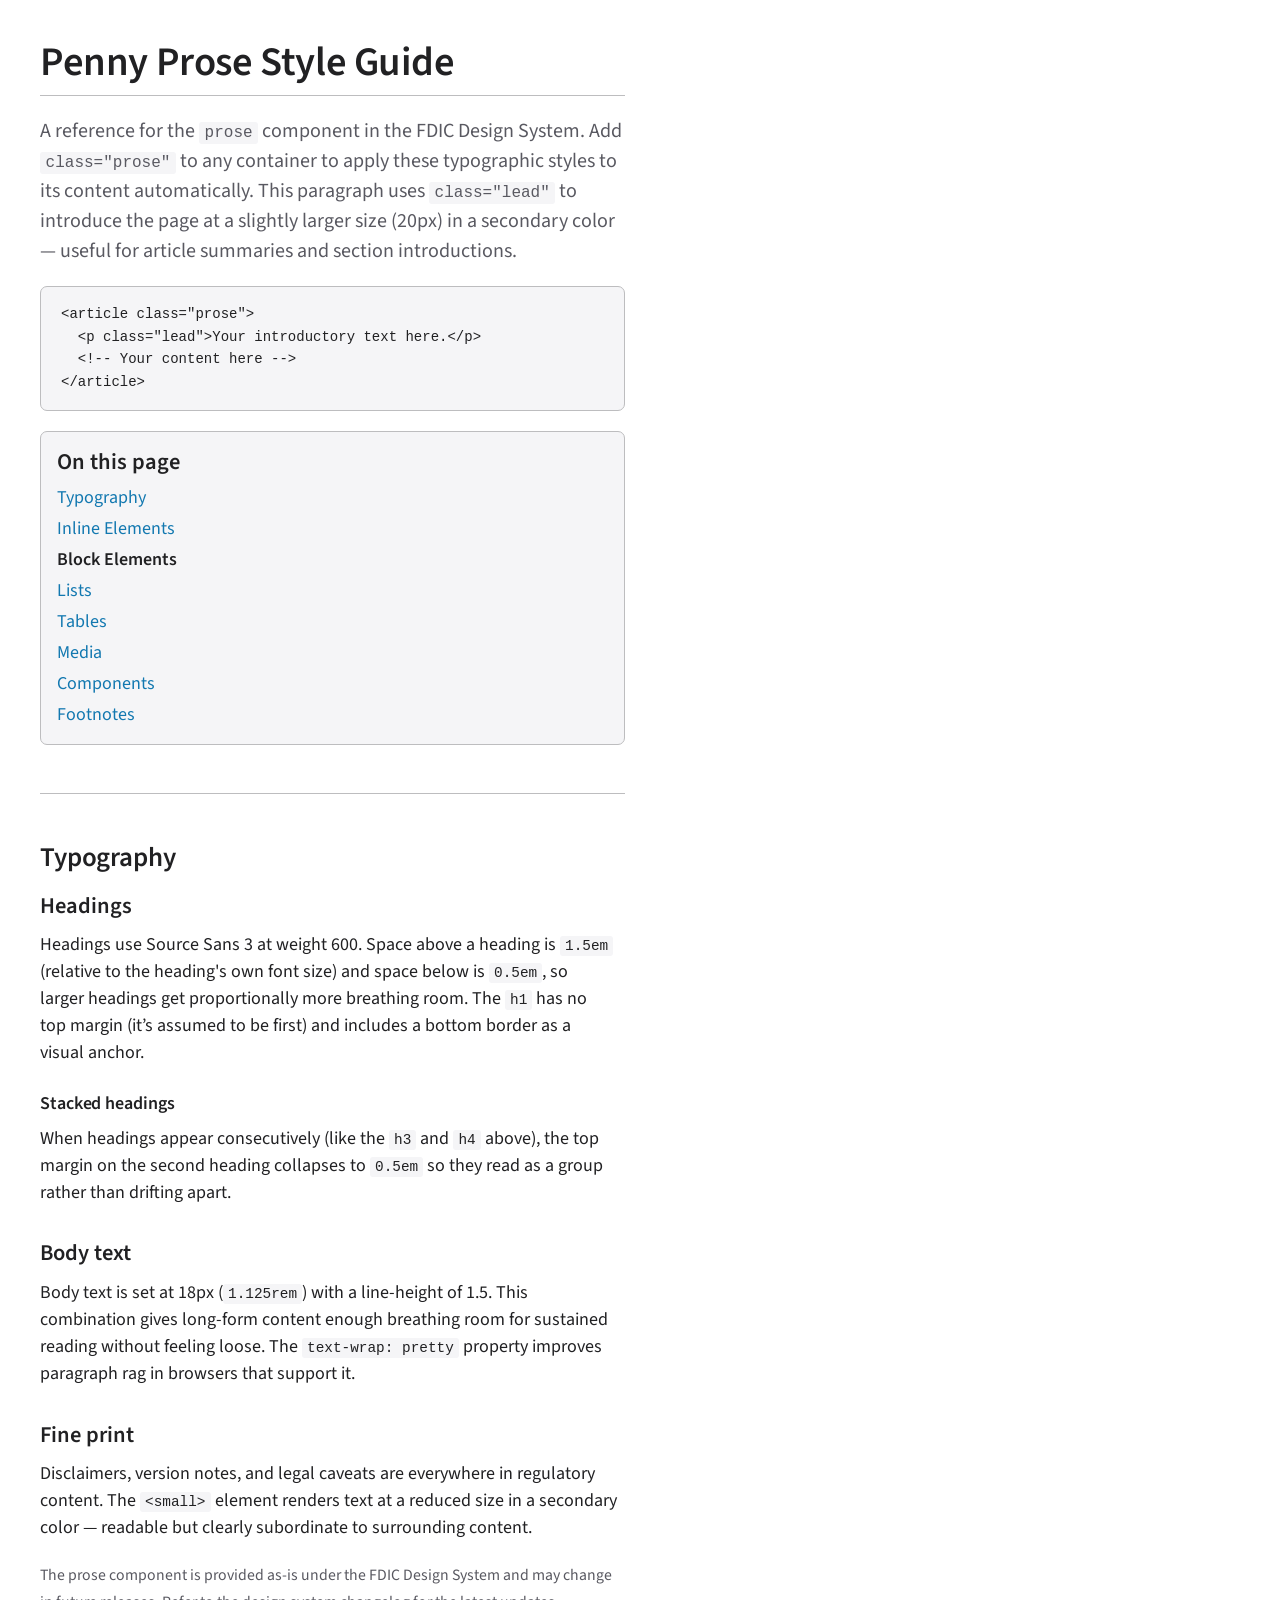
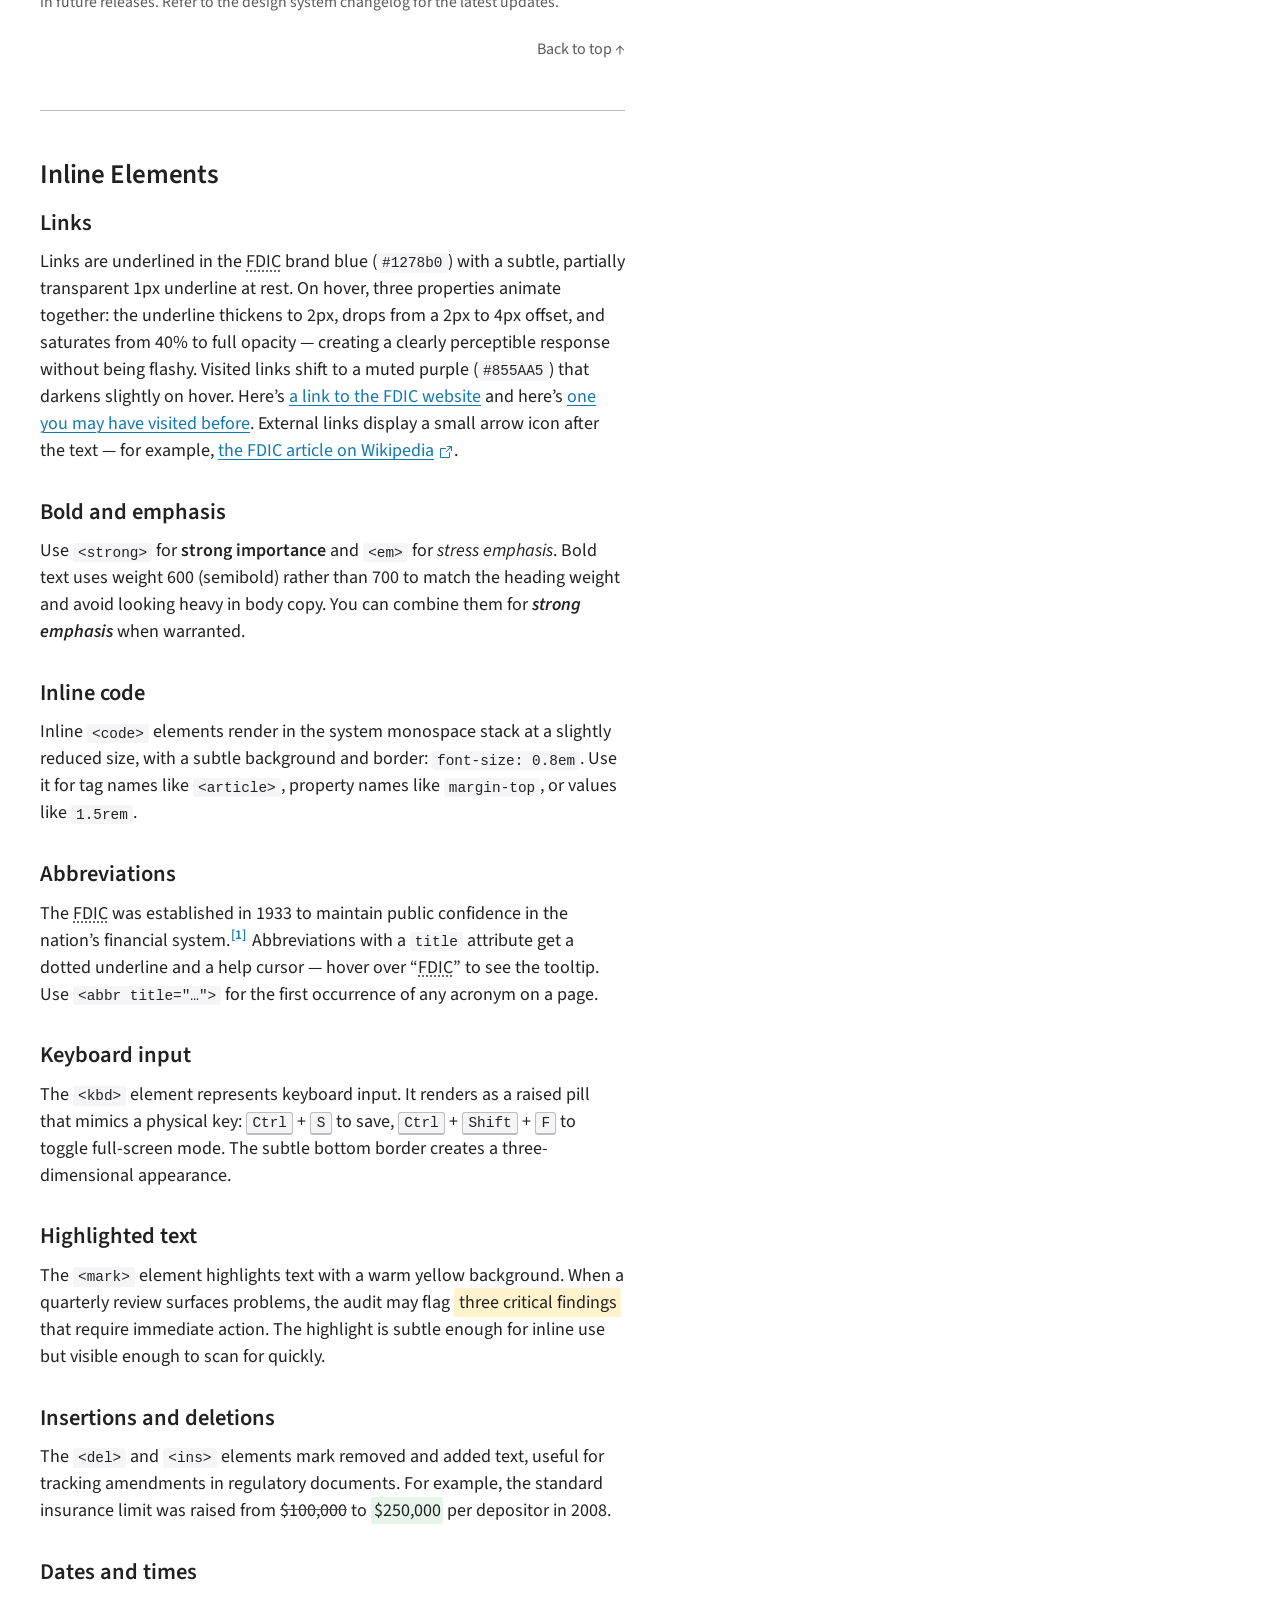
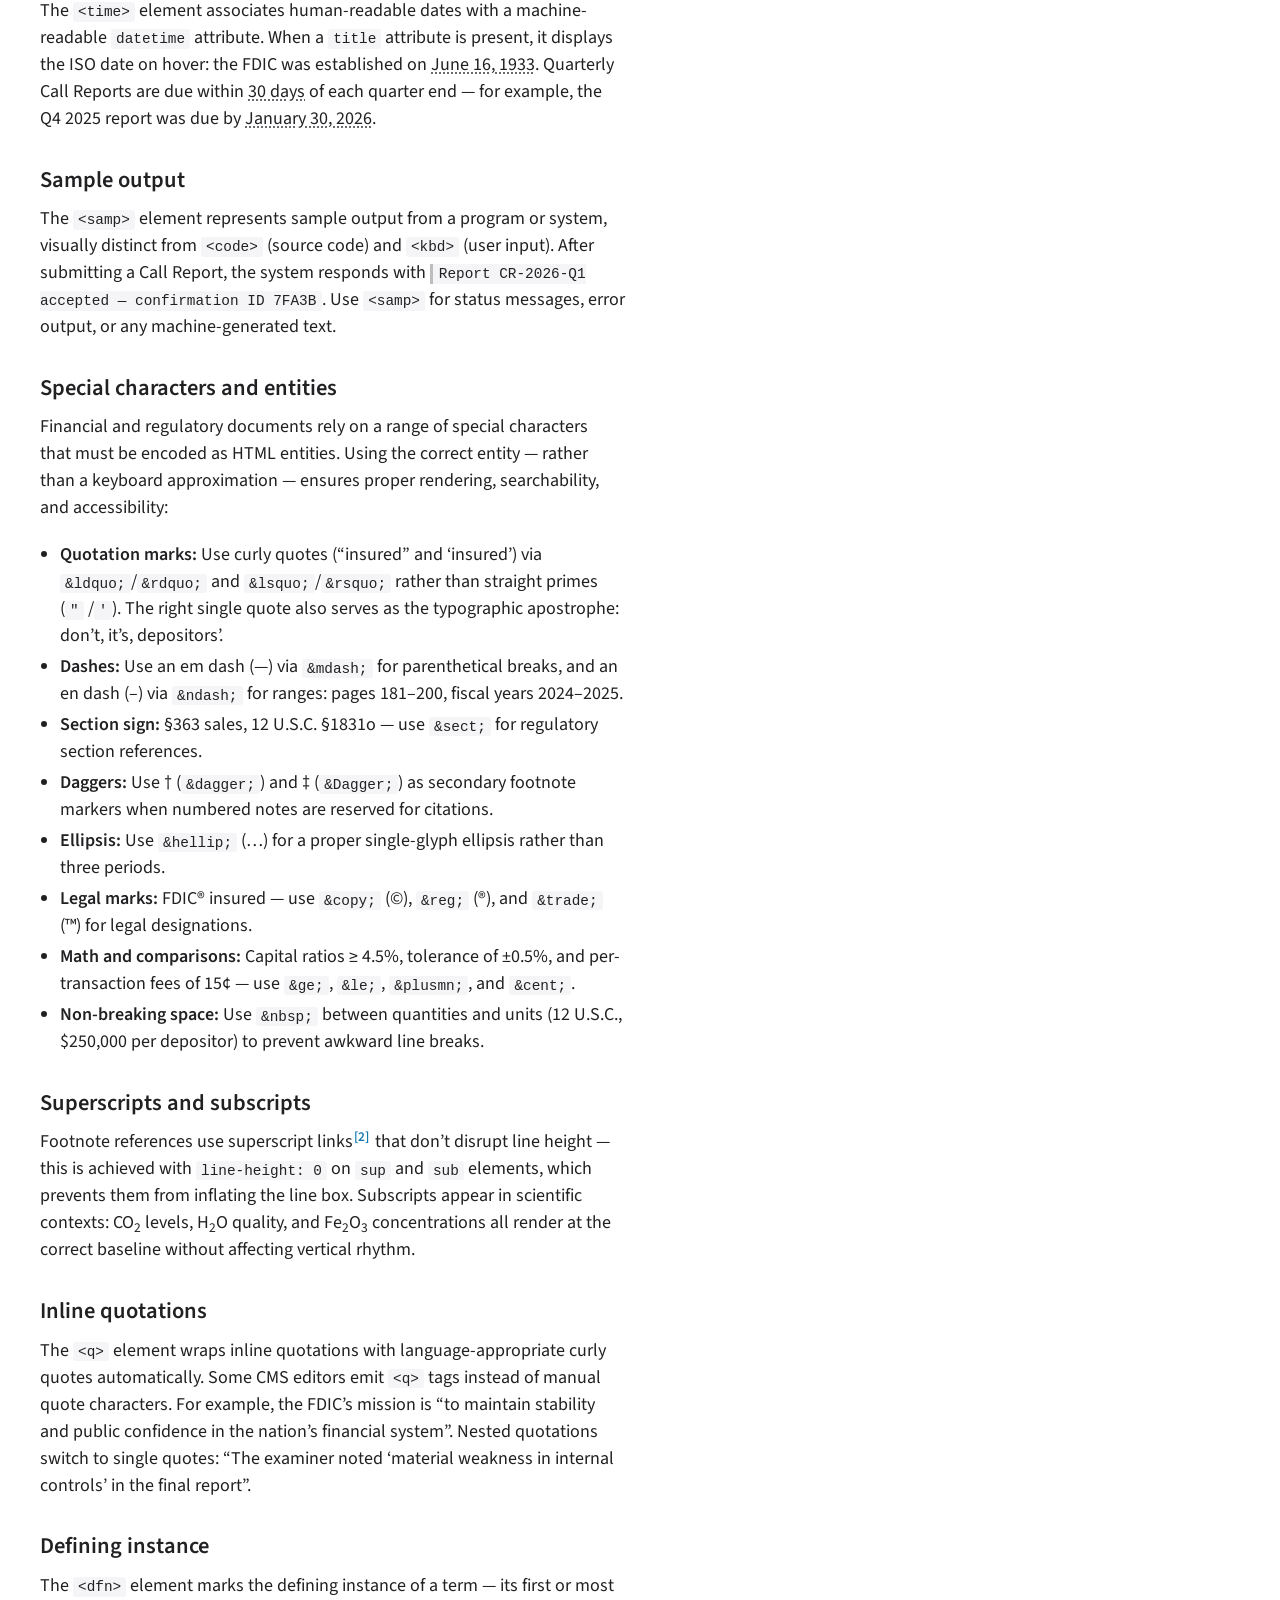
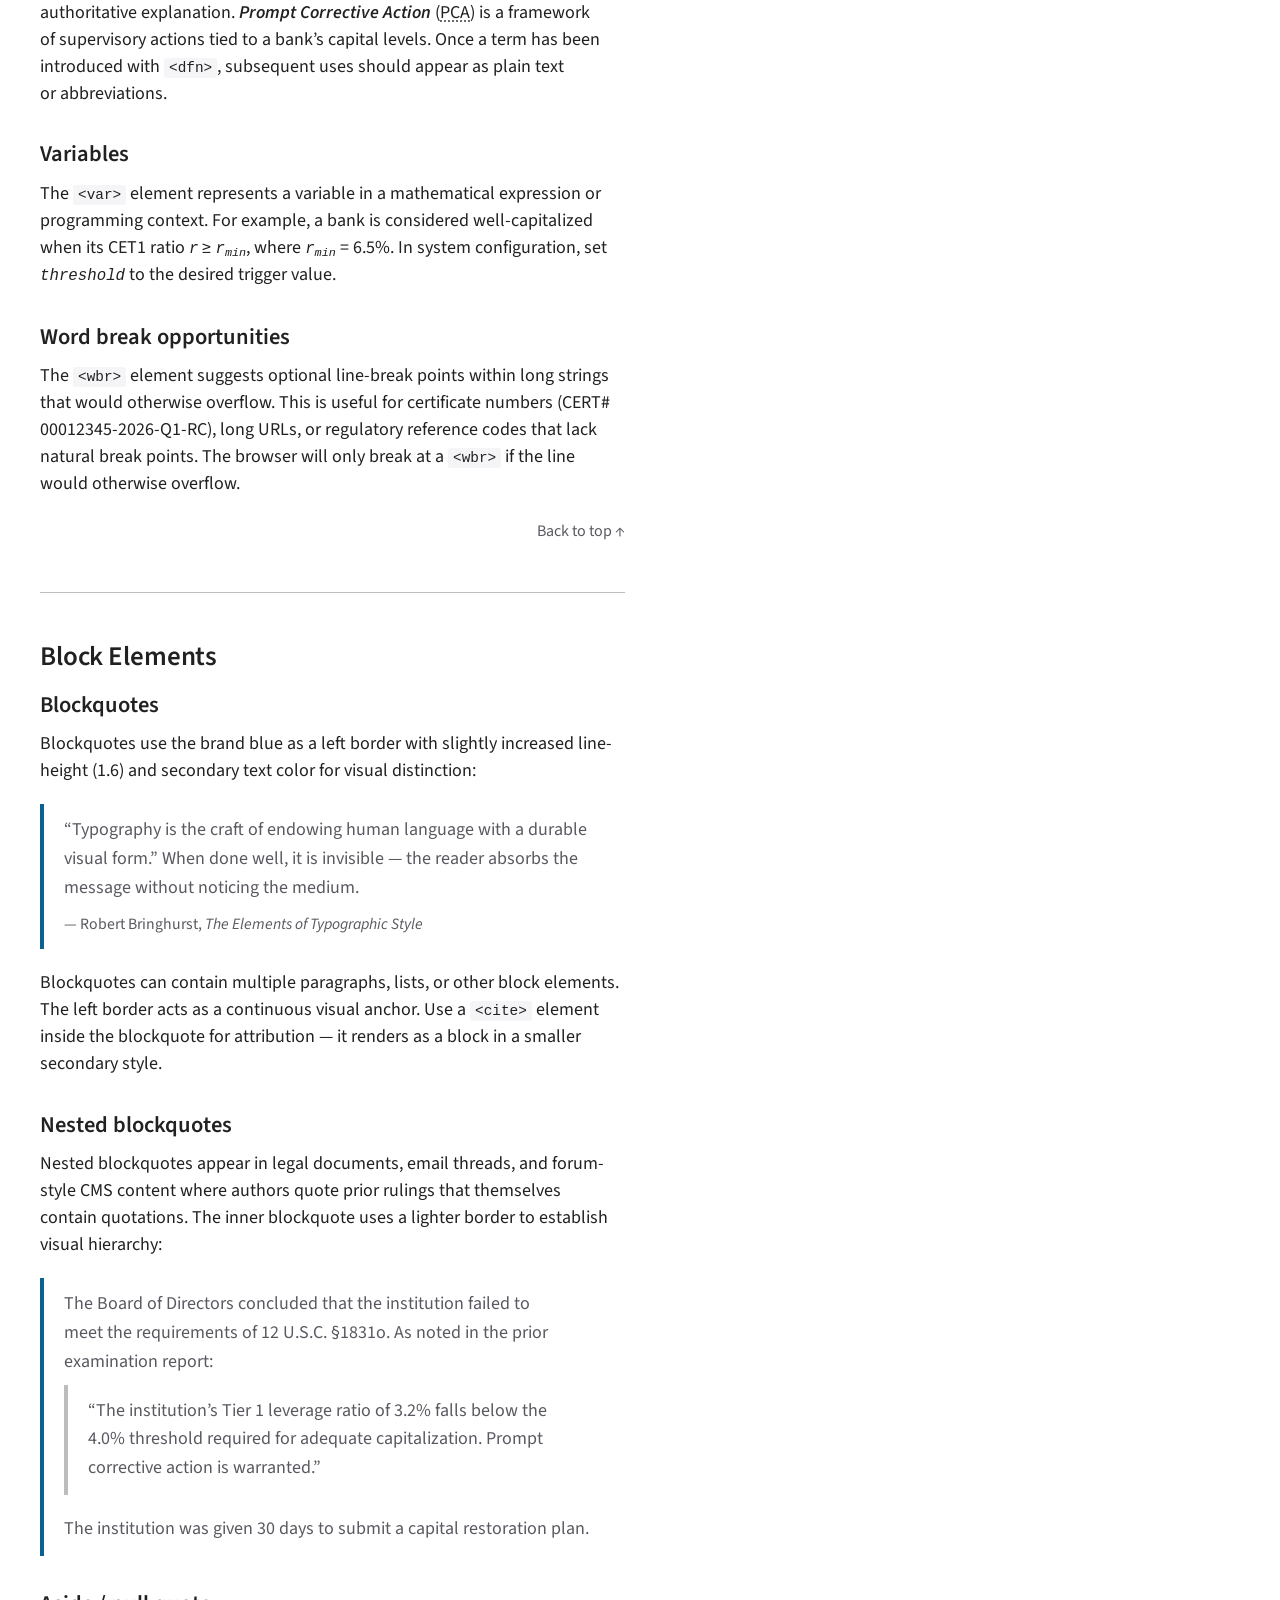
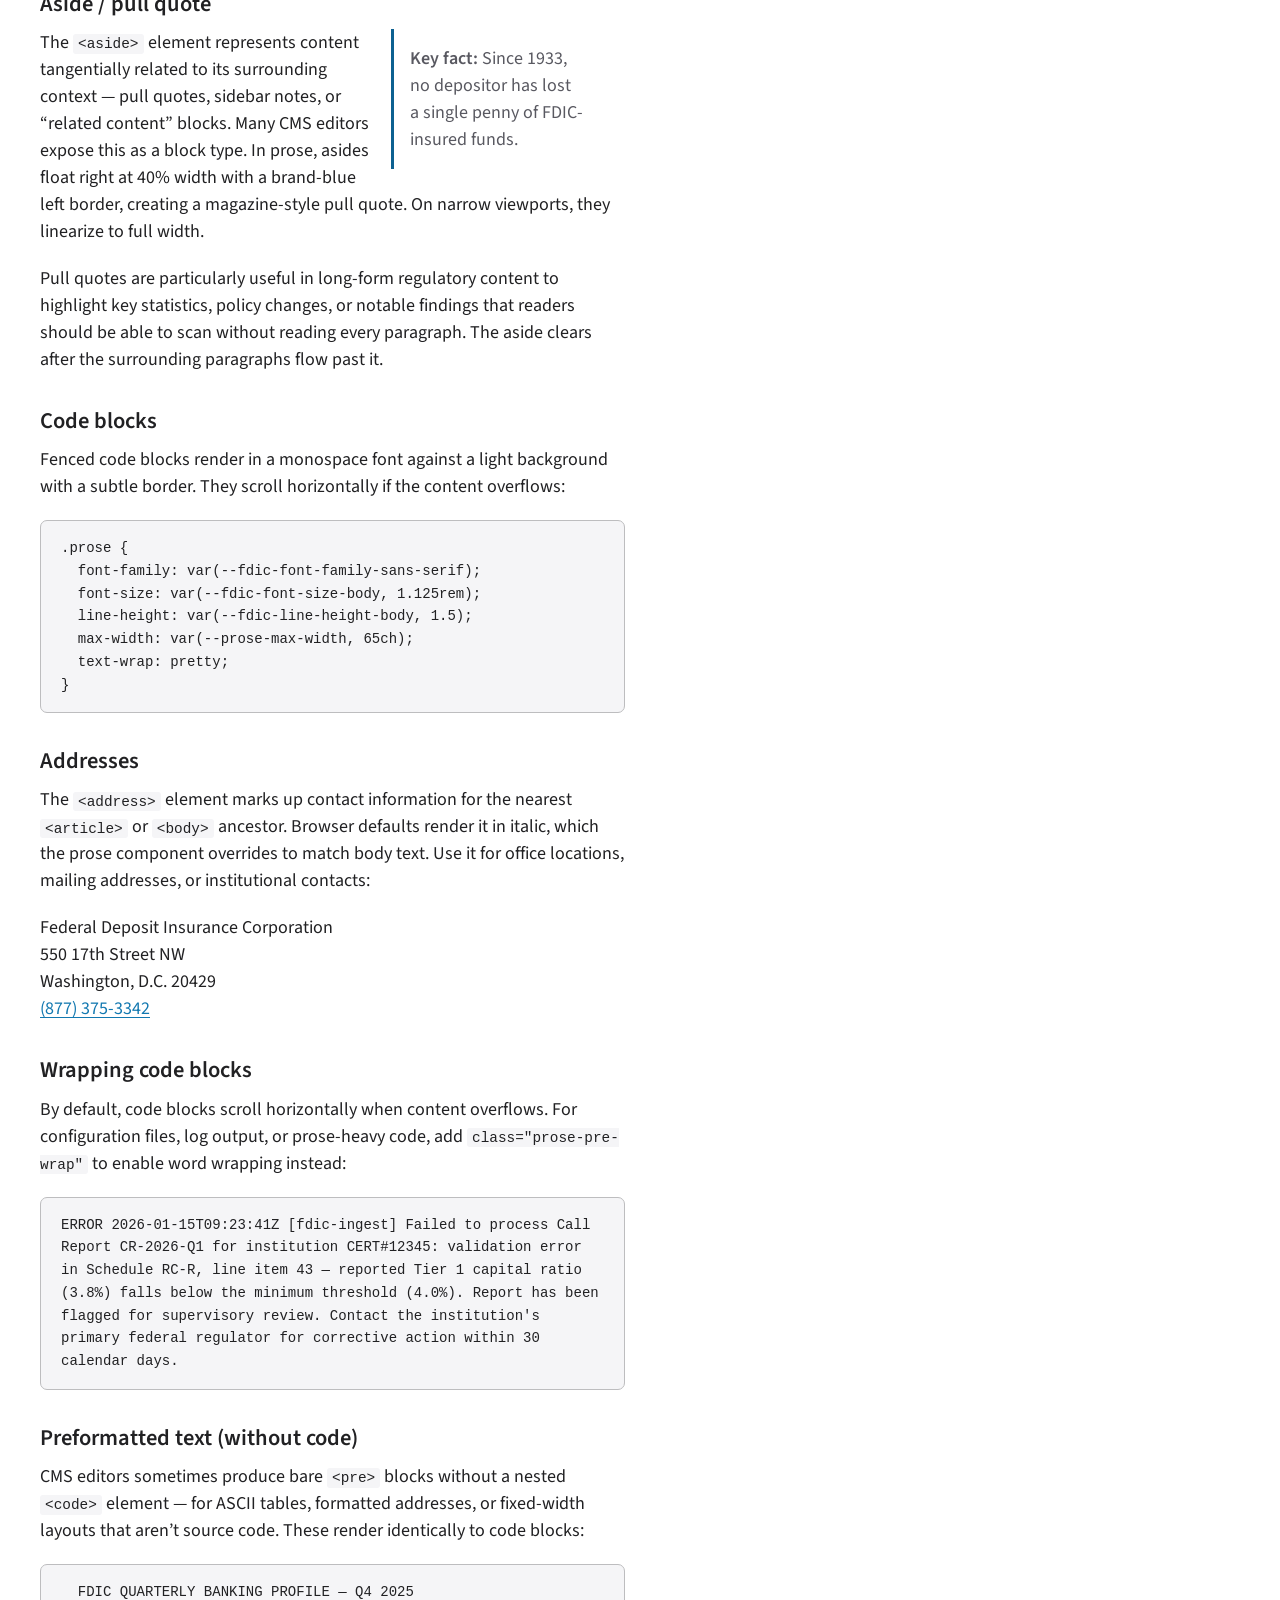
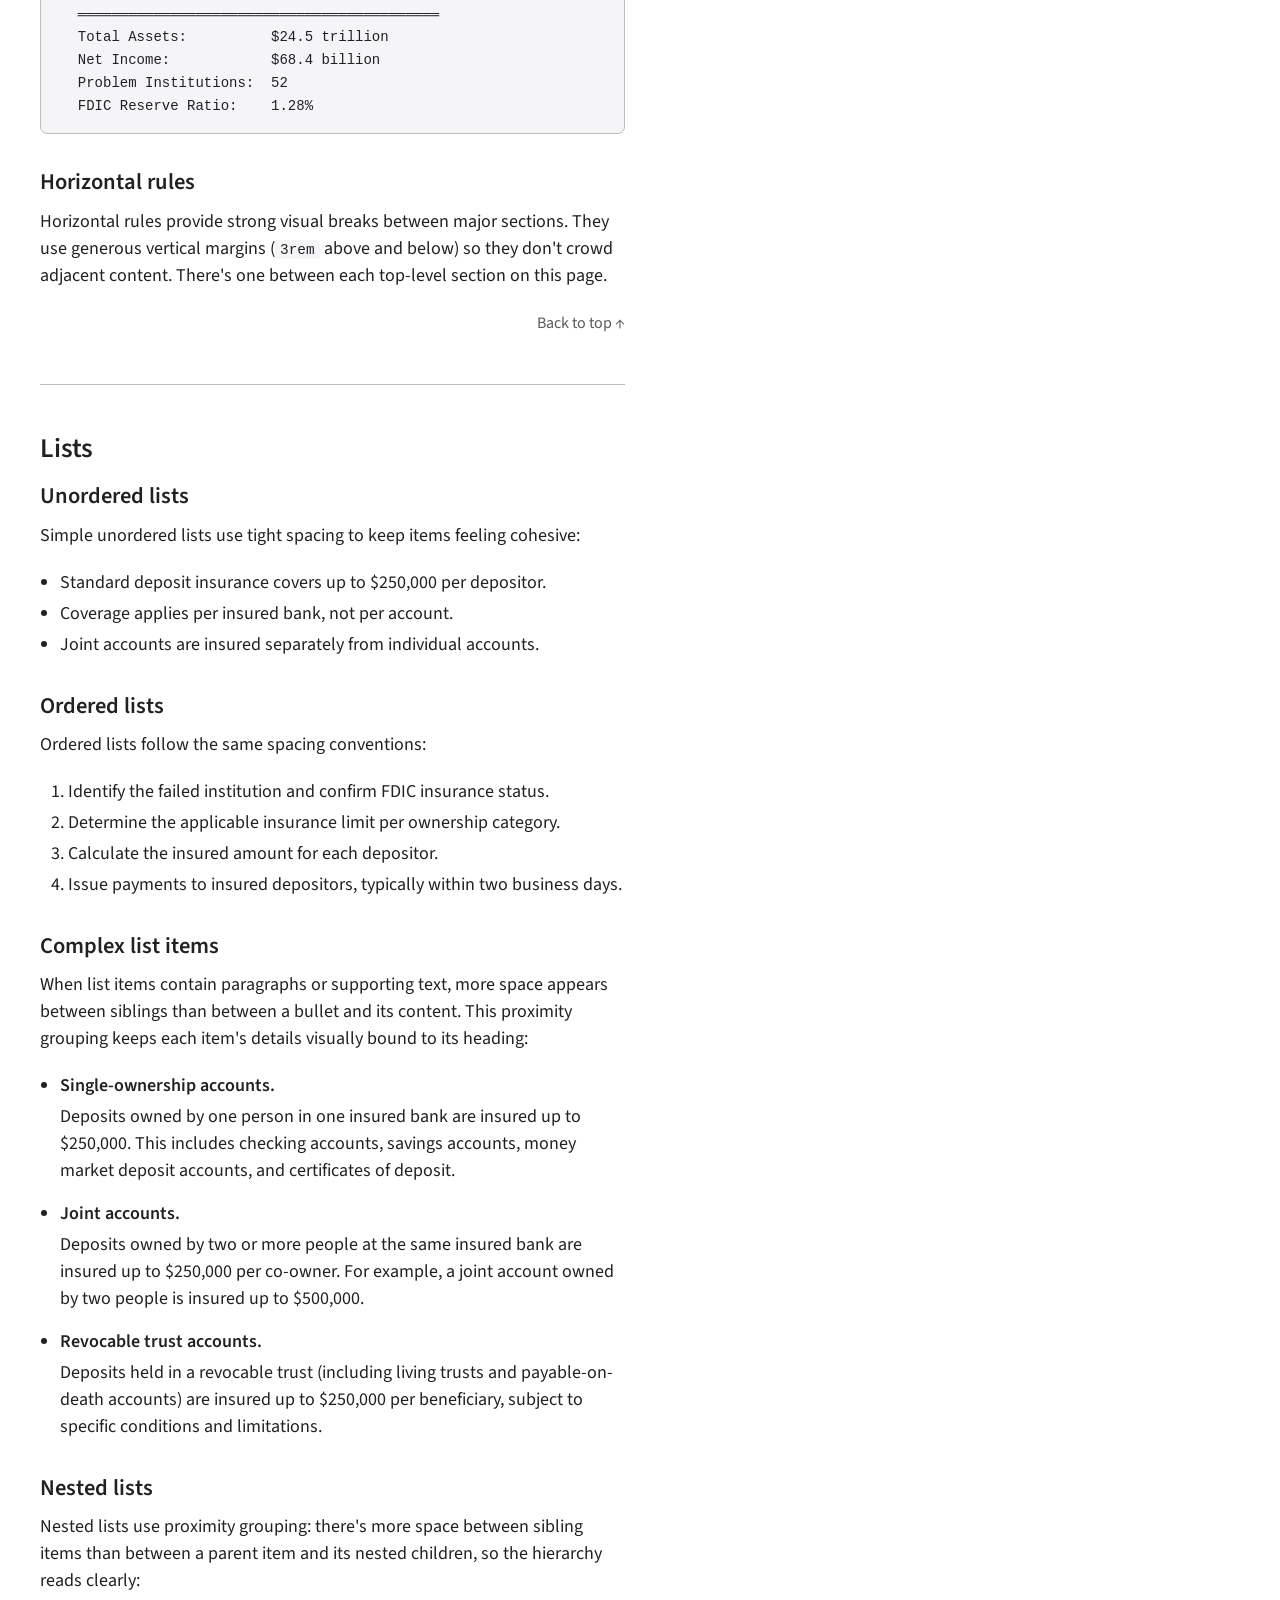
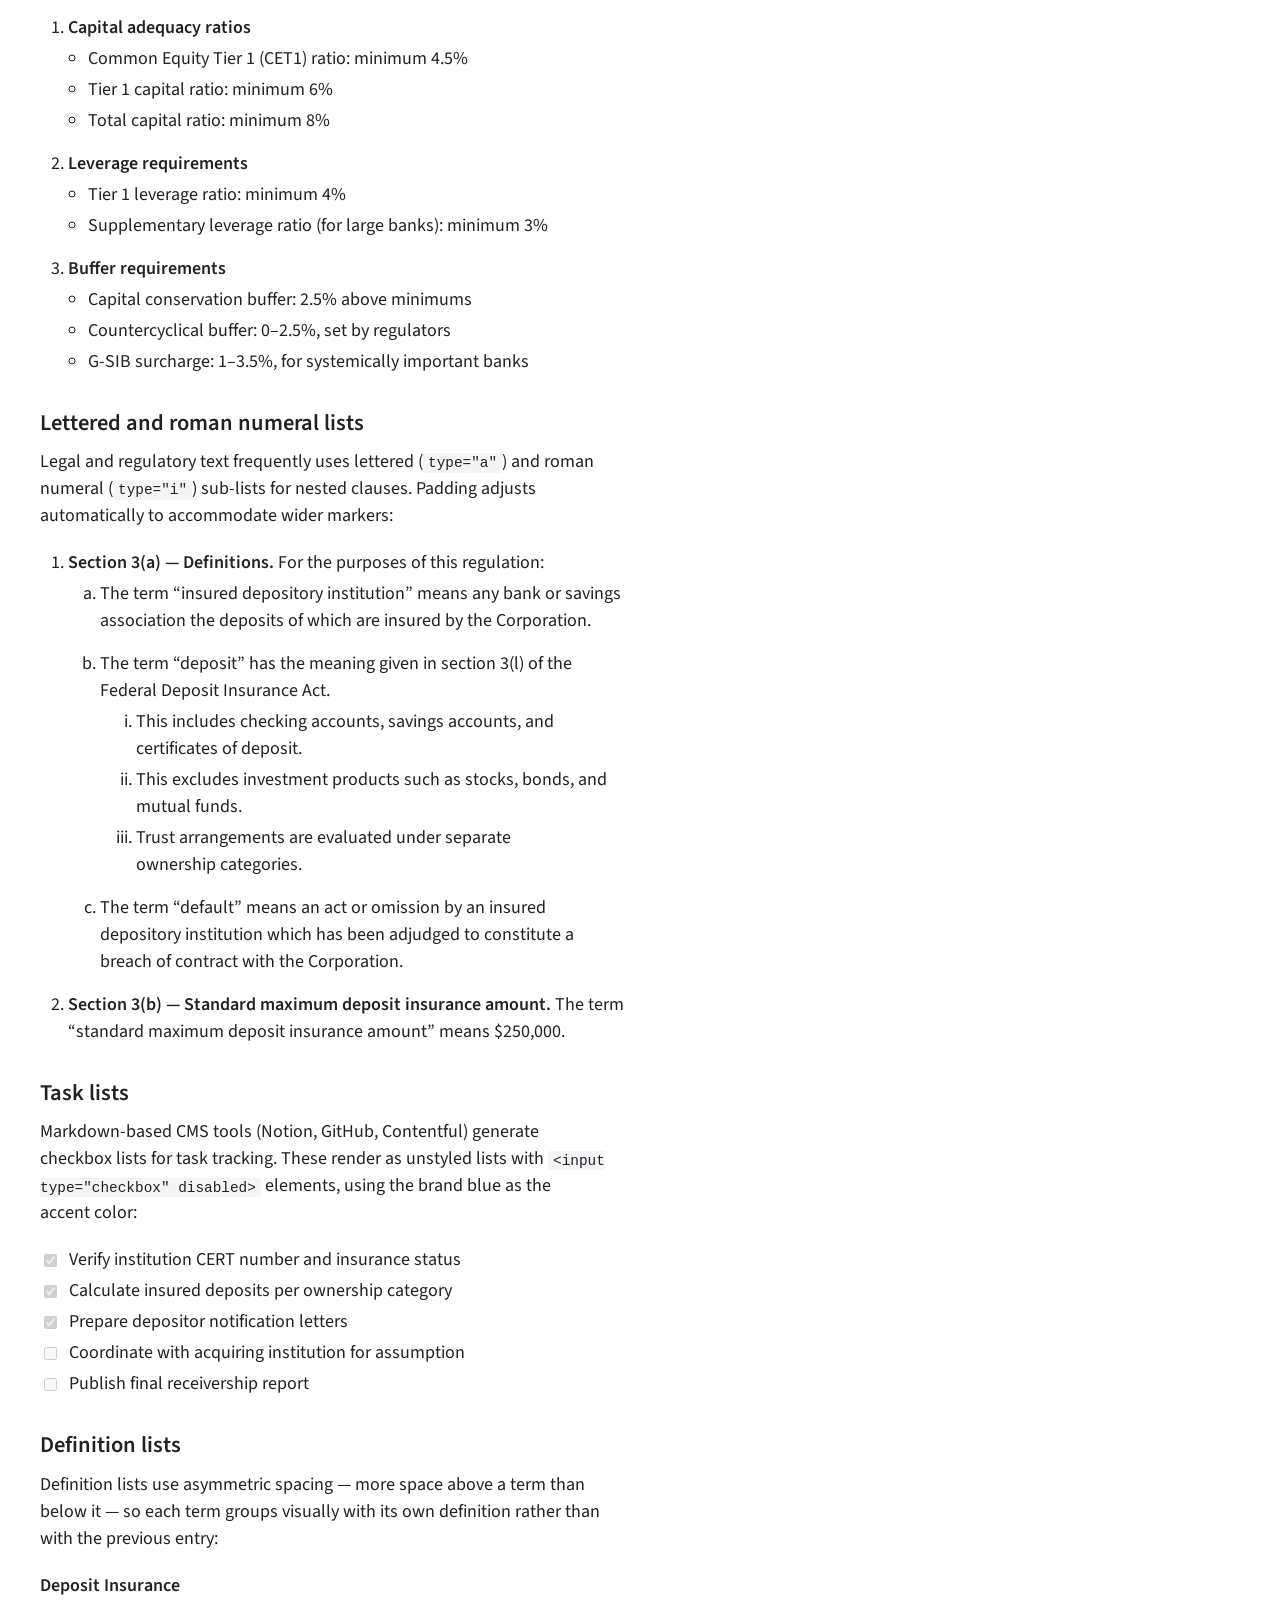
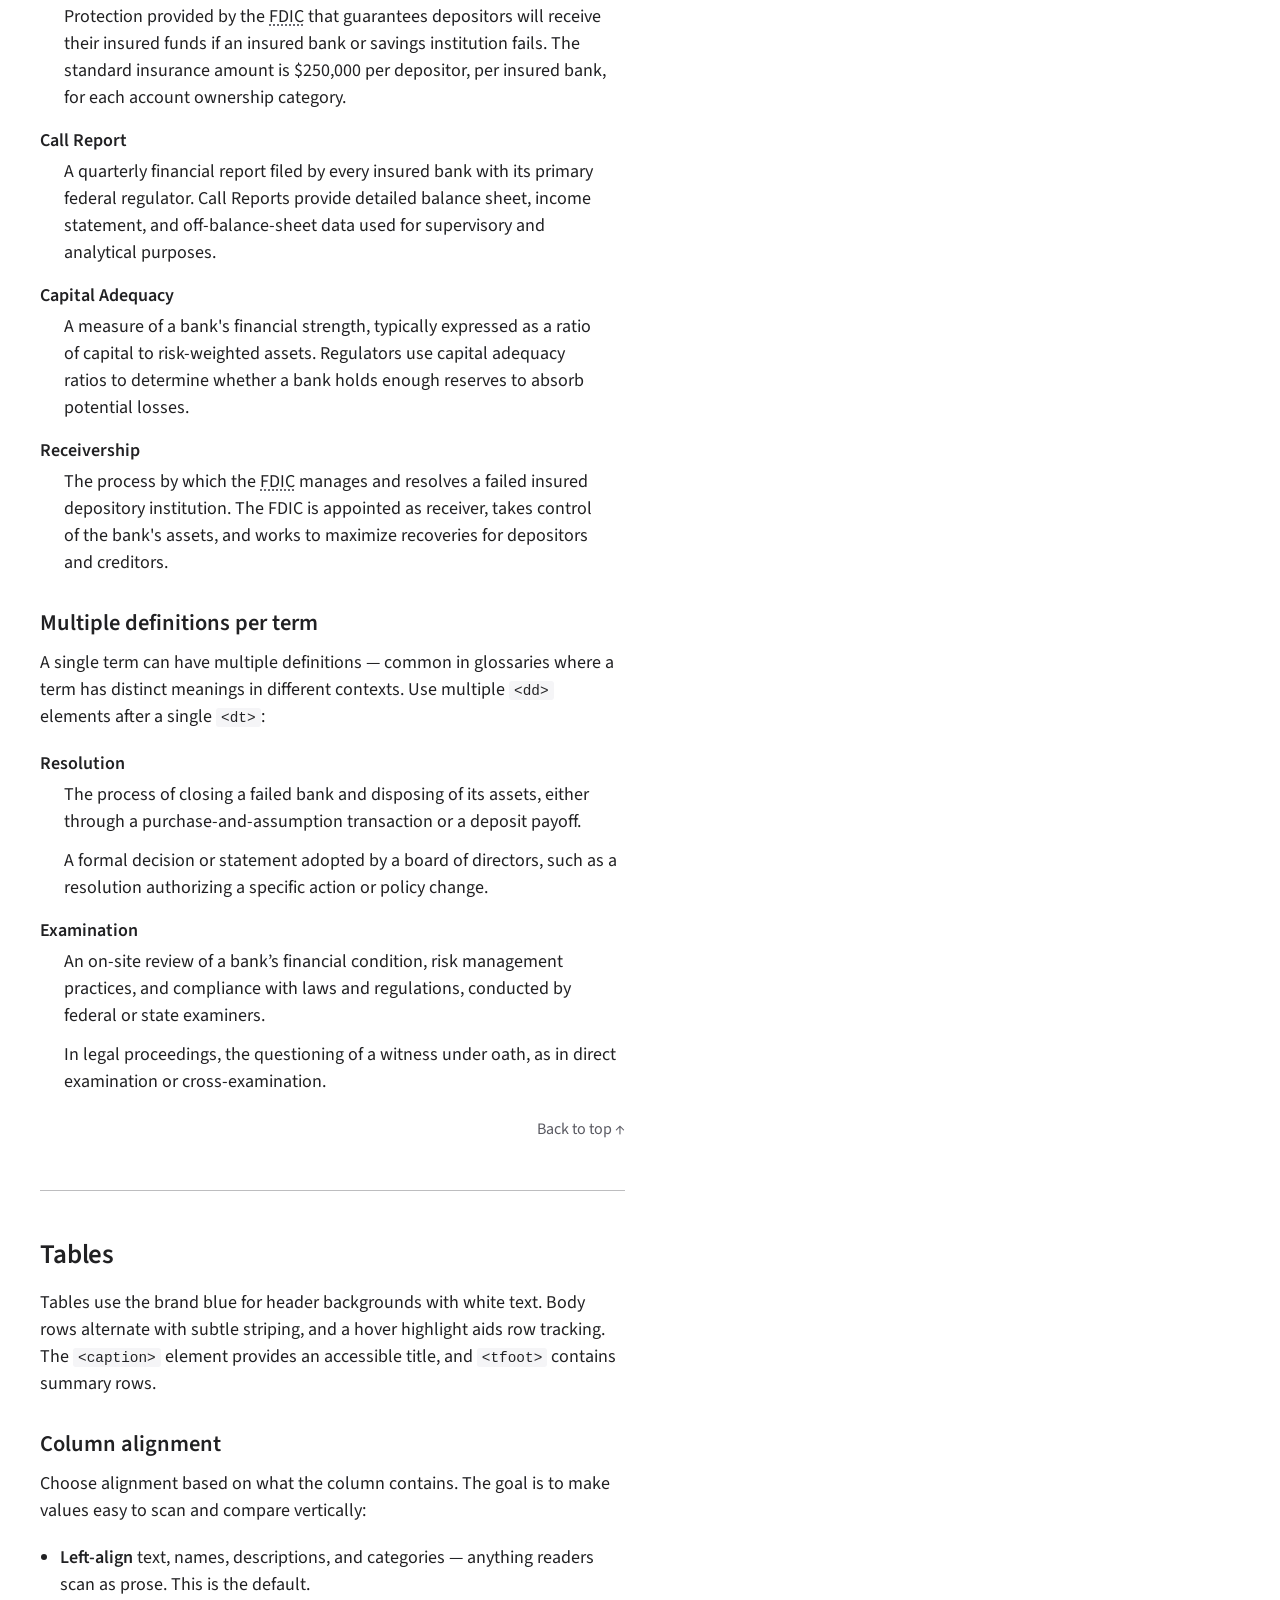
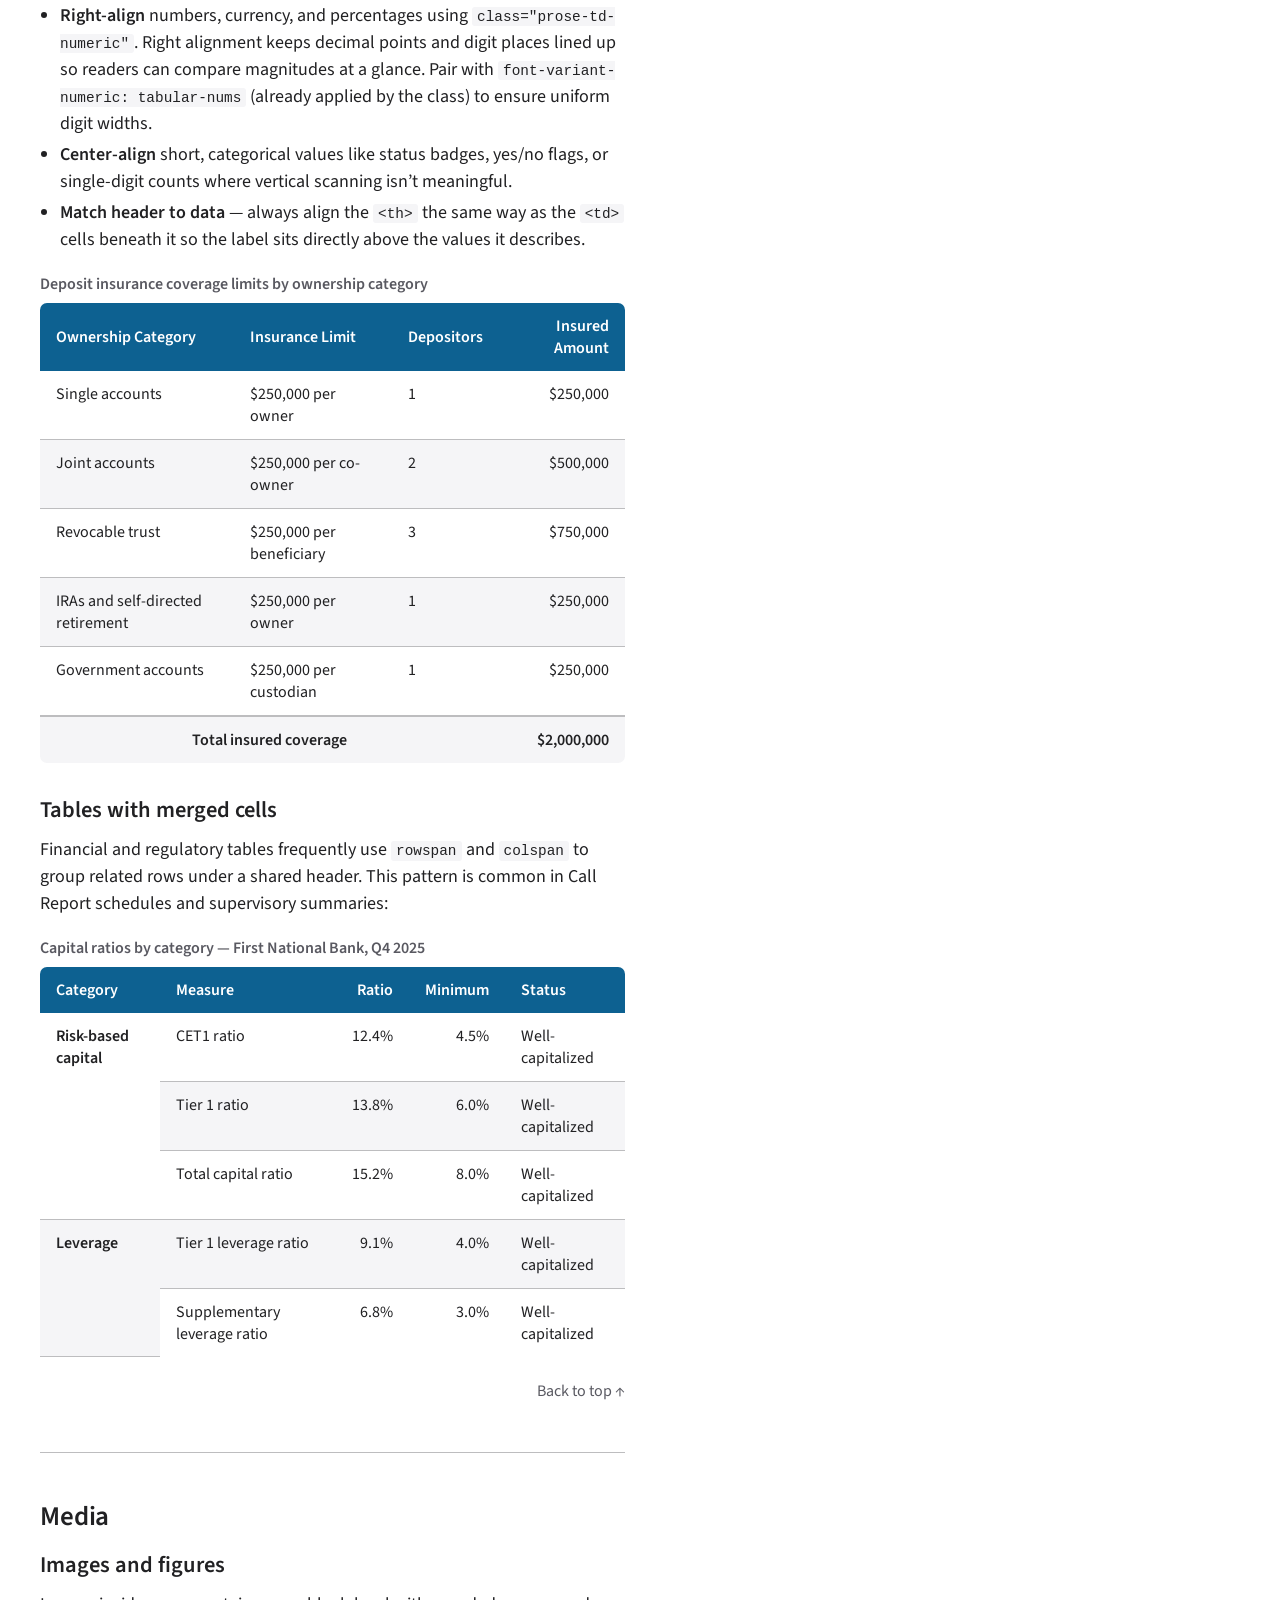
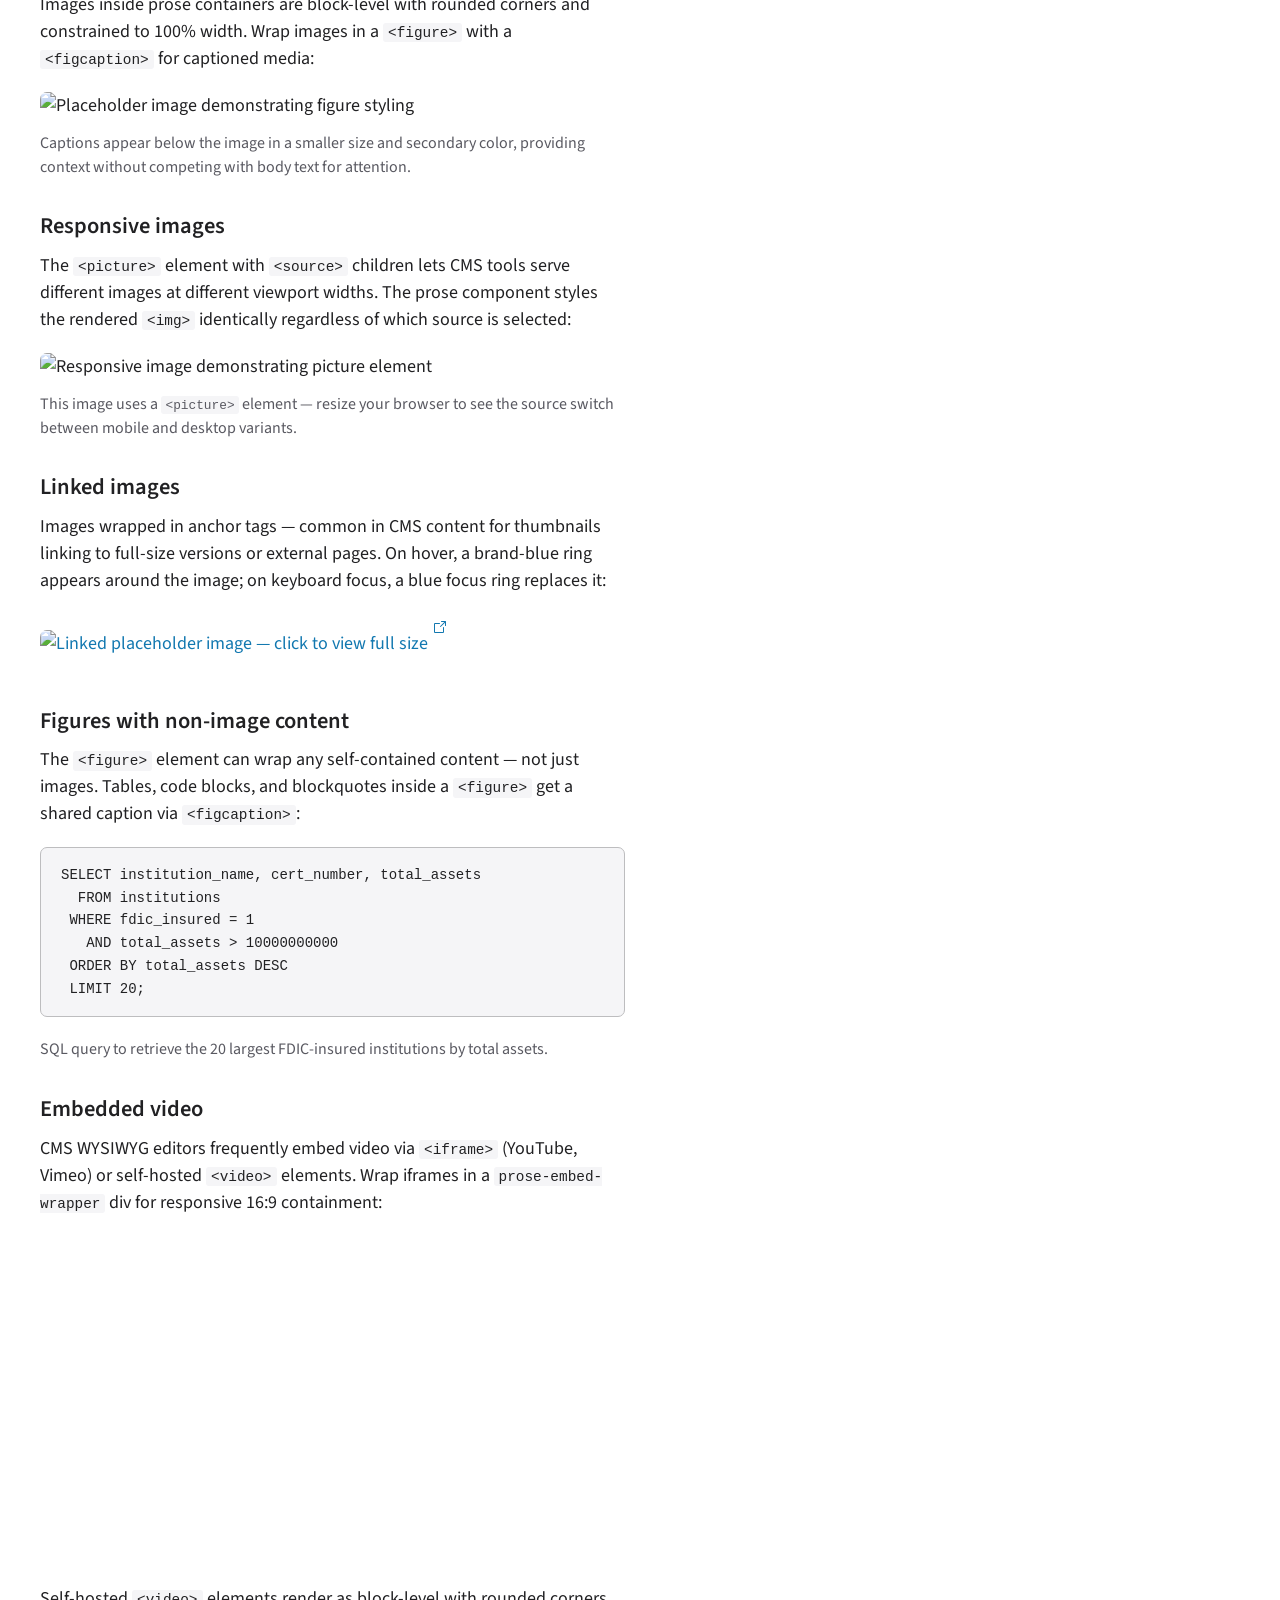
==== sites/fdic-typography/index.html @ 5bd9572e "feat(fdic-typography): add standalone typography site" ====
<!DOCTYPE html>
<html lang="en">
<head>
  <meta charset="UTF-8" />
  <meta name="viewport" content="width=device-width, initial-scale=1.0" />
  <title>FDIC Penny Prose — Style Guide</title>
  <link rel="stylesheet" href="styles.css" />
</head>
<body>
<a href="#typography" class="skip-link sr-only">Skip to content</a>
<article class="prose" id="main">

<h1 id="top">Penny Prose Style Guide</h1>
<p class="lead">A reference for the <code>prose</code> component in the FDIC Design System. Add <code>class="prose"</code> to any container to apply these typographic styles to its content automatically. This paragraph uses <code>class="lead"</code> to introduce the page at a slightly larger size (20px) in a secondary color &mdash; useful for article summaries and section introductions.</p>

<pre><code class="language-html">&lt;article class="prose"&gt;
  &lt;p class="lead"&gt;Your introductory text here.&lt;/p&gt;
  &lt;!-- Your content here --&gt;
&lt;/article&gt;</code></pre>

<nav class="prose-toc" aria-label="Table of contents">
  <p class="prose-toc-title" id="toc">On this page</p>
  <ul>
    <li><a href="#typography">Typography</a></li>
    <li><a href="#inline-elements">Inline Elements</a></li>
    <li><a href="#block-elements">Block Elements</a></li>
    <li><a href="#lists">Lists</a></li>
    <li><a href="#tables">Tables</a></li>
    <li><a href="#media">Media</a></li>
    <li><a href="#components">Components</a></li>
    <li><a href="#footnotes">Footnotes</a></li>
  </ul>
</nav>

<hr />

<!-- ================================================================== -->
<!--  TYPOGRAPHY                                                        -->
<!-- ================================================================== -->

<h2 id="typography">Typography</h2>

<h3>Headings</h3>
<p>Headings use Source Sans 3 at weight 600. Space above a heading is <code>1.5em</code> (relative to the heading's own font size) and space below is <code>0.5em</code>, so larger headings get proportionally more breathing room. The <code>h1</code> has no top margin (it&rsquo;s assumed to be first) and includes a bottom border as a visual anchor.</p>

<h4>Stacked headings</h4>
<p>When headings appear consecutively (like the <code>h3</code> and <code>h4</code> above), the top margin on the second heading collapses to <code>0.5em</code> so they read as a group rather than drifting apart.</p>


<h3>Body text</h3>
<p>Body text is set at 18px (<code>1.125rem</code>) with a line-height of 1.5. This combination gives long-form content enough breathing room for sustained reading without feeling loose. The <code>text-wrap: pretty</code> property improves paragraph rag in browsers that support it.</p>

<h3>Fine print</h3>
<p>Disclaimers, version notes, and legal caveats are everywhere in regulatory content. The <code>&lt;small&gt;</code> element renders text at a reduced size in a secondary color — readable but clearly subordinate to surrounding content.</p>
<p><small>The prose component is provided as-is under the FDIC Design System and may change in future releases. Refer to the design system changelog for the latest updates.</small></p>

<p class="prose-back-to-top"><a href="#top">Back to top &uarr;</a></p>
<hr />

<!-- ================================================================== -->
<!--  INLINE ELEMENTS                                                   -->
<!-- ================================================================== -->

<h2 id="inline-elements">Inline Elements</h2>

<h3>Links</h3>
<p>Links are underlined in the <abbr title="Federal Deposit Insurance Corporation">FDIC</abbr> brand blue (<code>#1278b0</code>) with a subtle, partially transparent 1px underline at rest. On hover, three properties animate together: the underline thickens to 2px, drops from a 2px to 4px offset, and saturates from 40% to full opacity &mdash; creating a clearly perceptible response without being flashy. Visited links shift to a muted purple (<code>#855AA5</code>) that darkens slightly on hover. Here&rsquo;s <a href="https://www.fdic.gov">a link to the FDIC website</a> and here&rsquo;s <a href="https://www.fdic.gov/about">one you may have visited before</a>. External links display a small arrow icon after the text &mdash; for example, <a href="https://en.wikipedia.org/wiki/Federal_Deposit_Insurance_Corporation">the FDIC article on Wikipedia</a>.</p>

<h3>Bold and emphasis</h3>
<p>Use <code>&lt;strong&gt;</code> for <strong>strong importance</strong> and <code>&lt;em&gt;</code> for <em>stress emphasis</em>. Bold text uses weight 600 (semibold) rather than 700 to match the heading weight and avoid looking heavy in body copy. You can combine them for <strong><em>strong emphasis</em></strong> when warranted.</p>

<h3>Inline code</h3>
<p>Inline <code>&lt;code&gt;</code> elements render in the system monospace stack at a slightly reduced size, with a subtle background and border: <code>font-size: 0.8em</code>. Use it for tag names like <code>&lt;article&gt;</code>, property names like <code>margin-top</code>, or values like <code>1.5rem</code>.</p>

<h3>Abbreviations</h3>
<p>The <abbr title="Federal Deposit Insurance Corporation">FDIC</abbr> was established in 1933 to maintain public confidence in the nation&rsquo;s financial system.<sup><a href="#fn1" id="ref1" role="doc-noteref">[1]</a></sup> Abbreviations with a <code>title</code> attribute get a dotted underline and a help cursor &mdash; hover over &ldquo;<abbr title="Federal Deposit Insurance Corporation">FDIC</abbr>&rdquo; to see the tooltip. Use <code>&lt;abbr title="&hellip;"&gt;</code> for the first occurrence of any acronym on a page.</p>

<h3>Keyboard input</h3>
<p>The <code>&lt;kbd&gt;</code> element represents keyboard input. It renders as a raised pill that mimics a physical key: <kbd>Ctrl</kbd> + <kbd>S</kbd> to save, <kbd>Ctrl</kbd> + <kbd>Shift</kbd> + <kbd>F</kbd> to toggle full-screen mode. The subtle bottom border creates a three-dimensional appearance.</p>

<h3>Highlighted text</h3>
<p>The <code>&lt;mark&gt;</code> element highlights text with a warm yellow background. When a quarterly review surfaces problems, the audit may flag <mark>three critical findings</mark> that require immediate action. The highlight is subtle enough for inline use but visible enough to scan for quickly.</p>

<h3>Insertions and deletions</h3>
<p>The <code>&lt;del&gt;</code> and <code>&lt;ins&gt;</code> elements mark removed and added text, useful for tracking amendments in regulatory documents. For example, the standard insurance limit was raised from <del><span class="sr-only">deleted: </span>$100,000</del> to <ins><span class="sr-only">inserted: </span>$250,000</ins> per depositor in 2008.</p>

<h3>Dates and times</h3>
<p>The <code>&lt;time&gt;</code> element associates human-readable dates with a machine-readable <code>datetime</code> attribute. When a <code>title</code> attribute is present, it displays the ISO date on hover: the FDIC was established on <time datetime="1933-06-16" title="1933-06-16">June 16, 1933</time>. Quarterly Call Reports are due within <time datetime="P30D" title="30 days">30 days</time> of each quarter end — for example, the Q4 2025 report was due by <time datetime="2026-01-30" title="2026-01-30">January 30, 2026</time>.</p>

<h3>Sample output</h3>
<p>The <code>&lt;samp&gt;</code> element represents sample output from a program or system, visually distinct from <code>&lt;code&gt;</code> (source code) and <code>&lt;kbd&gt;</code> (user input). After submitting a Call Report, the system responds with <samp>Report CR-2026-Q1 accepted — confirmation ID 7FA3B</samp>. Use <code>&lt;samp&gt;</code> for status messages, error output, or any machine-generated text.</p>

<h3>Special characters and entities</h3>
<p>Financial and regulatory documents rely on a range of special characters that must be encoded as HTML entities. Using the correct entity &mdash; rather than a keyboard approximation &mdash; ensures proper rendering, searchability, and accessibility:</p>
<ul>
<li><strong>Quotation marks:</strong> Use curly quotes (&ldquo;insured&rdquo; and &lsquo;insured&rsquo;) via <code>&amp;ldquo;</code>/<code>&amp;rdquo;</code> and <code>&amp;lsquo;</code>/<code>&amp;rsquo;</code> rather than straight primes (<code>"</code>&nbsp;/<code>'</code>). The right single quote also serves as the typographic apostrophe: don&rsquo;t, it&rsquo;s, depositors&rsquo;.</li>
<li><strong>Dashes:</strong> Use an em dash (&mdash;) via <code>&amp;mdash;</code> for parenthetical breaks, and an en dash (&ndash;) via <code>&amp;ndash;</code> for ranges: pages 181&ndash;200, fiscal years 2024&ndash;2025.</li>
<li><strong>Section sign:</strong> &sect;363 sales, 12&nbsp;U.S.C. &sect;1831o &mdash; use <code>&amp;sect;</code> for regulatory section references.</li>
<li><strong>Daggers:</strong> Use &dagger; (<code>&amp;dagger;</code>) and &Dagger; (<code>&amp;Dagger;</code>) as secondary footnote markers when numbered notes are reserved for citations.</li>
<li><strong>Ellipsis:</strong> Use <code>&amp;hellip;</code> (&hellip;) for a proper single-glyph ellipsis rather than three periods.</li>
<li><strong>Legal marks:</strong> FDIC&reg; insured &mdash; use <code>&amp;copy;</code> (&copy;), <code>&amp;reg;</code> (&reg;), and <code>&amp;trade;</code> (&trade;) for legal designations.</li>
<li><strong>Math and comparisons:</strong> Capital ratios &ge;&nbsp;4.5%, tolerance of &plusmn;0.5%, and per-transaction fees of 15&cent; &mdash; use <code>&amp;ge;</code>, <code>&amp;le;</code>, <code>&amp;plusmn;</code>, and <code>&amp;cent;</code>.</li>
<li><strong>Non-breaking space:</strong> Use <code>&amp;nbsp;</code> between quantities and units (12&nbsp;U.S.C., $250,000&nbsp;per depositor) to prevent awkward line breaks.</li>
</ul>

<h3>Superscripts and subscripts</h3>
<p>Footnote references use superscript links<sup><a href="#fn2" id="ref2" role="doc-noteref">[2]</a></sup> that don&rsquo;t disrupt line height — this is achieved with <code>line-height: 0</code> on <code>sup</code> and <code>sub</code> elements, which prevents them from inflating the line box. Subscripts appear in scientific contexts: CO<sub>2</sub> levels, H<sub>2</sub>O quality, and Fe<sub>2</sub>O<sub>3</sub> concentrations all render at the correct baseline without affecting vertical rhythm.</p>

<h3>Inline quotations</h3>
<p>The <code>&lt;q&gt;</code> element wraps inline quotations with language-appropriate curly quotes automatically. Some CMS editors emit <code>&lt;q&gt;</code> tags instead of manual quote characters. For example, the FDIC&rsquo;s mission is <q>to maintain stability and public confidence in the nation&rsquo;s financial system</q>. Nested quotations switch to single quotes: <q>The examiner noted <q>material weakness in internal controls</q> in the final report</q>.</p>

<h3>Defining instance</h3>
<p>The <code>&lt;dfn&gt;</code> element marks the defining instance of a term &mdash; its first or most authoritative explanation. <dfn>Prompt Corrective Action</dfn> (<abbr title="Prompt Corrective Action">PCA</abbr>) is a framework of supervisory actions tied to a bank&rsquo;s capital levels. Once a term has been introduced with <code>&lt;dfn&gt;</code>, subsequent uses should appear as plain text or abbreviations.</p>

<h3>Variables</h3>
<p>The <code>&lt;var&gt;</code> element represents a variable in a mathematical expression or programming context. For example, a bank is considered well-capitalized when its CET1 ratio <var>r</var>&nbsp;&ge;&nbsp;<var>r<sub>min</sub></var>, where <var>r<sub>min</sub></var>&nbsp;=&nbsp;6.5%. In system configuration, set <var>threshold</var> to the desired trigger value.</p>

<h3>Word break opportunities</h3>
<p>The <code>&lt;wbr&gt;</code> element suggests optional line-break points within long strings that would otherwise overflow. This is useful for certificate numbers (CERT<wbr>#<wbr>00012345<wbr>-<wbr>2026<wbr>-<wbr>Q1<wbr>-<wbr>RC), long URLs, or regulatory reference codes that lack natural break points. The browser will only break at a <code>&lt;wbr&gt;</code> if the line would otherwise overflow.</p>

<p class="prose-back-to-top"><a href="#top">Back to top &uarr;</a></p>
<hr />

<!-- ================================================================== -->
<!--  BLOCK ELEMENTS                                                    -->
<!-- ================================================================== -->

<h2 id="block-elements">Block Elements</h2>

<h3>Blockquotes</h3>
<p>Blockquotes use the brand blue as a left border with slightly increased line-height (1.6) and secondary text color for visual distinction:</p>
<blockquote>
<p>&ldquo;Typography is the craft of endowing human language with a durable visual form.&rdquo; When done well, it is invisible &mdash; the reader absorbs the message without noticing the medium.</p>
<footer><cite>— Robert Bringhurst, <em>The Elements of Typographic Style</em></cite></footer>
</blockquote>
<p>Blockquotes can contain multiple paragraphs, lists, or other block elements. The left border acts as a continuous visual anchor. Use a <code>&lt;cite&gt;</code> element inside the blockquote for attribution — it renders as a block in a smaller secondary style.</p>

<h3>Nested blockquotes</h3>
<p>Nested blockquotes appear in legal documents, email threads, and forum-style CMS content where authors quote prior rulings that themselves contain quotations. The inner blockquote uses a lighter border to establish visual hierarchy:</p>
<blockquote>
<p>The Board of Directors concluded that the institution failed to meet the requirements of 12 U.S.C. &sect;1831o. As noted in the prior examination report:</p>
<blockquote>
<p>&ldquo;The institution&rsquo;s Tier 1 leverage ratio of 3.2% falls below the 4.0% threshold required for adequate capitalization. Prompt corrective action is warranted.&rdquo;</p>
</blockquote>
<p>The institution was given 30 days to submit a capital restoration plan.</p>
</blockquote>

<h3>Aside / pull quote</h3>
<aside>
<p><strong>Key fact:</strong> Since 1933, no depositor has lost a single penny of FDIC-insured funds.</p>
</aside>
<p>The <code>&lt;aside&gt;</code> element represents content tangentially related to its surrounding context &mdash; pull quotes, sidebar notes, or &ldquo;related content&rdquo; blocks. Many CMS editors expose this as a block type. In prose, asides float right at 40% width with a brand-blue left border, creating a magazine-style pull quote. On narrow viewports, they linearize to full width.</p>
<p>Pull quotes are particularly useful in long-form regulatory content to highlight key statistics, policy changes, or notable findings that readers should be able to scan without reading every paragraph. The aside clears after the surrounding paragraphs flow past it.</p>

<h3>Code blocks</h3>
<p>Fenced code blocks render in a monospace font against a light background with a subtle border. They scroll horizontally if the content overflows:</p>
<pre><code class="language-css">.prose {
  font-family: var(--fdic-font-family-sans-serif);
  font-size: var(--fdic-font-size-body, 1.125rem);
  line-height: var(--fdic-line-height-body, 1.5);
  max-width: var(--prose-max-width, 65ch);
  text-wrap: pretty;
}</code></pre>

<h3>Addresses</h3>
<p>The <code>&lt;address&gt;</code> element marks up contact information for the nearest <code>&lt;article&gt;</code> or <code>&lt;body&gt;</code> ancestor. Browser defaults render it in italic, which the prose component overrides to match body text. Use it for office locations, mailing addresses, or institutional contacts:</p>
<address>
  Federal Deposit Insurance Corporation<br />
  550 17th Street NW<br />
  Washington, D.C. 20429<br />
  <a href="tel:+18773753342">(877) 375-3342</a>
</address>

<h3>Wrapping code blocks</h3>
<p>By default, code blocks scroll horizontally when content overflows. For configuration files, log output, or prose-heavy code, add <code>class="prose-pre-wrap"</code> to enable word wrapping instead:</p>
<pre class="prose-pre-wrap"><code>ERROR 2026-01-15T09:23:41Z [fdic-ingest] Failed to process Call Report CR-2026-Q1 for institution CERT#12345: validation error in Schedule RC-R, line item 43 — reported Tier 1 capital ratio (3.8%) falls below the minimum threshold (4.0%). Report has been flagged for supervisory review. Contact the institution's primary federal regulator for corrective action within 30 calendar days.</code></pre>

<h3>Preformatted text (without code)</h3>
<p>CMS editors sometimes produce bare <code>&lt;pre&gt;</code> blocks without a nested <code>&lt;code&gt;</code> element &mdash; for ASCII tables, formatted addresses, or fixed-width layouts that aren&rsquo;t source code. These render identically to code blocks:</p>
<pre>
  FDIC QUARTERLY BANKING PROFILE — Q4 2025
  ═══════════════════════════════════════════
  Total Assets:          $24.5 trillion
  Net Income:            $68.4 billion
  Problem Institutions:  52
  FDIC Reserve Ratio:    1.28%
</pre>

<h3>Horizontal rules</h3>
<p>Horizontal rules provide strong visual breaks between major sections. They use generous vertical margins (<code>3rem</code> above and below) so they don't crowd adjacent content. There's one between each top-level section on this page.</p>

<p class="prose-back-to-top"><a href="#top">Back to top &uarr;</a></p>
<hr />

<!-- ================================================================== -->
<!--  LISTS                                                             -->
<!-- ================================================================== -->

<h2 id="lists">Lists</h2>

<h3>Unordered lists</h3>
<p>Simple unordered lists use tight spacing to keep items feeling cohesive:</p>
<ul>
<li>Standard deposit insurance covers up to $250,000 per depositor.</li>
<li>Coverage applies per insured bank, not per account.</li>
<li>Joint accounts are insured separately from individual accounts.</li>
</ul>

<h3>Ordered lists</h3>
<p>Ordered lists follow the same spacing conventions:</p>
<ol>
<li>Identify the failed institution and confirm FDIC insurance status.</li>
<li>Determine the applicable insurance limit per ownership category.</li>
<li>Calculate the insured amount for each depositor.</li>
<li>Issue payments to insured depositors, typically within two business days.</li>
</ol>

<h3>Complex list items</h3>
<p>When list items contain paragraphs or supporting text, more space appears between siblings than between a bullet and its content. This proximity grouping keeps each item's details visually bound to its heading:</p>
<ul>
<li>
  <p><strong>Single-ownership accounts.</strong></p>
  <p>Deposits owned by one person in one insured bank are insured up to $250,000. This includes checking accounts, savings accounts, money market deposit accounts, and certificates of deposit.</p>
</li>
<li>
  <p><strong>Joint accounts.</strong></p>
  <p>Deposits owned by two or more people at the same insured bank are insured up to $250,000 per co-owner. For example, a joint account owned by two people is insured up to $500,000.</p>
</li>
<li>
  <p><strong>Revocable trust accounts.</strong></p>
  <p>Deposits held in a revocable trust (including living trusts and payable-on-death accounts) are insured up to $250,000 per beneficiary, subject to specific conditions and limitations.</p>
</li>
</ul>

<h3>Nested lists</h3>
<p>Nested lists use proximity grouping: there's more space between sibling items than between a parent item and its nested children, so the hierarchy reads clearly:</p>
<ol>
<li>
  <strong>Capital adequacy ratios</strong>
  <ul>
  <li>Common Equity Tier 1 (CET1) ratio: minimum 4.5%</li>
  <li>Tier 1 capital ratio: minimum 6%</li>
  <li>Total capital ratio: minimum 8%</li>
  </ul>
</li>
<li>
  <strong>Leverage requirements</strong>
  <ul>
  <li>Tier 1 leverage ratio: minimum 4%</li>
  <li>Supplementary leverage ratio (for large banks): minimum 3%</li>
  </ul>
</li>
<li>
  <strong>Buffer requirements</strong>
  <ul>
  <li>Capital conservation buffer: 2.5% above minimums</li>
  <li>Countercyclical buffer: 0–2.5%, set by regulators</li>
  <li>G-SIB surcharge: 1–3.5%, for systemically important banks</li>
  </ul>
</li>
</ol>

<h3>Lettered and roman numeral lists</h3>
<p>Legal and regulatory text frequently uses lettered (<code>type="a"</code>) and roman numeral (<code>type="i"</code>) sub-lists for nested clauses. Padding adjusts automatically to accommodate wider markers:</p>
<ol>
<li>
  <strong>Section 3(a) &mdash; Definitions.</strong> For the purposes of this regulation:
  <ol type="a">
    <li>The term &ldquo;insured depository institution&rdquo; means any bank or savings association the deposits of which are insured by the Corporation.</li>
    <li>The term &ldquo;deposit&rdquo; has the meaning given in section 3(l) of the Federal Deposit Insurance Act.
      <ol type="i">
        <li>This includes checking accounts, savings accounts, and certificates of deposit.</li>
        <li>This excludes investment products such as stocks, bonds, and mutual funds.</li>
        <li>Trust arrangements are evaluated under separate ownership categories.</li>
      </ol>
    </li>
    <li>The term &ldquo;default&rdquo; means an act or omission by an insured depository institution which has been adjudged to constitute a breach of contract with the Corporation.</li>
  </ol>
</li>
<li>
  <strong>Section 3(b) &mdash; Standard maximum deposit insurance amount.</strong> The term &ldquo;standard maximum deposit insurance amount&rdquo; means $250,000.
</li>
</ol>

<h3>Task lists</h3>
<p>Markdown-based CMS tools (Notion, GitHub, Contentful) generate checkbox lists for task tracking. These render as unstyled lists with <code>&lt;input type="checkbox" disabled&gt;</code> elements, using the brand blue as the accent color:</p>
<ul>
<li><input type="checkbox" disabled checked /> Verify institution CERT number and insurance status</li>
<li><input type="checkbox" disabled checked /> Calculate insured deposits per ownership category</li>
<li><input type="checkbox" disabled checked /> Prepare depositor notification letters</li>
<li><input type="checkbox" disabled /> Coordinate with acquiring institution for assumption</li>
<li><input type="checkbox" disabled /> Publish final receivership report</li>
</ul>

<h3>Definition lists</h3>
<p>Definition lists use asymmetric spacing — more space above a term than below it — so each term groups visually with its own definition rather than with the previous entry:</p>
<dl>
  <dt>Deposit Insurance</dt>
  <dd>Protection provided by the <abbr title="Federal Deposit Insurance Corporation">FDIC</abbr> that guarantees depositors will receive their insured funds if an insured bank or savings institution fails. The standard insurance amount is $250,000 per depositor, per insured bank, for each account ownership category.</dd>

  <dt>Call Report</dt>
  <dd>A quarterly financial report filed by every insured bank with its primary federal regulator. Call Reports provide detailed balance sheet, income statement, and off-balance-sheet data used for supervisory and analytical purposes.</dd>

  <dt>Capital Adequacy</dt>
  <dd>A measure of a bank's financial strength, typically expressed as a ratio of capital to risk-weighted assets. Regulators use capital adequacy ratios to determine whether a bank holds enough reserves to absorb potential losses.</dd>

  <dt>Receivership</dt>
  <dd>The process by which the <abbr title="Federal Deposit Insurance Corporation">FDIC</abbr> manages and resolves a failed insured depository institution. The FDIC is appointed as receiver, takes control of the bank's assets, and works to maximize recoveries for depositors and creditors.</dd>
</dl>

<h3>Multiple definitions per term</h3>
<p>A single term can have multiple definitions &mdash; common in glossaries where a term has distinct meanings in different contexts. Use multiple <code>&lt;dd&gt;</code> elements after a single <code>&lt;dt&gt;</code>:</p>
<dl>
  <dt>Resolution</dt>
  <dd>The process of closing a failed bank and disposing of its assets, either through a purchase-and-assumption transaction or a deposit payoff.</dd>
  <dd>A formal decision or statement adopted by a board of directors, such as a resolution authorizing a specific action or policy change.</dd>

  <dt>Examination</dt>
  <dd>An on-site review of a bank&rsquo;s financial condition, risk management practices, and compliance with laws and regulations, conducted by federal or state examiners.</dd>
  <dd>In legal proceedings, the questioning of a witness under oath, as in direct examination or cross-examination.</dd>
</dl>

<p class="prose-back-to-top"><a href="#top">Back to top &uarr;</a></p>
<hr />

<!-- ================================================================== -->
<!--  TABLES                                                            -->
<!-- ================================================================== -->

<h2 id="tables">Tables</h2>
<p>Tables use the brand blue for header backgrounds with white text. Body rows alternate with subtle striping, and a hover highlight aids row tracking. The <code>&lt;caption&gt;</code> element provides an accessible title, and <code>&lt;tfoot&gt;</code> contains summary rows.</p>

<h3>Column alignment</h3>
<p>Choose alignment based on what the column contains. The goal is to make values easy to scan and compare vertically:</p>
<ul>
<li><strong>Left-align</strong> text, names, descriptions, and categories &mdash; anything readers scan as prose. This is the default.</li>
<li><strong>Right-align</strong> numbers, currency, and percentages using <code>class="prose-td-numeric"</code>. Right alignment keeps decimal points and digit places lined up so readers can compare magnitudes at a glance. Pair with <code>font-variant-numeric: tabular-nums</code> (already applied by the class) to ensure uniform digit widths.</li>
<li><strong>Center-align</strong> short, categorical values like status badges, yes/no flags, or single-digit counts where vertical scanning isn&rsquo;t meaningful.</li>
<li><strong>Match header to data</strong> &mdash; always align the <code>&lt;th&gt;</code> the same way as the <code>&lt;td&gt;</code> cells beneath it so the label sits directly above the values it describes.</li>
</ul>
<div class="prose-table-wrapper" role="region" aria-label="Deposit insurance coverage by ownership category" tabindex="0">
<table>
<caption>Deposit insurance coverage limits by ownership category</caption>
<thead>
  <tr>
    <th scope="col">Ownership Category</th>
    <th scope="col">Insurance Limit</th>
    <th scope="col">Depositors</th>
    <th scope="col" class="prose-td-numeric">Insured Amount</th>
  </tr>
</thead>
<tbody>
  <tr>
    <td>Single accounts</td>
    <td>$250,000 per owner</td>
    <td>1</td>
    <td class="prose-td-numeric">$250,000</td>
  </tr>
  <tr>
    <td>Joint accounts</td>
    <td>$250,000 per co-owner</td>
    <td>2</td>
    <td class="prose-td-numeric">$500,000</td>
  </tr>
  <tr>
    <td>Revocable trust</td>
    <td>$250,000 per beneficiary</td>
    <td>3</td>
    <td class="prose-td-numeric">$750,000</td>
  </tr>
  <tr>
    <td>IRAs and self-directed retirement</td>
    <td>$250,000 per owner</td>
    <td>1</td>
    <td class="prose-td-numeric">$250,000</td>
  </tr>
  <tr>
    <td>Government accounts</td>
    <td>$250,000 per custodian</td>
    <td>1</td>
    <td class="prose-td-numeric">$250,000</td>
  </tr>
</tbody>
<tfoot>
  <tr>
    <th scope="row" colspan="3">Total insured coverage</th>
    <td class="prose-td-numeric">$2,000,000</td>
  </tr>
</tfoot>
</table>
</div>

<h3>Tables with merged cells</h3>
<p>Financial and regulatory tables frequently use <code>rowspan</code> and <code>colspan</code> to group related rows under a shared header. This pattern is common in Call Report schedules and supervisory summaries:</p>
<div class="prose-table-wrapper" role="region" aria-label="Capital ratios by category with merged row headers" tabindex="0">
<table>
<caption>Capital ratios by category &mdash; First National Bank, Q4 2025</caption>
<thead>
  <tr>
    <th scope="col">Category</th>
    <th scope="col">Measure</th>
    <th scope="col" class="prose-td-numeric">Ratio</th>
    <th scope="col" class="prose-td-numeric">Minimum</th>
    <th scope="col">Status</th>
  </tr>
</thead>
<tbody>
  <tr>
    <th scope="row" rowspan="3">Risk-based capital</th>
    <td>CET1 ratio</td>
    <td class="prose-td-numeric">12.4%</td>
    <td class="prose-td-numeric">4.5%</td>
    <td>Well-capitalized</td>
  </tr>
  <tr>
    <td>Tier 1 ratio</td>
    <td class="prose-td-numeric">13.8%</td>
    <td class="prose-td-numeric">6.0%</td>
    <td>Well-capitalized</td>
  </tr>
  <tr>
    <td>Total capital ratio</td>
    <td class="prose-td-numeric">15.2%</td>
    <td class="prose-td-numeric">8.0%</td>
    <td>Well-capitalized</td>
  </tr>
  <tr>
    <th scope="row" rowspan="2">Leverage</th>
    <td>Tier 1 leverage ratio</td>
    <td class="prose-td-numeric">9.1%</td>
    <td class="prose-td-numeric">4.0%</td>
    <td>Well-capitalized</td>
  </tr>
  <tr>
    <td>Supplementary leverage ratio</td>
    <td class="prose-td-numeric">6.8%</td>
    <td class="prose-td-numeric">3.0%</td>
    <td>Well-capitalized</td>
  </tr>
</tbody>
</table>
</div>

<p class="prose-back-to-top"><a href="#top">Back to top &uarr;</a></p>
<hr />

<!-- ================================================================== -->
<!--  MEDIA                                                             -->
<!-- ================================================================== -->

<h2 id="media">Media</h2>

<h3>Images and figures</h3>
<p>Images inside prose containers are block-level with rounded corners and constrained to 100% width. Wrap images in a <code>&lt;figure&gt;</code> with a <code>&lt;figcaption&gt;</code> for captioned media:</p>
<figure>
<img src="https://placehold.co/720x400?text=720+%C3%97+400" alt="Placeholder image demonstrating figure styling" />
<figcaption>Captions appear below the image in a smaller size and secondary color, providing context without competing with body text for attention.</figcaption>
</figure>

<h3>Responsive images</h3>
<p>The <code>&lt;picture&gt;</code> element with <code>&lt;source&gt;</code> children lets CMS tools serve different images at different viewport widths. The prose component styles the rendered <code>&lt;img&gt;</code> identically regardless of which source is selected:</p>
<figure>
<picture>
  <source srcset="https://placehold.co/720x300?text=Desktop+720+%C3%97+300" media="(min-width: 640px)" />
  <img src="https://placehold.co/360x200?text=Mobile+360+%C3%97+200" alt="Responsive image demonstrating picture element" />
</picture>
<figcaption>This image uses a <code>&lt;picture&gt;</code> element &mdash; resize your browser to see the source switch between mobile and desktop variants.</figcaption>
</figure>

<h3>Linked images</h3>
<p>Images wrapped in anchor tags &mdash; common in CMS content for thumbnails linking to full-size versions or external pages. On hover, a brand-blue ring appears around the image; on keyboard focus, a blue focus ring replaces it:</p>
<a href="https://placehold.co/1440x800?text=Full+size+1440+%C3%97+800">
  <img src="https://placehold.co/720x400?text=Click+to+view+full+size" alt="Linked placeholder image — click to view full size" />
</a>

<h3>Figures with non-image content</h3>
<p>The <code>&lt;figure&gt;</code> element can wrap any self-contained content &mdash; not just images. Tables, code blocks, and blockquotes inside a <code>&lt;figure&gt;</code> get a shared caption via <code>&lt;figcaption&gt;</code>:</p>
<figure>
<pre><code class="language-sql">SELECT institution_name, cert_number, total_assets
  FROM institutions
 WHERE fdic_insured = 1
   AND total_assets &gt; 10000000000
 ORDER BY total_assets DESC
 LIMIT 20;</code></pre>
<figcaption>SQL query to retrieve the 20 largest FDIC-insured institutions by total assets.</figcaption>
</figure>

<h3>Embedded video</h3>
<p>CMS WYSIWYG editors frequently embed video via <code>&lt;iframe&gt;</code> (YouTube, Vimeo) or self-hosted <code>&lt;video&gt;</code> elements. Wrap iframes in a <code>prose-embed-wrapper</code> div for responsive 16:9 containment:</p>
<div class="prose-embed-wrapper">
  <iframe src="https://www.youtube-nocookie.com/embed/dQw4w9WgXcQ" title="Sample embedded video" allow="accelerometer; autoplay; clipboard-write; encrypted-media; gyroscope; picture-in-picture" allowfullscreen></iframe>
</div>

<p>Self-hosted <code>&lt;video&gt;</code> elements render as block-level with rounded corners, matching image styling:</p>
<figure>
<video controls preload="metadata" poster="https://placehold.co/720x400?text=Video+poster+frame">
  <source src="#" type="video/mp4" />
  Your browser does not support the video element.
</video>
<figcaption>Self-hosted video using the <code>&lt;video&gt;</code> element with a poster frame. The <code>controls</code> attribute provides native playback controls.</figcaption>
</figure>

<h3>Embedded audio</h3>
<p>The <code>&lt;audio&gt;</code> element renders as a full-width native player &mdash; ideal for podcast episodes, recorded public meetings, or oral history interviews. Always include a text fallback and descriptive context:</p>
<figure>
<audio controls preload="metadata">
  <source src="https://d3ctxlq1ktw2nl.cloudfront.net/staging/2025-0-6/a4316d80-8125-8a18-f2e4-2d4aa48568f0.mp3" type="audio/mpeg" />
  Your browser does not support the audio element.
</audio>
<figcaption>&ldquo;Small Business Lending&rdquo; &mdash; FDIC Podcast, <time datetime="2025-01-06">January 6, 2025</time>. Duration: 13 minutes.</figcaption>
</figure>

<pre><code class="language-html">&lt;figure&gt;
  &lt;audio controls preload="metadata"&gt;
    &lt;source src="episode-12.mp3" type="audio/mpeg" /&gt;
    Your browser does not support the audio element.
  &lt;/audio&gt;
  &lt;figcaption&gt;Episode description and metadata.&lt;/figcaption&gt;
&lt;/figure&gt;</code></pre>

<p class="prose-back-to-top"><a href="#top">Back to top &uarr;</a></p>
<hr />

<!-- ================================================================== -->
<!--  COMPONENTS                                                        -->
<!-- ================================================================== -->

<h2 id="components">Components</h2>

<h3>Callouts</h3>
<p>Callouts draw attention to important information without interrupting the reading flow. They use Phosphor icons and color variants derived from the design system's token palette:</p>

<div class="prose-callout" role="note" aria-label="Tip">
  <span class="prose-callout-icon" aria-hidden="true"></span>
  <div class="prose-callout-content">
    <p><strong>Tip:</strong> You can verify your deposit insurance coverage using the FDIC&rsquo;s Electronic Deposit Insurance Estimator (<abbr title="Electronic Deposit Insurance Estimator">EDIE</abbr>) tool at <a href="https://www.fdic.gov">fdic.gov</a>. It calculates coverage across all ownership categories for any FDIC-insured institution.</p>
  </div>
</div>
<div class="prose-callout prose-callout-info" role="note" aria-label="Information">
  <span class="prose-callout-icon" aria-hidden="true"></span>
  <div class="prose-callout-content">
    <p><strong>Coverage categories:</strong> Insured deposits include checking accounts, savings accounts, money market deposit accounts, and certificates of deposit (<abbr title="Certificates of Deposit">CDs</abbr>) at FDIC-insured banks. Each ownership category &mdash; single accounts, joint accounts, revocable trusts, and retirement accounts &mdash; is insured separately up to $250,000.</p>
  </div>
</div>
<div class="prose-callout prose-callout-warning" role="note" aria-label="Warning">
  <span class="prose-callout-icon" aria-hidden="true"></span>
  <div class="prose-callout-content">
    <p><strong>Not insured:</strong> Deposit insurance does <strong>not</strong> cover investments such as stocks, bonds, mutual funds, annuities, or life insurance policies &mdash; even if they were purchased at an FDIC-insured bank or through an affiliated broker.</p>
  </div>
</div>
<div class="prose-callout prose-callout-success" role="note" aria-label="Success">
  <span class="prose-callout-icon" aria-hidden="true"></span>
  <div class="prose-callout-content">
    <p><strong>Your deposits are safe.</strong> Since the FDIC was established in 1933, no depositor has lost a single penny of insured funds. The Deposit Insurance Fund is backed by the full faith and credit of the United States government.</p>
  </div>
</div>
<div class="prose-callout prose-callout-danger" role="alert" aria-label="Danger">
  <span class="prose-callout-icon" aria-hidden="true"></span>
  <div class="prose-callout-content">
    <p><strong>Bank closure notice:</strong> If your bank has been closed by regulators, contact the FDIC at <strong>(877)&nbsp;275-3342</strong> immediately. Insured depositors typically receive access to their funds within two business days of closure. Do not send deposits to a closed institution.</p>
  </div>
</div>

<p>Callout markup uses a simple flex layout with an icon span and a content div:</p>
<pre><code class="language-html">&lt;div class="prose-callout prose-callout-info"&gt;
  &lt;span class="prose-callout-icon"&gt;&lt;/span&gt;
  &lt;div class="prose-callout-content"&gt;
    &lt;p&gt;Your callout text here.&lt;/p&gt;
  &lt;/div&gt;
&lt;/div&gt;</code></pre>

<h3>Progress bars</h3>
<p>The <code>&lt;progress&gt;</code> element represents the completion of a task. Always pair it with a visible label and use <code>aria-label</code> or a <code>&lt;label&gt;</code> element for screen readers. When a <code>value</code> attribute is present, the bar fills to that proportion. Omitting <code>value</code> creates an <strong>indeterminate</strong> progress bar &mdash; a striped animation indicating work in progress without a known completion percentage:</p>
<div class="prose-progress-group">
  <label for="progress-review">Examination review progress</label>
  <progress id="progress-review" value="72" max="100" aria-label="Examination review progress: 72%">72%</progress>
  <span class="prose-progress-value">72%</span>
</div>
<div class="prose-progress-group">
  <label for="progress-upload">Call Report upload</label>
  <progress id="progress-upload" max="100" aria-label="Call Report upload: indeterminate">Uploading…</progress>
</div>

<h3>Meters</h3>
<p>The <code>&lt;meter&gt;</code> element represents a scalar measurement within a known range — ideal for capital ratios, compliance scores, or any bounded value. The <code>low</code>, <code>high</code>, and <code>optimum</code> attributes let the browser color the bar to indicate whether the value is acceptable:</p>
<div class="prose-meter-group">
  <label for="meter-cet1">CET1 capital ratio</label>
  <meter id="meter-cet1" value="12.4" min="0" max="20" low="4.5" high="8" optimum="12" aria-label="CET1 capital ratio: 12.4%">12.4%</meter>
  <span class="prose-meter-value">12.4% <small>(well-capitalized)</small></span>
</div>
<div class="prose-meter-group">
  <label for="meter-leverage">Tier 1 leverage ratio</label>
  <meter id="meter-leverage" value="3.2" min="0" max="20" low="4" high="8" optimum="10" aria-label="Tier 1 leverage ratio: 3.2%">3.2%</meter>
  <span class="prose-meter-value">3.2% <small>(undercapitalized)</small></span>
</div>
<div class="prose-meter-group">
  <label for="meter-liquidity">Liquidity coverage ratio</label>
  <meter id="meter-liquidity" value="105" min="0" max="200" low="100" high="130" optimum="150" aria-label="Liquidity coverage ratio: 105%">105%</meter>
  <span class="prose-meter-value">105% <small>(adequate)</small></span>
</div>

<h3>Output element</h3>
<p>The <code>&lt;output&gt;</code> element represents the result of a calculation or user action. It renders in a monospace font with a subtle background, similar to inline code but semantically distinct. For example, based on three beneficiaries at $250,000 each, the maximum insured amount is <output>$750,000</output>. Use <code>&lt;output&gt;</code> for computed values, conversion results, or system-generated responses within flowing text.</p>

<h3>Collapsible sections</h3>
<p>The <code>&lt;details&gt;</code> and <code>&lt;summary&gt;</code> elements create accordion-style collapsible sections. The summary uses a Phosphor chevron icon on the right side that rotates on open, with hover, active, and focus-visible states:</p>
<details>
  <summary>What is deposit insurance?</summary>
  <p>Deposit insurance is a guarantee provided by the <abbr title="Federal Deposit Insurance Corporation">FDIC</abbr> that protects depositors against the loss of their insured deposits if an FDIC-insured bank or savings association fails. Since the FDIC was established in 1933, no depositor has lost a single penny of insured funds.</p>
</details>
<details>
  <summary>How are bank examinations conducted?</summary>
  <p>Bank examinations are conducted on-site by teams of trained examiners who review a bank's financial condition, management practices, compliance with laws and regulations, and risk management processes. The examination results in a confidential report and a composite rating under the <abbr title="Capital adequacy, Asset quality, Management, Earnings, Liquidity, and Sensitivity to market risk">CAMELS</abbr> system.</p>
</details>
<details>
  <summary>What happens when a bank fails?</summary>
  <p>When a bank fails, the FDIC is typically appointed as receiver. It assumes responsibility for selling or collecting the assets of the failed bank and settling its debts, including claims for deposits in excess of the insured limit. Insured depositors typically have access to their funds within two business days of the closure.</p>
</details>

<p class="prose-back-to-top"><a href="#top">Back to top &uarr;</a></p>
<hr />

<!-- ================================================================== -->
<!--  FOOTNOTES                                                         -->
<!-- ================================================================== -->

<h2 id="footnotes">Footnotes</h2>
<p>Footnotes use the standard scholarly pattern with bidirectional linking: a superscript reference<sup><a href="#fn3" id="ref3" role="doc-noteref">[3]</a></sup> in the body links down to the footnote, and a back-link (<code>↩</code>) in the footnote returns to the reference. Clicking a footnote highlights it briefly with the <code>:target</code> pseudo-class. The footnote section uses a partial-width horizontal rule as a visual separator<sup><a href="#fn4" id="ref4" role="doc-noteref">[4]</a></sup>:</p>

<pre><code class="language-html">&lt;!-- Inline reference --&gt;
&lt;sup&gt;&lt;a href="#fn1" id="ref1"&gt;[1]&lt;/a&gt;&lt;/sup&gt;

&lt;!-- Footnote section --&gt;
&lt;section class="prose-footnotes"&gt;
  &lt;hr /&gt;
  &lt;ol&gt;
    &lt;li id="fn1"&gt;Footnote text. &lt;a href="#ref1"&gt;&amp;#8617;&lt;/a&gt;&lt;/li&gt;
  &lt;/ol&gt;
&lt;/section&gt;</code></pre>

<section class="prose-footnotes" role="doc-endnotes" aria-label="Footnotes">
  <hr />
  <ol>
    <li id="fn1" role="doc-footnote">Golembe, Carter H. &ldquo;The Deposit Insurance Legislation of 1933: An Examination of Its Antecedents and Its Purposes.&rdquo; <em>Political Science Quarterly</em> 75, no.&nbsp;2 (1960): 181&ndash;200. <a href="#ref1" role="doc-backlink" title="Back to reference">↩</a></li>
    <li id="fn2" role="doc-footnote">
      <p>The Banking Act of 1933, also known as the Glass-Steagall Act, established the FDIC and introduced banking reforms in response to the Great Depression. It separated commercial banking from investment banking and created a framework for federal deposit insurance.</p>
      <p>The Act was passed in response to the failure of nearly 5,000 banks during 1929–1933. Its core provisions remained in effect for over six decades, until the Gramm-Leach-Bliley Act of 1999 repealed the separation between commercial and investment banking. <a href="#ref2" role="doc-backlink" title="Back to reference">↩</a></p>
    </li>
    <li id="fn3" role="doc-footnote">The FDIC Design System (internally known as &ldquo;Penny&rdquo;) provides a shared set of UI components, design tokens, and typography presets used across FDIC digital properties. The <code>prose</code> component handles long-form content styling so that teams don&rsquo;t have to reinvent typographic defaults for every project. <a href="#ref3" role="doc-backlink" title="Back to reference">↩</a></li>
    <li id="fn4" role="doc-footnote">The footnote section uses <code>font-size: 0.875em</code> and a 33%-width <code>hr</code> aligned to the left. The <code>:target</code> highlight on clicked footnotes uses the same warm yellow as the <code>mark</code> element, with a 1.5-second fade-out transition. <a href="#ref4" role="doc-backlink" title="Back to reference">↩</a></li>
  </ol>
</section>

</article>

<script src="script.js"></script>
</body>
</html>
---- sites/fdic-typography/styles.css ----
/**
 * FDIC Penny Prose — Standalone
 *
 * Self-contained stylesheet for rendering prose content using the
 * FDIC design system's typographic conventions. Includes only the
 * base styles from FDICnet.css that prose depends on, plus the full
 * .prose component styles.
 *
 * NOTE: This version uses individual font properties (font-family,
 * font-size, font-weight, line-height) instead of the `font` shorthand
 * to avoid parse failures in PostCSS and cross-browser edge cases.
 */

/* ===========================================================================
   0. FONT LOADING
   Source Sans 3 — weights 400, 600, 700, plus italics.
   In CodePen, you can also add this via Settings > Stuff for <head>.
   =========================================================================== */

@import url("https://fonts.googleapis.com/css2?family=Source+Sans+3:ital,wght@0,400;0,600;1,400;1,600&display=swap");

/* ===========================================================================
   1. DESIGN TOKENS
   Subset of --fdic-* custom properties used by prose styles.
   =========================================================================== */

:root {
  /* Font families */
  --fdic-font-family-sans-serif: "Source Sans 3", "Source Sans Pro", -apple-system,
    BlinkMacSystemFont, "Segoe UI", Roboto, "Helvetica Neue", Arial, sans-serif;
  --fdic-font-family-mono: ui-monospace, "SFMono-Regular", "SF Mono", Menlo,
    Consolas, "Liberation Mono", monospace;

  /* Font size base */
  --font-size-base: 16px;

  /* Heading sizes */
  --fdic-font-size-h1: 2.5313rem;
  --fdic-font-size-h2: 1.6875rem;
  --fdic-font-size-h3: 1.4063rem;
  --fdic-font-size-h4: 1.125rem;

  /* Heading line-heights */
  --fdic-line-height-h1: 1.15;
  --fdic-line-height-h2: 1.2;
  --fdic-line-height-h3: 1.25;
  --fdic-line-height-h4: 1.25;

  /* Body sizes */
  --fdic-font-size-body: 1.125rem;
  --fdic-font-size-body-big: 1.25rem;
  --fdic-font-size-body-small: 1rem;
  --fdic-line-height-body: 1.5;

  /* Letter spacing */
  --fdic-letter-spacing-0: 0;
  --fdic-letter-spacing-1: -0.01em;
  --fdic-letter-spacing-2: -0.005em;

  /* Spacing scale */
  --fdic-spacing-2xs: 0.25rem;
  --fdic-spacing-xs: 0.5rem;
  --fdic-spacing-sm: 0.75rem;
  --fdic-spacing-md: 1rem;
  --fdic-spacing-xl: 1.25rem;
  --fdic-spacing-3xl: 3rem;

  /* Colors — text */
  --fdic-text-primary: #212123;
  --fdic-text-secondary: #595961;
  --fdic-text-inverted: #ffffff;
  --fdic-text-link: #1278b0;
  --fdic-text-link-visited: #855aa5;
  --fdic-text-link-visited-hover: #79579f;

  /* Colors — brand */
  --fdic-brand-core-default: #0d6191;
  --fdic-color-brand-primary-500: #0d6191;

  /* Colors — backgrounds */
  --fdic-background-base: #ffffff;
  --fdic-background-container: #f5f5f7;

  /* Colors — borders */
  --fdic-border-divider: #bdbdbf;

  /* Corner radii */
  --fdic-corner-radius-sm: 3px;
  --fdic-corner-radius-lg: 7px;

  /* Interactive states */
  --fdic-overlay-emphasize-100: rgba(0, 0, 0, 0.04);
  --fdic-overlay-emphasize-200: rgba(0, 0, 0, 0.08);
  --fdic-border-input-active: #424244;
  --fdic-border-input-focus: #38b6ff;

  /* Link state colors */
  --fdic-body-text: #1b1b1b;
  --link-unvisited: #1278B0;
  --link-unvisited-hover: #0D6191;
  --link-visited: #855AA5;
  --link-visited-hover: #79579F;
  /* Callout colors — derived from brand palette with transparency */
  --fdic-callout-bg: var(--fdic-background-container, #f5f5f7);
  --fdic-callout-border: var(--fdic-border-divider, #bdbdbf);
  --fdic-callout-info-bg: rgba(18, 120, 176, 0.08);
  --fdic-callout-info-border: rgba(18, 120, 176, 0.25);
  --fdic-callout-warning-bg: rgba(180, 140, 20, 0.08);
  --fdic-callout-warning-border: rgba(180, 140, 20, 0.25);
  --fdic-callout-success-bg: rgba(30, 130, 50, 0.08);
  --fdic-callout-success-border: rgba(30, 130, 50, 0.3);
  --fdic-callout-danger-bg: rgba(190, 40, 40, 0.08);
  --fdic-callout-danger-border: rgba(190, 40, 40, 0.25);

  /* Prose layout */
  --prose-max-width: 65ch;
}

/* ===========================================================================
   2. BASE RESET & ELEMENT STYLES
   Minimal subset from FDICnet.css that prose content depends on.
   =========================================================================== */

*,
*::before,
*::after {
  box-sizing: border-box;
}

html {
  font-size: var(--font-size-base, 16px);
}

body {
  font-family: var(--fdic-font-family-sans-serif);
  font-size: var(--fdic-font-size-body, 1.125rem);
  font-weight: 400;
  line-height: var(--fdic-line-height-body, 1.5);
  color: var(--fdic-text-primary, #212123);
  background-color: var(--fdic-background-base, #fff);
  -webkit-font-smoothing: antialiased;
  -moz-osx-font-smoothing: grayscale;
  text-rendering: optimizeLegibility;
  margin: 2.5rem; /* demo only — remove when embedding in a real layout */
}

/* --- Headings ------------------------------------------------------------ */

h1, h2, h3, h4, h5, h6 {
  font-family: var(--fdic-font-family-sans-serif);
  font-weight: 600;
  color: var(--fdic-text-primary, #212123);
  margin: 0;
  padding: 0;
}

h1 {
  font-size: var(--fdic-font-size-h1, 2.5313rem);
  line-height: var(--fdic-line-height-h1, 1.15);
  letter-spacing: var(--fdic-letter-spacing-1, -0.01em);
}

h2 {
  font-size: var(--fdic-font-size-h2, 1.6875rem);
  line-height: var(--fdic-line-height-h2, 1.2);
  letter-spacing: var(--fdic-letter-spacing-2, -0.005em);
}

h3 {
  font-size: var(--fdic-font-size-h3, 1.4063rem);
  line-height: var(--fdic-line-height-h3, 1.25);
  letter-spacing: var(--fdic-letter-spacing-0, 0);
}

h4 {
  font-size: var(--fdic-font-size-h4, 1.125rem);
  line-height: var(--fdic-line-height-h4, 1.25);
  letter-spacing: var(--fdic-letter-spacing-2, -0.005em);
}

/* --- Links --------------------------------------------------------------- */

a {
  color: var(--link-unvisited);
  text-decoration-line: underline;
  text-decoration-style: solid;
  text-decoration-skip-ink: auto;
  text-decoration-thickness: 6.25%;
  text-underline-offset: 12.5%;
  text-underline-position: from-font;
}

a:hover {
  color: var(--link-unvisited-hover);
  text-decoration-thickness: 2px;
}

a:visited {
  color: var(--link-visited);
}

a:visited:hover {
  color: var(--link-visited-hover);
  text-decoration-thickness: 2px;
}

a:focus-visible {
  outline: 2px solid var(--fdic-border-input-focus, #38b6ff);
  outline-offset: 2px;
  border-radius: 2px;
}

/* --- External link icon -------------------------------------------------- */
/* Phosphor ArrowSquareOut (regular) — appended to links pointing outside fdic.gov */
/* Icon placed as right-padding background on the link itself. */
.prose a[href^="http"]:not([href*="fdic.gov"]) {
  --_ext-icon: url("data:image/svg+xml,%3Csvg xmlns='http://www.w3.org/2000/svg' viewBox='0 0 256 256'%3E%3Cpath fill='%231278b0' d='M224,104a8,8,0,0,1-16,0V59.32l-66.33,66.34a8,8,0,0,1-11.32-11.32L196.68,48H152a8,8,0,0,1,0-16h64a8,8,0,0,1,8,8Zm-40,24a8,8,0,0,0-8,8v72H48V80h72a8,8,0,0,0,0-16H48A16,16,0,0,0,32,80V208a16,16,0,0,0,16,16H176a16,16,0,0,0,16-16V136A8,8,0,0,0,184,128Z'/%3E%3C/svg%3E");
  --_ext-icon-visited: url("data:image/svg+xml,%3Csvg xmlns='http://www.w3.org/2000/svg' viewBox='0 0 256 256'%3E%3Cpath fill='%23855AA5' d='M224,104a8,8,0,0,1-16,0V59.32l-66.33,66.34a8,8,0,0,1-11.32-11.32L196.68,48H152a8,8,0,0,1,0-16h64a8,8,0,0,1,8,8Zm-40,24a8,8,0,0,0-8,8v72H48V80h72a8,8,0,0,0,0-16H48A16,16,0,0,0,32,80V208a16,16,0,0,0,16,16H176a16,16,0,0,0,16-16V136A8,8,0,0,0,184,128Z'/%3E%3C/svg%3E");
  --_ext-size: 0.9em;
  --_ext-top: 0.3em;
  padding-right: calc(var(--_ext-size) + 0.2em);
  background-image: var(--_ext-icon);
  background-position: right 0 top var(--_ext-top);
  background-size: var(--_ext-size) var(--_ext-size);
  background-repeat: no-repeat;
}

.prose a[href^="http"]:not([href*="fdic.gov"]):visited {
  background-image: var(--_ext-icon-visited);
}

.prose a[href^="http"]:not([href*="fdic.gov"]):visited:hover {
  background-image: var(--_ext-icon-visited);
}

/* --- Media --------------------------------------------------------------- */

img, svg {
  vertical-align: middle;
}

img, video {
  display: block;
  max-width: 100%;
  height: auto;
}

/* --- Paragraphs ---------------------------------------------------------- */

p {
  padding: 0;
  margin: 0 0 1rem 0;
}

/* ===========================================================================
   3. PROSE COMPONENT
   Scoped typographic styles for long-form content.
   =========================================================================== */

/* Visually hidden — available to screen readers only */
.sr-only {
  position: absolute;
  width: 1px;
  height: 1px;
  padding: 0;
  margin: -1px;
  overflow: hidden;
  clip: rect(0, 0, 0, 0);
  white-space: nowrap;
  border: 0;
}

/* --- Container ----------------------------------------------------------- */

.prose {
  font-family: var(--fdic-font-family-sans-serif);
  font-size: var(--fdic-font-size-body, 1.125rem);
  font-weight: 400;
  line-height: var(--fdic-line-height-body, 1.5);
  color: var(--fdic-text-primary, #212123);
  max-width: var(--prose-max-width, 65ch);
  text-wrap: pretty;
  hanging-punctuation: first allow-end last;
}

/* --- Vertical rhythm ----------------------------------------------------- */

.prose p,
.prose ul,
.prose ol,
.prose dl,
.prose blockquote,
.prose pre,
.prose figure,
.prose table,
.prose hr {
  margin-top: 0;
  margin-bottom: var(--fdic-spacing-xl, 1.25rem);
}

/* --- Lead paragraph ------------------------------------------------------ */

.prose .lead,
.prose .prose-lead {
  font-size: var(--fdic-font-size-body-big, 1.25rem);
  line-height: var(--fdic-line-height-body, 1.5);
  color: var(--fdic-text-secondary, #595961);
}

/* --- Headings ------------------------------------------------------------ */

.prose h1,
.prose h2,
.prose h3,
.prose h4,
.prose h5,
.prose h6 {
  margin-top: 1.5em;
  margin-bottom: 0.5em;
}

.prose h1 {
  margin-top: 0;
  padding-bottom: var(--fdic-spacing-xs, 8px);
  border-bottom: 1px solid var(--fdic-border-divider, #bdbdbf);
}

.prose h2 {
  padding-bottom: var(--fdic-spacing-2xs, 4px);
}

.prose h2 + h3,
.prose h3 + h4,
.prose h4 + h5,
.prose h5 + h6 {
  margin-top: 0.5em;
}

/* --- Bold & emphasis ----------------------------------------------------- */

.prose strong,
.prose b {
  font-weight: 600;
}

/* --- Abbreviations ------------------------------------------------------- */

.prose abbr[title] {
  text-decoration: underline dotted;
  text-decoration-color: var(--fdic-text-secondary, #595961);
  text-underline-offset: 0.15em;
  cursor: help;
}

/* --- Keyboard input ------------------------------------------------------ */

.prose kbd {
  font-family: var(--fdic-font-family-mono);
  font-size: 0.8em;
  background: var(--fdic-background-container, #f5f5f7);
  border: 1px solid var(--fdic-border-divider, #bdbdbf);
  border-bottom-width: 2px;
  border-radius: var(--fdic-corner-radius-sm, 3px);
  padding: 0.125em 0.375em;
  white-space: nowrap;
}

/* --- Highlighted text ---------------------------------------------------- */

.prose mark {
  background-color: #fff3cd;
  color: inherit;
  padding: 0.125em 0.25em;
  border-radius: 2px;
}

/* --- Dates & times ------------------------------------------------------- */

.prose time[datetime][title] {
  text-decoration: underline dotted;
  text-decoration-color: var(--fdic-text-secondary, #595961);
  text-underline-offset: 0.15em;
  cursor: help;
}

/* --- Sample output ------------------------------------------------------- */

.prose samp {
  font-family: var(--fdic-font-family-mono);
  font-size: 0.8em;
  background: var(--fdic-background-container, #f5f5f7);
  border-left: 3px solid var(--fdic-border-divider, #bdbdbf);
  border-radius: 0 var(--fdic-corner-radius-sm, 3px) var(--fdic-corner-radius-sm, 3px) 0;
  padding: 0.15em 0.4em;
}

/* --- Inline quotations --------------------------------------------------- */

.prose q {
  quotes: "\201c" "\201d" "\2018" "\2019";
}

/* --- Defining instance --------------------------------------------------- */

.prose dfn {
  font-style: italic;
  font-weight: 600;
}

/* --- Variables ----------------------------------------------------------- */

.prose var {
  font-family: var(--fdic-font-family-mono);
  font-style: italic;
  font-size: 0.875em;
}

/* --- Output -------------------------------------------------------------- */

.prose output {
  font-family: var(--fdic-font-family-mono);
  font-size: 0.8em;
  background: var(--fdic-background-container, #f5f5f7);
  border: 1px solid var(--fdic-border-divider, #bdbdbf);
  border-radius: var(--fdic-corner-radius-sm, 3px);
  padding: 0.125em 0.375em;
}

/* --- Insertions & deletions ---------------------------------------------- */

.prose del {
  text-decoration: line-through;
  text-decoration-color: var(--fdic-text-secondary, #595961);
}

.prose ins {
  text-decoration: none;
  background-color: #e6f4ea;
  padding: 0.05em 0.15em;
  border-radius: 2px;
}

/* --- Small / fine print -------------------------------------------------- */

.prose small {
  font-size: 0.875em;
  color: var(--fdic-text-secondary, #595961);
}

/* --- Superscript & subscript --------------------------------------------- */

.prose sup,
.prose sub {
  font-size: 0.75em;
  line-height: 0;
  position: relative;
  vertical-align: baseline;
}

.prose sup {
  top: -0.5em;
}

.prose sub {
  bottom: -0.25em;
}

/* --- Blockquotes --------------------------------------------------------- */

.prose blockquote {
  font-size: var(--fdic-font-size-body, 1.125rem);
  line-height: 1.6;
  color: var(--fdic-text-secondary, #595961);
  border-left: 4px solid var(--fdic-brand-core-default, #0d6191);
  padding: var(--fdic-spacing-sm, 12px) var(--fdic-spacing-xl, 1.25rem);
  margin-left: 0;
  margin-right: 0;
}

.prose blockquote p {
  margin-bottom: var(--fdic-spacing-xs, 8px);
}

.prose blockquote p:last-child {
  margin-bottom: 0;
}

.prose blockquote footer {
  margin-top: 0.5em;
}

.prose blockquote cite {
  display: block;
  font-style: normal;
  font-size: 0.875em;
  color: var(--fdic-text-secondary, #595961);
}

/* Nested blockquotes — lighter border to show hierarchy */
.prose blockquote blockquote {
  margin-top: var(--fdic-spacing-xs, 0.5rem);
  border-left-color: var(--fdic-border-divider, #bdbdbf);
}

/* --- Aside / pull quote -------------------------------------------------- */

.prose aside {
  float: right;
  width: 40%;
  margin: 0 0 var(--fdic-spacing-md, 1rem) var(--fdic-spacing-xl, 1.25rem);
  padding: var(--fdic-spacing-md, 1rem);
  border-left: 3px solid var(--fdic-brand-core-default, #0d6191);
  color: var(--fdic-text-secondary, #595961);
}

.prose aside > *:last-child {
  margin-bottom: 0;
}

/* --- Inline code --------------------------------------------------------- */

.prose code {
  font-family: var(--fdic-font-family-mono);
  font-size: 0.8em;
  background: var(--fdic-background-container, #f5f5f7);
  border-radius: var(--fdic-corner-radius-sm, 3px);
  padding: 0.125em 0.35em;
  word-break: break-word;
}

/* Don't double-style code inside pre blocks */
.prose pre code {
  background: none;
  border: none;
  border-radius: 0;
  padding: 0;
  font-size: inherit;
  word-break: normal;
}

/* --- Code blocks --------------------------------------------------------- */

.prose pre {
  font-family: var(--fdic-font-family-mono);
  font-size: 0.875rem;
  line-height: 1.625;
  background: var(--fdic-background-container, #f5f5f7);
  border: 1px solid var(--fdic-border-divider, #bdbdbf);
  border-radius: var(--fdic-corner-radius-lg, 7px);
  padding: var(--fdic-spacing-md, 16px) var(--fdic-spacing-xl, 1.25rem);
  overflow-x: auto;
  white-space: pre;
}

/* --- Addresses ----------------------------------------------------------- */

.prose address {
  font-style: normal;
  margin-bottom: var(--fdic-spacing-xl, 1.25rem);
}

/* --- Wrapping code blocks ------------------------------------------------ */

.prose pre.prose-pre-wrap {
  white-space: pre-wrap;
  word-break: break-word;
}

/* --- Lists --------------------------------------------------------------- */

.prose ul,
.prose ol {
  padding-left: var(--fdic-spacing-xl, 1.25rem);
  margin-left: 0;
}

/* Give ordered lists slightly more padding to account for wider number markers,
   so the gap between marker and text visually matches unordered lists. */
.prose ol {
  padding-left: 1.75rem;
}

/* Simple list items — tight spacing keeps the list cohesive */
.prose li {
  margin-bottom: var(--fdic-spacing-2xs, 0.25rem);
}

.prose li:last-child {
  margin-bottom: 0;
}

/* Complex list items (contain paragraphs) —
   more space ABOVE each item to separate from previous sibling,
   tight space below internal content to group with its own bullet. */
.prose li p {
  margin-bottom: var(--fdic-spacing-2xs, 0.25rem);
}

.prose li p:last-child {
  margin-bottom: 0;
}

.prose li:has(> p) + li {
  margin-top: var(--fdic-spacing-md, 1rem);
}

.prose li:has(> p):first-child {
  margin-top: 0;
}

/* Nested lists — tight above (grouped with parent item) */
.prose ul ul,
.prose ol ol,
.prose ul ol,
.prose ol ul {
  margin-top: var(--fdic-spacing-2xs, 0.25rem);
  margin-bottom: 0;
}

/* Sibling list items that contain nested lists or bold+list combos:
   more space BETWEEN siblings than between parent and its nested child.
   This creates proximity grouping — each item's children stay close
   to their parent, with a clear gap before the next sibling. */
.prose li + li:has(> ul),
.prose li + li:has(> ol) {
  margin-top: var(--fdic-spacing-md, 1rem);
}

/* Also handle the case where the li has direct text/strong + nested list
   but is not the first item */
.prose li:has(> ul) + li,
.prose li:has(> ol) + li {
  margin-top: var(--fdic-spacing-md, 1rem);
}

/* Lettered and roman numeral lists — wider markers need more padding */
.prose ol[type="a"],
.prose ol[type="A"] {
  padding-left: 2rem;
}

.prose ol[type="i"],
.prose ol[type="I"] {
  padding-left: 2.25rem;
}

/* --- Task lists (checkbox lists) ----------------------------------------- */

.prose ul:has(> li > input[type="checkbox"]) {
  list-style: none;
  padding-left: 0;
}

.prose li > input[type="checkbox"] {
  margin-right: var(--fdic-spacing-xs, 0.5rem);
  accent-color: var(--fdic-brand-core-default, #0d6191);
  vertical-align: -0.1em;
}

/* --- Definition lists ---------------------------------------------------- */

.prose dl {
  /* margin-top/bottom handled by the vertical rhythm group above */
}

.prose dt {
  font-weight: 600;
  color: var(--fdic-text-primary, #212123);
  margin-top: var(--fdic-spacing-md, 1rem);
  margin-bottom: var(--fdic-spacing-2xs, 0.25rem);
}

.prose dt:first-child {
  margin-top: 0;
}

.prose dd {
  margin-left: 1.5rem;
  margin-bottom: var(--fdic-spacing-sm, 0.75rem);
}

.prose dd:last-child {
  margin-bottom: 0;
}

/* --- Collapsible sections (accordion) ------------------------------------ */

.prose details {
  margin-top: 0;
  margin-bottom: var(--fdic-spacing-xl, 1.25rem);
}

/* Hide native disclosure triangle */
.prose summary {
  display: flex;
  align-items: flex-start;
  gap: var(--fdic-spacing-md, 1rem);
  background: var(--fdic-background-container, #f5f5f7);
  border-radius: var(--fdic-corner-radius-lg, 7px);
  padding: var(--fdic-spacing-md, 1rem);
  font-weight: 600;
  cursor: pointer;
  list-style: none;
  position: relative;
}

.prose summary::-webkit-details-marker {
  display: none;
}

.prose summary::marker {
  content: "";
}

/* Phosphor CaretDown icon — rotates on open */
.prose summary::after {
  content: "";
  flex-shrink: 0;
  margin-left: auto;
  width: 18px;
  height: 18px;
  padding: 4px;
  box-sizing: content-box;
  background: no-repeat center / 18px 18px;
  /* Phosphor CaretDown (regular) */
  background-image: url("data:image/svg+xml,%3Csvg xmlns='http://www.w3.org/2000/svg' width='18' height='18' viewBox='0 0 256 256'%3E%3Cpath fill='%23212123' d='M213.66 101.66l-80 80a8 8 0 0 1-11.32 0l-80-80a8 8 0 0 1 11.32-11.32L128 164.69l74.34-74.35a8 8 0 0 1 11.32 11.32Z'/%3E%3C/svg%3E");
  transition: transform 0.2s ease;
}

.prose details[open] > summary {
  margin-bottom: var(--fdic-spacing-xs, 0.5rem);
}

.prose details[open] > summary::after {
  transform: rotate(180deg);
}

/* Hover overlay */
.prose summary:hover {
  box-shadow: inset 0 0 0 999px var(--fdic-overlay-emphasize-100, rgba(0, 0, 0, 0.04));
}

/* Pressed / active overlay */
.prose summary:active {
  box-shadow: inset 0 0 0 999px var(--fdic-overlay-emphasize-200, rgba(0, 0, 0, 0.08));
}

/* Focus state — border + blue glow */
.prose summary:focus-visible {
  outline: none;
  border: 2px solid var(--fdic-border-input-active, #424244);
  box-shadow: 0 0 2.5px 2px var(--fdic-border-input-focus, #38b6ff);
  padding: calc(var(--fdic-spacing-md, 1rem) - 2px);
}

/* Content area when expanded — indent to align with summary text,
   no background so the summary pill stays visually self-contained. */
.prose details[open] > *:not(summary) {
  padding-left: var(--fdic-spacing-md, 1rem);
  padding-right: var(--fdic-spacing-md, 1rem);
}

/* Smooth content reveal — interpolate-size enables animating to
   auto height; opacity provides a fade-in. Older browsers that
   don't support interpolate-size get an instant reveal (graceful). */
.prose details {
  interpolate-size: allow-keywords;
}

.prose details > *:not(summary) {
  overflow: hidden;
  opacity: 0;
  max-height: 0;
  transition: max-height 0.25s ease, opacity 0.2s ease;
}

.prose details[open] > *:not(summary) {
  opacity: 1;
  max-height: none;
}

/* Remove bottom margin from last child in content */
.prose details > *:last-child {
  margin-bottom: 0;
}

/* --- Horizontal rules ---------------------------------------------------- */

.prose hr {
  border: none;
  border-top: 1px solid var(--fdic-border-divider, #bdbdbf);
  margin-top: var(--fdic-spacing-3xl, 48px);
  margin-bottom: var(--fdic-spacing-3xl, 48px);
}

/* --- Images -------------------------------------------------------------- */

.prose img {
  border-radius: var(--fdic-corner-radius-lg, 7px);
  margin-top: var(--fdic-spacing-md, 16px);
  margin-bottom: var(--fdic-spacing-md, 16px);
}

/* --- Figures & captions -------------------------------------------------- */

.prose figure {
  display: block;
  margin: var(--fdic-spacing-xl, 1.25rem) 0;
}

.prose figure img {
  margin-top: 0;
  margin-bottom: 0;
}

.prose figcaption {
  font-size: var(--fdic-font-size-body-small, 1rem);
  line-height: var(--fdic-line-height-body, 1.5);
  color: var(--fdic-text-secondary, #595961);
  margin-top: var(--fdic-spacing-sm, 12px);
}

/* --- Embedded media (responsive iframe/video/audio) ---------------------- */

.prose-embed-wrapper {
  position: relative;
  padding-bottom: 56.25%; /* 16:9 aspect ratio */
  height: 0;
  overflow: hidden;
  margin-bottom: var(--fdic-spacing-xl, 1.25rem);
  border-radius: var(--fdic-corner-radius-lg, 7px);
}

.prose-embed-wrapper iframe,
.prose-embed-wrapper video {
  position: absolute;
  top: 0;
  left: 0;
  width: 100%;
  height: 100%;
  border: 0;
  border-radius: var(--fdic-corner-radius-lg, 7px);
}

.prose video {
  display: block;
  max-width: 100%;
  height: auto;
  border-radius: var(--fdic-corner-radius-lg, 7px);
  margin-bottom: var(--fdic-spacing-xl, 1.25rem);
}

.prose audio {
  display: block;
  width: 100%;
  margin-bottom: var(--fdic-spacing-xl, 1.25rem);
}

/* --- Linked images ------------------------------------------------------- */

.prose a:has(> img) {
  display: inline-block;
  text-decoration: none;
}

.prose a:has(> img):hover img {
  box-shadow: 0 0 0 3px var(--fdic-text-link, #1278b0);
}

.prose a:has(> img):focus-visible {
  outline: none;
}

.prose a:has(> img):focus-visible img {
  box-shadow: 0 0 0 3px var(--fdic-border-input-focus, #38b6ff);
}

/* --- Tables -------------------------------------------------------------- */

.prose .prose-table-wrapper {
  display: block;
  overflow-x: auto;
  -webkit-overflow-scrolling: touch;
  margin-bottom: var(--fdic-spacing-xl, 1.25rem);
}

.prose .prose-table-wrapper table {
  margin-bottom: 0;
}

.prose .prose-table-wrapper:focus-visible {
  outline: 2px solid var(--fdic-border-input-focus, #38b6ff);
  outline-offset: 2px;
  border-radius: var(--fdic-corner-radius-lg, 7px);
}

.prose caption {
  caption-side: top;
  font-size: var(--fdic-font-size-body-small, 1rem);
  font-weight: 600;
  color: var(--fdic-text-secondary, #595961);
  text-align: left;
  padding-bottom: var(--fdic-spacing-xs, 0.5rem);
}

.prose table {
  width: 100%;
  min-width: 480px;
  border-collapse: collapse;
  table-layout: auto;
  font-size: var(--fdic-font-size-body-small, 1rem);
  line-height: normal;
}

.prose thead th {
  font-size: var(--fdic-font-size-body-small, 1rem);
  font-weight: 600;
  line-height: normal;
  background: var(--fdic-color-brand-primary-500, #0d6191);
  color: var(--fdic-text-inverted, #ffffff);
  text-align: left;
  padding: var(--fdic-spacing-sm, 12px) var(--fdic-spacing-md, 16px);
}

.prose thead th:first-child {
  border-top-left-radius: var(--fdic-corner-radius-lg, 7px);
}

.prose thead th:last-child {
  border-top-right-radius: var(--fdic-corner-radius-lg, 7px);
}

.prose tbody td,
.prose tbody th {
  padding: var(--fdic-spacing-sm, 12px) var(--fdic-spacing-md, 16px);
  border-bottom: 1px solid var(--fdic-border-divider, #bdbdbf);
  vertical-align: top;
}

/* Row headers in tbody — use body styling, not thead styling */
.prose tbody th {
  background: transparent;
  color: var(--fdic-text-primary, #212123);
  text-align: left;
  font-weight: 600;
}

.prose tbody tr {
  transition: background-color 0.15s ease;
}

.prose tbody tr:nth-child(even) {
  background-color: var(--fdic-background-container, #f5f5f7);
}

.prose tbody tr:hover {
  background-color: var(--fdic-overlay-emphasize-100, rgba(0, 0, 0, 0.04));
}

.prose tbody tr:last-child td {
  border-bottom: none;
}

/* Table footer — summary/totals row */
.prose tfoot th,
.prose tfoot td {
  font-weight: 600;
  padding: var(--fdic-spacing-sm, 12px) var(--fdic-spacing-md, 16px);
  border-top: 2px solid var(--fdic-border-divider, #bdbdbf);
  background: var(--fdic-background-container, #f5f5f7);
}

.prose tfoot tr:last-child th:first-child {
  border-bottom-left-radius: var(--fdic-corner-radius-lg, 7px);
}

.prose tfoot tr:last-child td:last-child {
  border-bottom-right-radius: var(--fdic-corner-radius-lg, 7px);
}

/* Right-align numeric data columns */
.prose .prose-td-numeric {
  text-align: right;
  font-variant-numeric: tabular-nums;
}

/* --- Footnotes ----------------------------------------------------------- */

/* Inline footnote reference */
.prose sup a[href^="#fn"] {
  text-decoration: none;
  font-weight: 600;
  color: var(--fdic-text-link, #1278b0);
  padding: 0.5em 0.35em;
  margin: -0.5em -0.25em;
}

.prose sup a[href^="#fn"]:hover {
  text-decoration: underline;
}

.prose sup a[href^="#fn"]:focus-visible {
  outline: 2px solid var(--fdic-border-input-focus, #38b6ff);
  outline-offset: 2px;
  border-radius: 2px;
}

/* Footnote section */
.prose .prose-footnotes {
  font-size: 0.875em;
  color: var(--fdic-text-secondary, #595961);
}

.prose .prose-footnotes hr {
  width: 33%;
  margin-left: 0;
  margin-top: var(--fdic-spacing-3xl, 3rem);
  margin-bottom: var(--fdic-spacing-xl, 1.25rem);
}

.prose .prose-footnotes ol {
  padding-left: var(--fdic-spacing-xl, 1.25rem);
}

.prose .prose-footnotes li {
  margin-bottom: var(--fdic-spacing-xs, 0.5rem);
}

/* Multi-paragraph footnotes */
.prose .prose-footnotes li p {
  margin-bottom: var(--fdic-spacing-2xs, 0.25rem);
}

.prose .prose-footnotes li p:last-child {
  margin-bottom: 0;
}

/* Back-link */
.prose .prose-footnotes a[href^="#ref"] {
  text-decoration: none;
  margin-left: 0.25em;
}

.prose .prose-footnotes a[href^="#ref"]:hover {
  text-decoration: underline;
}

.prose .prose-footnotes a[href^="#ref"]:focus-visible {
  outline: 2px solid var(--fdic-border-input-focus, #38b6ff);
  outline-offset: 2px;
  border-radius: 2px;
}

/* Target highlight when clicking a footnote reference */
.prose .prose-footnotes li:target {
  border-radius: 2px;
  padding: 0.125em 0.375em;
  margin-left: -0.375em;
  animation: footnote-flash 1.5s ease;
}

@keyframes footnote-flash {
  0%   { background-color: #fff3cd; }
  100% { background-color: transparent; }
}

@media (prefers-reduced-motion: reduce) {
  .prose .prose-footnotes li:target {
    animation: none;
    background-color: #fff3cd;
  }
}

/* --- Spacing fine-tuning ------------------------------------------------- */

.prose h1 + p,
.prose h2 + p,
.prose h3 + p,
.prose h4 + p,
.prose h5 + p,
.prose h6 + p {
  margin-top: 0;
}

/* --- Selection ----------------------------------------------------------- */

.prose ::selection {
  background-color: rgba(18, 120, 176, 0.2);
}

.prose-callout-info ::selection {
  background-color: rgba(18, 120, 176, 0.25);
}

.prose-callout-warning ::selection {
  background-color: rgba(180, 140, 20, 0.25);
}

.prose-callout-success ::selection {
  background-color: rgba(30, 130, 50, 0.2);
}

.prose-callout-danger ::selection {
  background-color: rgba(190, 40, 40, 0.2);
}

/* --- Callouts ------------------------------------------------------------ */

.prose-callout {
  display: flex;
  align-items: flex-start;
  gap: var(--fdic-spacing-sm, 0.75rem);
  padding: var(--fdic-spacing-md, 1rem);
  margin-bottom: var(--fdic-spacing-xl, 1.25rem);
  border-radius: var(--fdic-corner-radius-lg, 7px);
  border: 1px solid var(--fdic-callout-border);
  background-color: var(--fdic-callout-bg);
}

.prose-callout-icon {
  flex-shrink: 0;
  width: 20px;
  height: 20px;
  margin-top: 2px;
  background: no-repeat center / 20px 20px;
  /* Default: Phosphor Lightbulb (regular) */
  background-image: url("data:image/svg+xml,%3Csvg xmlns='http://www.w3.org/2000/svg' width='20' height='20' viewBox='0 0 256 256'%3E%3Cpath fill='%23595961' d='M176,232a8,8,0,0,1-8,8H88a8,8,0,0,1,0-16h80A8,8,0,0,1,176,232Zm40-128a87.55,87.55,0,0,1-33.64,69.21A16.24,16.24,0,0,0,176,186v6a16,16,0,0,1-16,16H96a16,16,0,0,1-16-16v-6a16,16,0,0,0-6.23-12.66A87.59,87.59,0,0,1,40,104.49C39.74,56.83,78.26,17.14,125.88,16A88,88,0,0,1,216,104Zm-16,0a72,72,0,0,0-73.74-72c-39,.92-70.47,33.39-70.26,72.39a71.65,71.65,0,0,0,27.64,56.3A32,32,0,0,1,96,186v6h64v-6a32.15,32.15,0,0,1,12.47-25.35A71.65,71.65,0,0,0,200,104Zm-16.11-9.34a57.6,57.6,0,0,0-46.56-46.55,8,8,0,0,0-2.66,15.78c16.57,2.79,30.63,16.85,33.44,33.45A8,8,0,0,0,176,104a9,9,0,0,0,1.35-.11A8,8,0,0,0,183.89,94.66Z'/%3E%3C/svg%3E");
}

.prose-callout-content {
  flex: 1;
  min-width: 0;
}

.prose-callout-content > *:last-child {
  margin-bottom: 0;
}

/* Color variants — use token-derived colors with transparency */
.prose-callout-info {
  background-color: var(--fdic-callout-info-bg);
  border-color: var(--fdic-callout-info-border);
}

.prose-callout-warning {
  background-color: var(--fdic-callout-warning-bg);
  border-color: var(--fdic-callout-warning-border);
}

.prose-callout-success {
  background-color: var(--fdic-callout-success-bg);
  border-color: var(--fdic-callout-success-border);
}

.prose-callout-danger {
  background-color: var(--fdic-callout-danger-bg);
  border-color: var(--fdic-callout-danger-border);
}

/* Phosphor icons per callout variant */
.prose-callout-info .prose-callout-icon {
  /* Phosphor Info (regular) */
  background-image: url("data:image/svg+xml,%3Csvg xmlns='http://www.w3.org/2000/svg' width='20' height='20' viewBox='0 0 256 256'%3E%3Cpath fill='%231278b0' d='M128,24A104,104,0,1,0,232,128,104.11,104.11,0,0,0,128,24Zm0,192a88,88,0,1,1,88-88A88.1,88.1,0,0,1,128,216Zm16-40a8,8,0,0,1-8,8,16,16,0,0,1-16-16V128a8,8,0,0,1,0-16,16,16,0,0,1,16,16v40A8,8,0,0,1,144,176ZM112,84a12,12,0,1,1,12,12A12,12,0,0,1,112,84Z'/%3E%3C/svg%3E");
}

.prose-callout-warning .prose-callout-icon {
  /* Phosphor Warning (regular) */
  background-image: url("data:image/svg+xml,%3Csvg xmlns='http://www.w3.org/2000/svg' width='20' height='20' viewBox='0 0 256 256'%3E%3Cpath fill='%23b48c14' d='M236.8,188.09,149.35,36.22h0a24.76,24.76,0,0,0-42.7,0L19.2,188.09a23.51,23.51,0,0,0,0,23.72A24.35,24.35,0,0,0,40.55,224h174.9a24.35,24.35,0,0,0,21.33-12.19A23.51,23.51,0,0,0,236.8,188.09ZM222.93,203.8a8.5,8.5,0,0,1-7.48,4.2H40.55a8.5,8.5,0,0,1-7.48-4.2,7.59,7.59,0,0,1,0-7.72L120.52,44.21a8.75,8.75,0,0,1,15,0l87.45,151.87A7.59,7.59,0,0,1,222.93,203.8ZM120,144V104a8,8,0,0,1,16,0v40a8,8,0,0,1-16,0Zm20,36a12,12,0,1,1-12-12A12,12,0,0,1,140,180Z'/%3E%3C/svg%3E");
}

.prose-callout-success .prose-callout-icon {
  /* Phosphor CheckCircle (regular) */
  background-image: url("data:image/svg+xml,%3Csvg xmlns='http://www.w3.org/2000/svg' width='20' height='20' viewBox='0 0 256 256'%3E%3Cpath fill='%231e8232' d='M173.66,98.34a8,8,0,0,1,0,11.32l-56,56a8,8,0,0,1-11.32,0l-24-24a8,8,0,0,1,11.32-11.32L112,148.69l50.34-50.35A8,8,0,0,1,173.66,98.34ZM232,128A104,104,0,1,1,128,24,104.11,104.11,0,0,1,232,128Zm-16,0a88,88,0,1,0-88,88A88.1,88.1,0,0,0,216,128Z'/%3E%3C/svg%3E");
}

.prose-callout-danger .prose-callout-icon {
  /* Phosphor WarningOctagon (regular) */
  background-image: url("data:image/svg+xml,%3Csvg xmlns='http://www.w3.org/2000/svg' width='20' height='20' viewBox='0 0 256 256'%3E%3Cpath fill='%23be2828' d='M120,136V80a8,8,0,0,1,16,0v56a8,8,0,0,1-16,0ZM232,91.55v72.9a15.86,15.86,0,0,1-4.69,11.31l-51.55,51.55A15.86,15.86,0,0,1,164.45,232H91.55a15.86,15.86,0,0,1-11.31-4.69L28.69,175.76A15.86,15.86,0,0,1,24,164.45V91.55a15.86,15.86,0,0,1,4.69-11.31L80.24,28.69A15.86,15.86,0,0,1,91.55,24h72.9a15.86,15.86,0,0,1,11.31,4.69l51.55,51.55A15.86,15.86,0,0,1,232,91.55Zm-16,0L164.45,40H91.55L40,91.55v72.9L91.55,216h72.9L216,164.45ZM128,160a12,12,0,1,0,12,12A12,12,0,0,0,128,160Z'/%3E%3C/svg%3E");
}

/* --- Progress & meter ---------------------------------------------------- */

.prose-progress-group,
.prose-meter-group {
  display: grid;
  grid-template-columns: 1fr auto;
  gap: var(--fdic-spacing-2xs, 0.25rem) var(--fdic-spacing-sm, 0.75rem);
  align-items: center;
  margin-bottom: var(--fdic-spacing-md, 1rem);
}

.prose-progress-group label,
.prose-meter-group label {
  font-weight: 600;
  grid-column: 1 / -1;
}

.prose progress,
.prose meter {
  width: 100%;
  height: 0.75rem;
  border: none;
  border-radius: 999px;
  background: var(--fdic-background-container, #f5f5f7);
  overflow: hidden;
}

/* Progress — WebKit */
.prose progress::-webkit-progress-bar {
  background: var(--fdic-background-container, #f5f5f7);
  border-radius: 999px;
}

.prose progress::-webkit-progress-value {
  background: var(--fdic-brand-core-default, #0d6191);
  border-radius: 999px;
  transition: width 0.3s ease;
}

/* Progress — Firefox */
.prose progress::-moz-progress-bar {
  background: var(--fdic-brand-core-default, #0d6191);
  border-radius: 999px;
}

/* Indeterminate progress — animated stripes */
@keyframes prose-progress-stripes {
  0%   { background-position: 0 0; }
  100% { background-position: 32px 0; }
}

.prose progress:indeterminate::-webkit-progress-bar {
  background: repeating-linear-gradient(
    -45deg,
    var(--fdic-background-container) 0 8px,
    var(--fdic-border-divider) 8px 16px
  );
  background-size: 32px 32px;
  animation: prose-progress-stripes 0.8s linear infinite;
}

.prose progress:indeterminate::-moz-progress-bar {
  background: repeating-linear-gradient(
    -45deg,
    var(--fdic-background-container) 0 8px,
    var(--fdic-border-divider) 8px 16px
  );
  background-size: 32px 32px;
  animation: prose-progress-stripes 0.8s linear infinite;
}

/* Meter — WebKit */
.prose meter::-webkit-meter-bar {
  background: var(--fdic-background-container, #f5f5f7);
  border: none;
  border-radius: 999px;
}

.prose meter::-webkit-meter-optimum-value {
  background: #1e8232;
  border-radius: 999px;
}

.prose meter::-webkit-meter-suboptimum-value {
  background: #b48c14;
  border-radius: 999px;
}

.prose meter::-webkit-meter-even-less-good-value {
  background: #be2828;
  border-radius: 999px;
}

/* Meter — Firefox */
.prose meter:-moz-meter-optimum::-moz-meter-bar {
  background: #1e8232;
  border-radius: 999px;
}

.prose meter:-moz-meter-sub-optimum::-moz-meter-bar {
  background: #b48c14;
  border-radius: 999px;
}

.prose meter:-moz-meter-sub-sub-optimum::-moz-meter-bar {
  background: #be2828;
  border-radius: 999px;
}

.prose-progress-value,
.prose-meter-value {
  font-size: var(--fdic-font-size-body-small, 1rem);
  font-variant-numeric: tabular-nums;
  text-align: right;
  white-space: nowrap;
  min-width: 19ch;
}

/* --- Table of contents --------------------------------------------------- */

.prose-toc {
  background: var(--fdic-background-container, #f5f5f7);
  border: 1px solid var(--fdic-border-divider, #bdbdbf);
  border-radius: var(--fdic-corner-radius-lg, 7px);
  padding: var(--fdic-spacing-md, 1rem);
  margin-bottom: var(--fdic-spacing-xl, 1.25rem);
}

.prose .prose-toc-title {
  font-size: var(--fdic-font-size-h3, 1.4063rem);
  line-height: var(--fdic-line-height-h3, 1.25);
  font-weight: 600;
  color: var(--fdic-text-primary, #212123);
  margin-top: 0;
  margin-bottom: var(--fdic-spacing-xs, 0.5rem);
}

.prose-toc ul {
  list-style: none;
  padding-left: 0;
  margin: 0;
}

.prose-toc li {
  margin-bottom: var(--fdic-spacing-2xs, 0.25rem);
}

.prose-toc li:last-child {
  margin-bottom: 0;
}

.prose-toc a {
  text-decoration: none;
}

.prose-toc a:hover,
.prose-toc a:focus {
  text-decoration: underline;
  text-decoration-thickness: 2px;
}

/* Smooth scroll for anchor links */
html {
  scroll-behavior: smooth;
}

@media (prefers-reduced-motion: reduce) {
  html {
    scroll-behavior: auto;
  }

  a,
  .prose tbody tr,
  .prose summary::after,
  .prose details > *:not(summary),
  .prose-toc a,
  .prose-copy-btn {
    transition: none;
  }

  .prose progress:indeterminate::-webkit-progress-bar,
  .prose progress:indeterminate::-moz-progress-bar {
    animation: none;
  }
}

/* --- Prose boundary resets ----------------------------------------------- */

.prose > *:first-child {
  margin-top: 0;
}

.prose > *:last-child {
  margin-bottom: 0;
}

/* --- Skip link ----------------------------------------------------------- */

.skip-link:focus {
  position: fixed;
  top: var(--fdic-spacing-md, 1rem);
  left: var(--fdic-spacing-md, 1rem);
  z-index: 1000;
  width: auto;
  height: auto;
  padding: var(--fdic-spacing-xs, 0.5rem) var(--fdic-spacing-md, 1rem);
  clip: auto;
  overflow: visible;
  white-space: normal;
  background: var(--fdic-background-base, #ffffff);
  color: var(--fdic-text-link, #1278b0);
  border: 2px solid var(--fdic-border-input-focus, #38b6ff);
  border-radius: var(--fdic-corner-radius-sm, 3px);
  font-weight: 600;
  text-decoration: none;
}

/* --- Back to top --------------------------------------------------------- */

.prose .prose-back-to-top {
  text-align: right;
  margin-bottom: 0;
}

.prose .prose-back-to-top a {
  font-size: var(--fdic-font-size-body-small, 1rem);
  color: var(--fdic-text-secondary, #595961);
  text-decoration: none;
}

.prose .prose-back-to-top a:hover,
.prose .prose-back-to-top a:focus {
  color: var(--fdic-text-link, #1278b0);
  text-decoration: underline;
}

/* --- TOC active state ---------------------------------------------------- */

.prose-toc a {
  transition: color 0.2s ease;
}

.prose-toc a.prose-toc-active {
  color: var(--fdic-text-primary, #212123);
  font-weight: 600;
}

/* --- Copy button --------------------------------------------------------- */

.prose-copy-btn {
  position: absolute;
  top: var(--fdic-spacing-xs, 0.5rem);
  right: var(--fdic-spacing-xs, 0.5rem);
  padding: 0.25em 0.625em;
  font-family: var(--fdic-font-family-sans-serif);
  font-size: var(--fdic-font-size-body-small, 1rem);
  font-weight: 600;
  color: var(--fdic-text-secondary, #595961);
  background: var(--fdic-background-base, #ffffff);
  border: 1px solid var(--fdic-border-divider, #bdbdbf);
  border-radius: var(--fdic-corner-radius-sm, 3px);
  cursor: pointer;
  opacity: 0;
  transition: opacity 0.15s ease;
}

.prose pre:hover .prose-copy-btn,
.prose pre:focus-within .prose-copy-btn,
.prose-copy-btn:focus {
  opacity: 1;
}

.prose-copy-btn:hover {
  color: var(--fdic-text-primary, #212123);
  border-color: var(--fdic-border-input-active, #424244);
}

.prose-copy-btn:focus-visible {
  outline: 2px solid var(--fdic-border-input-focus, #38b6ff);
  outline-offset: 2px;
  opacity: 1;
}

.prose-copy-btn-success {
  color: #1e8232;
  border-color: rgba(30, 130, 50, 0.3);
}

/* ===========================================================================
   4. RESPONSIVE TYPE SCALING
   Reduce heading sizes on narrow viewports to prevent overflow.
   =========================================================================== */

@media (max-width: 640px) {
  :root {
    --fdic-font-size-h1: 2rem;
    --fdic-font-size-h2: 1.5rem;
    --fdic-font-size-h3: 1.25rem;
    --fdic-font-size-h4: 1.0625rem;
  }

  .prose .lead,
  .prose .prose-lead {
    font-size: 1.125rem;
  }

  .prose aside {
    float: none;
    width: 100%;
    margin-left: 0;
  }
}

/* ===========================================================================
   5. PRINT STYLES
   Optimise prose content for paper: force black text, remove decorative
   backgrounds, show link URLs, and hide interactive-only elements.
   =========================================================================== */

@media print {
  .prose {
    max-width: none;
    color: #000;
    font-size: 12pt;
  }

  .prose h1,
  .prose h2,
  .prose h3,
  .prose h4,
  .prose h5,
  .prose h6 {
    color: #000;
    break-after: avoid;
  }

  .prose h1 {
    border-bottom-color: #000;
  }

  .prose a {
    color: #000;
    text-decoration: underline;
  }

  /* Append URLs to links so they're visible on paper */
  .prose a[href^="http"]::after {
    content: " (" attr(href) ")";
    font-size: 0.85em;
    font-weight: 400;
    word-break: break-all;
  }

  /* Don't append URL to footnote back-links */
  .prose .prose-footnotes a[href^="#ref"]::after {
    content: none;
  }

  .prose blockquote {
    border-left-color: #000;
    color: #000;
  }

  .prose pre,
  .prose kbd {
    background: none;
    border-color: #999;
  }

  .prose code {
    background: none;
  }

  .prose thead th {
    background: #000;
    color: #fff;
    -webkit-print-color-adjust: exact;
    print-color-adjust: exact;
  }

  .prose img,
  .prose figure {
    break-inside: avoid;
  }

  /* Hide TOC — anchor links aren't useful on paper */
  .prose-toc {
    display: none;
  }

  /* Callouts: remove backgrounds, keep borders for structure */
  .prose-callout {
    background: none !important;
    border-color: #999;
  }

  .prose-callout-icon {
    display: none;
  }

  /* Table: suppress decorative row backgrounds */
  .prose tbody tr:nth-child(even) {
    background: none;
  }

  .prose tbody tr:hover {
    background: none;
  }

  /* Hide back-to-top links — not useful on paper */
  .prose .prose-back-to-top {
    display: none;
  }

  /* Hide copy buttons */
  .prose-copy-btn {
    display: none;
  }

  /* Table footer */
  .prose tfoot th,
  .prose tfoot td {
    background: none;
    border-top: 2px solid #000;
  }

  /* Progress & meter — show text fallback, hide bar */
  .prose progress,
  .prose meter {
    appearance: none;
    -webkit-appearance: none;
    border: 1px solid #999;
  }

  /* Aside: linearize for print */
  .prose aside {
    float: none;
    width: 100%;
    margin-left: 0;
    border-left-color: #000;
  }

  /* Embedded media */
  .prose-embed-wrapper {
    break-inside: avoid;
  }

  .prose video,
  .prose audio {
    break-inside: avoid;
  }

  /* Output element */
  .prose output {
    background: none;
    border-color: #999;
  }

  /* Hide interactive toggle icons; force-expand all details */
  .prose summary::after {
    display: none;
  }

  .prose details {
    display: block;
  }

  .prose details > *:not(summary) {
    display: block;
    opacity: 1;
    max-height: none;
  }

  .prose details > summary {
    background: none;
  }
}

/* ===========================================================================
   6. FORCED-COLORS / HIGH-CONTRAST MODE
   Ensure callout structure and icons remain visible when the OS overrides
   colors (e.g. Windows High Contrast).
   =========================================================================== */

@media (forced-colors: active) {
  .prose-callout {
    border: 2px solid LinkText;
  }

  .prose-callout-icon {
    forced-color-adjust: none;
  }

  .prose mark {
    forced-color-adjust: none;
  }

  .prose ins {
    border-bottom: 2px solid LinkText;
    background: none;
  }

  .prose summary::after {
    forced-color-adjust: none;
  }

  .prose kbd {
    border: 1px solid ButtonText;
  }

  .prose samp {
    border-left: 3px solid LinkText;
  }

  .prose progress,
  .prose meter {
    forced-color-adjust: none;
  }

  .prose tfoot th,
  .prose tfoot td {
    border-top: 2px solid ButtonText;
  }

  .prose aside {
    border-left: 3px solid LinkText;
  }

  .prose output {
    border: 1px solid ButtonText;
  }

  .prose a:has(> img):hover img,
  .prose a:has(> img):focus-visible img {
    outline: 3px solid LinkText;
    box-shadow: none;
  }
}
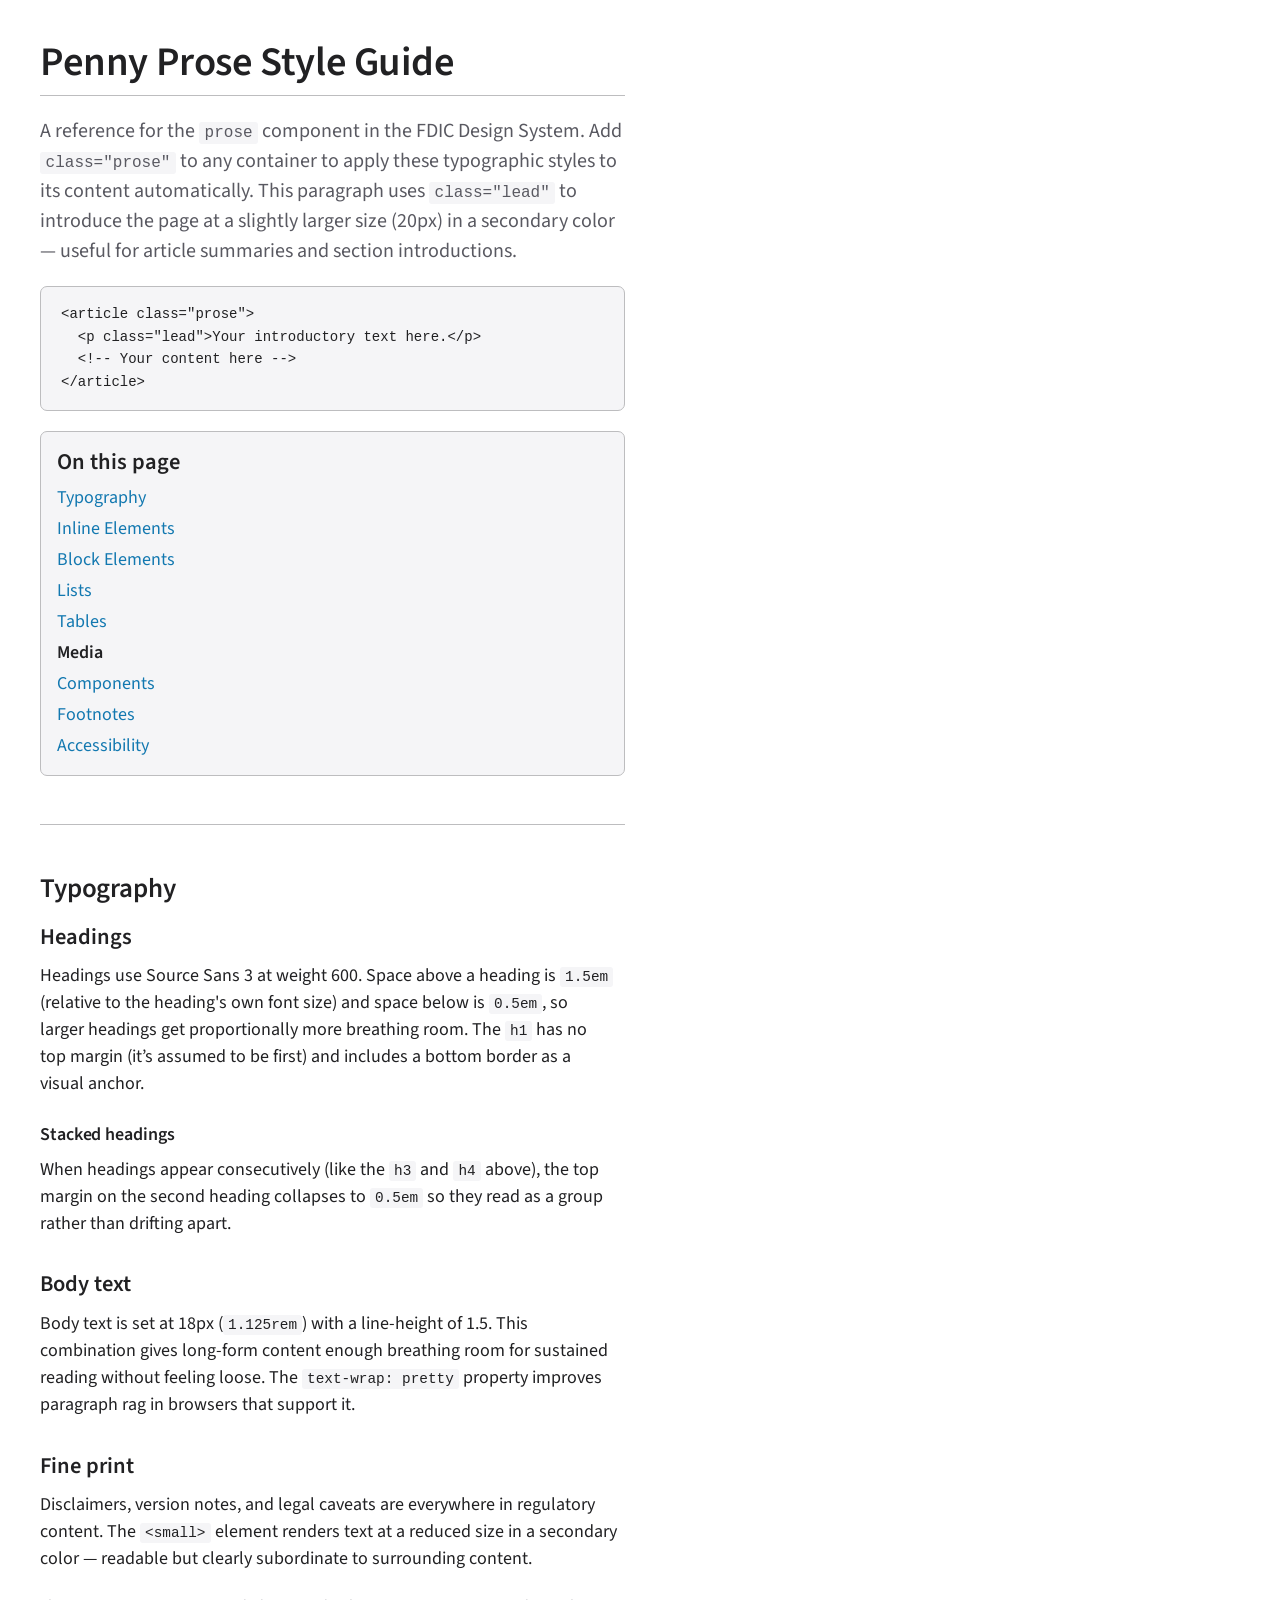
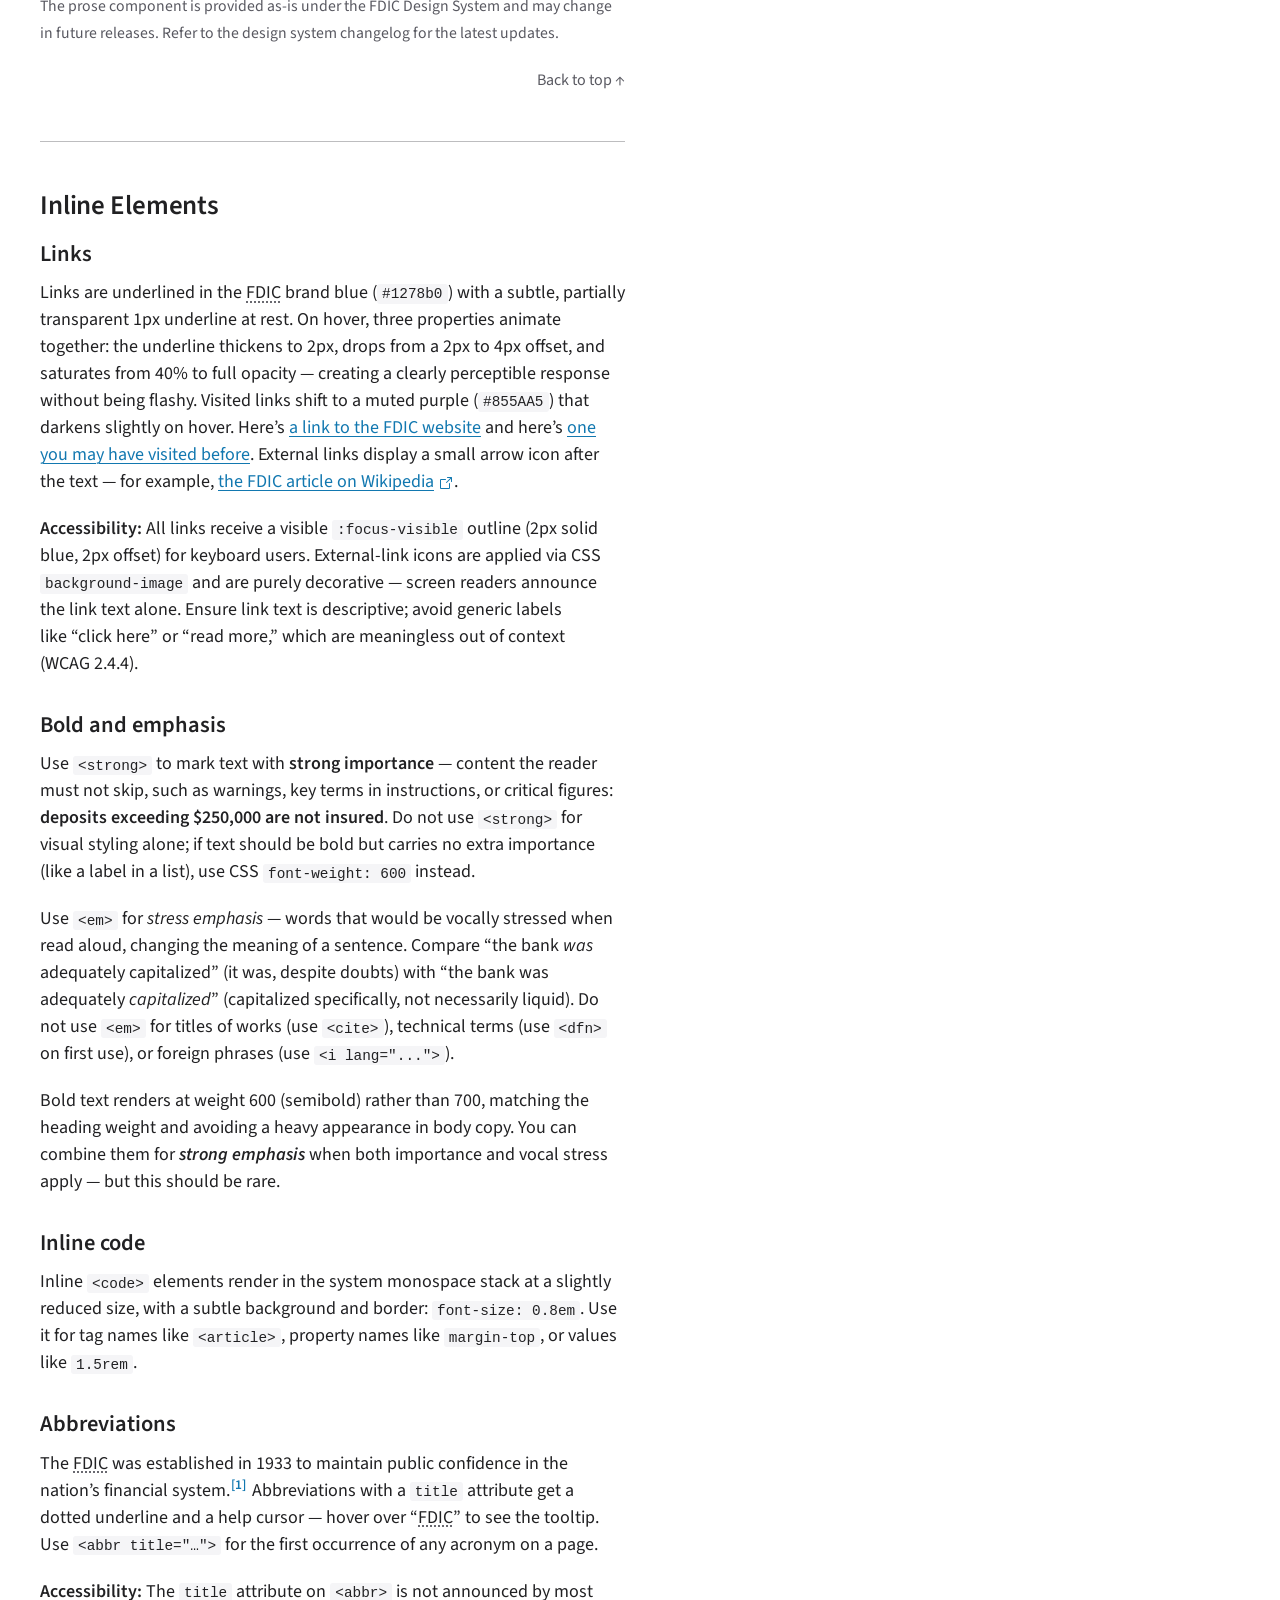
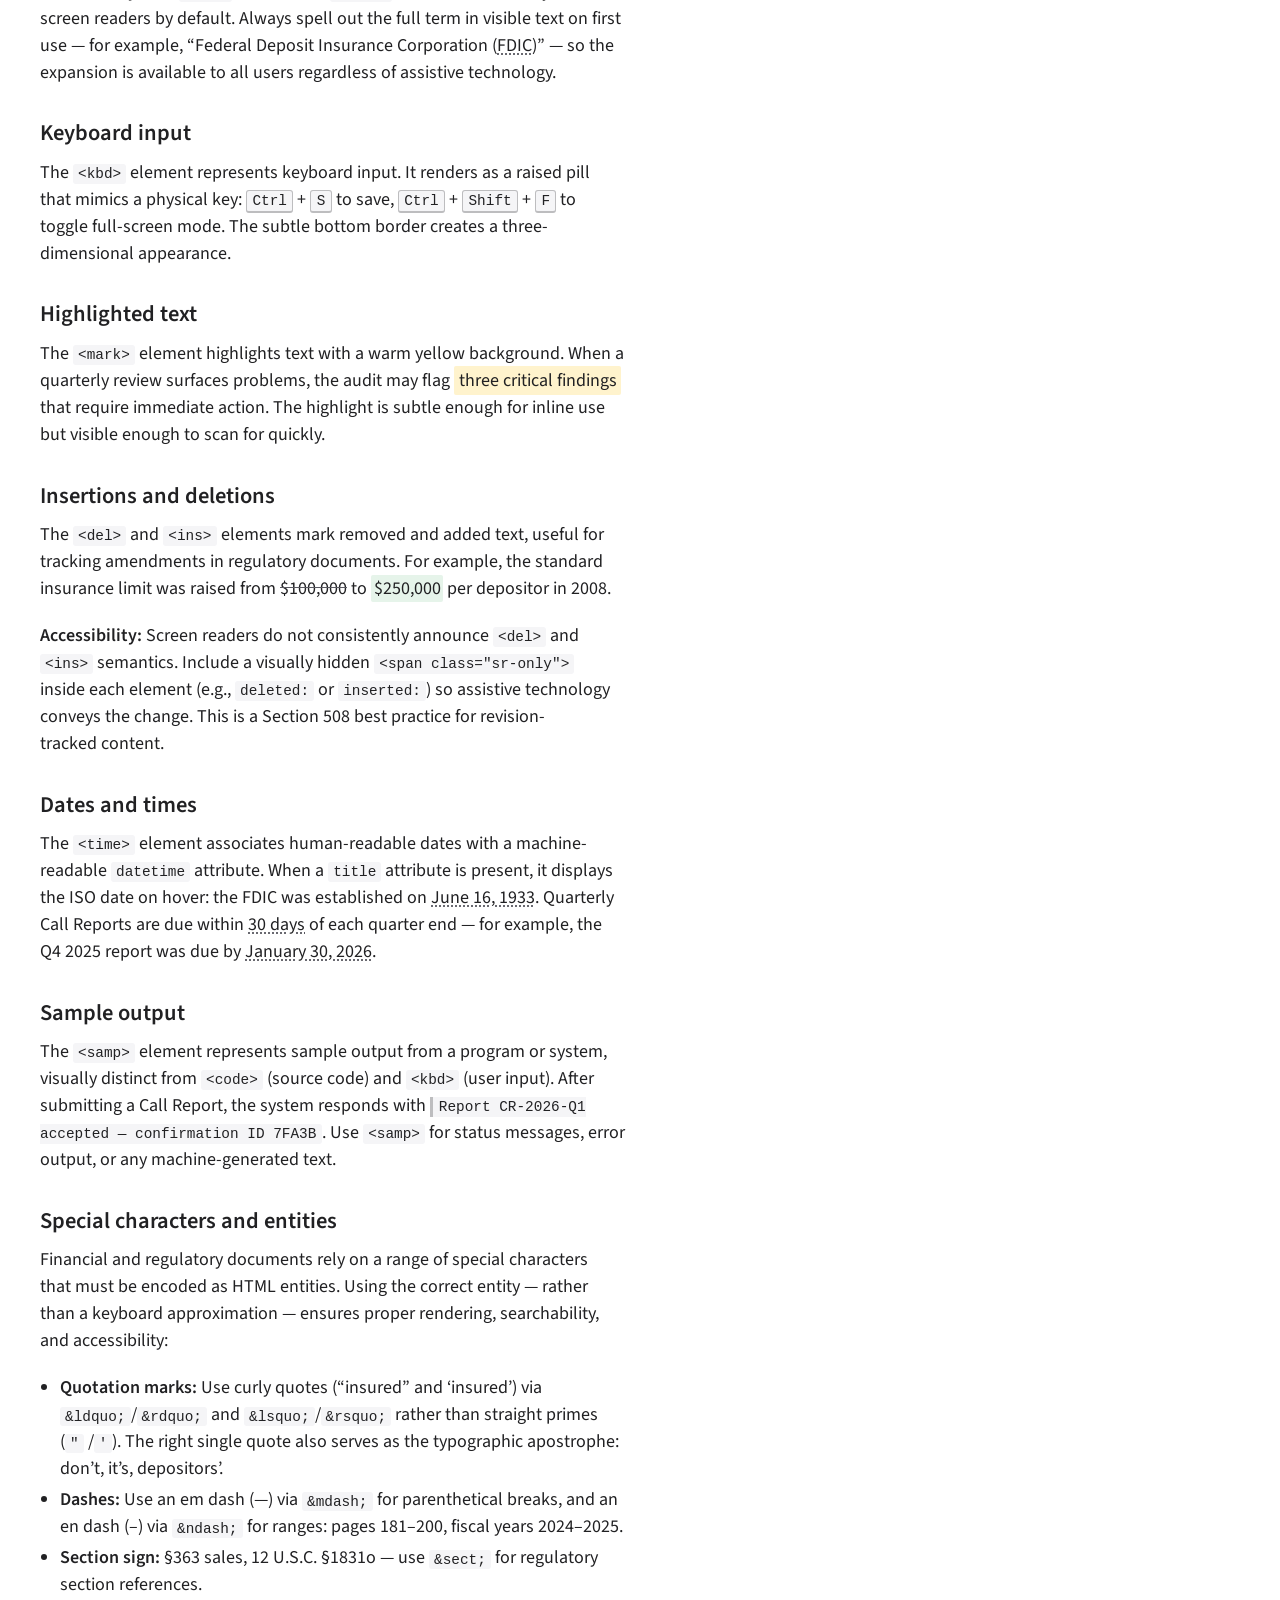
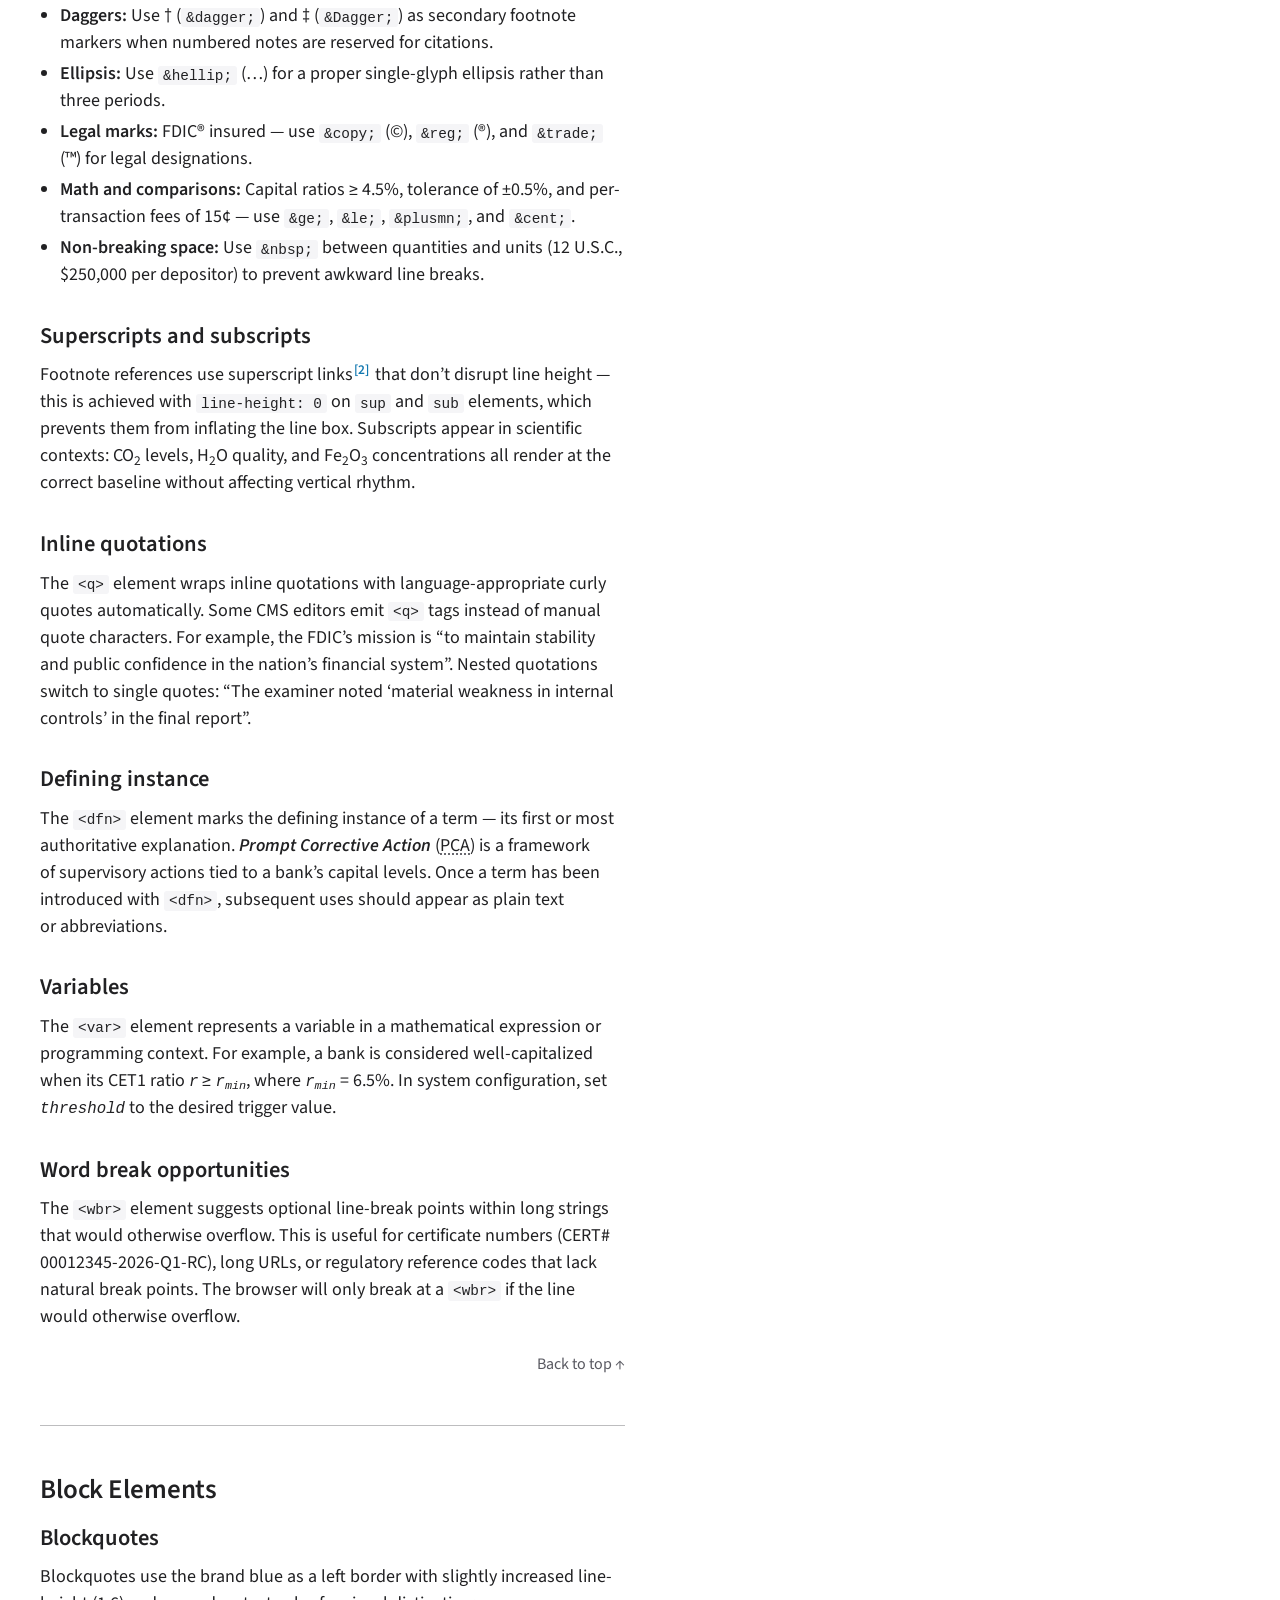
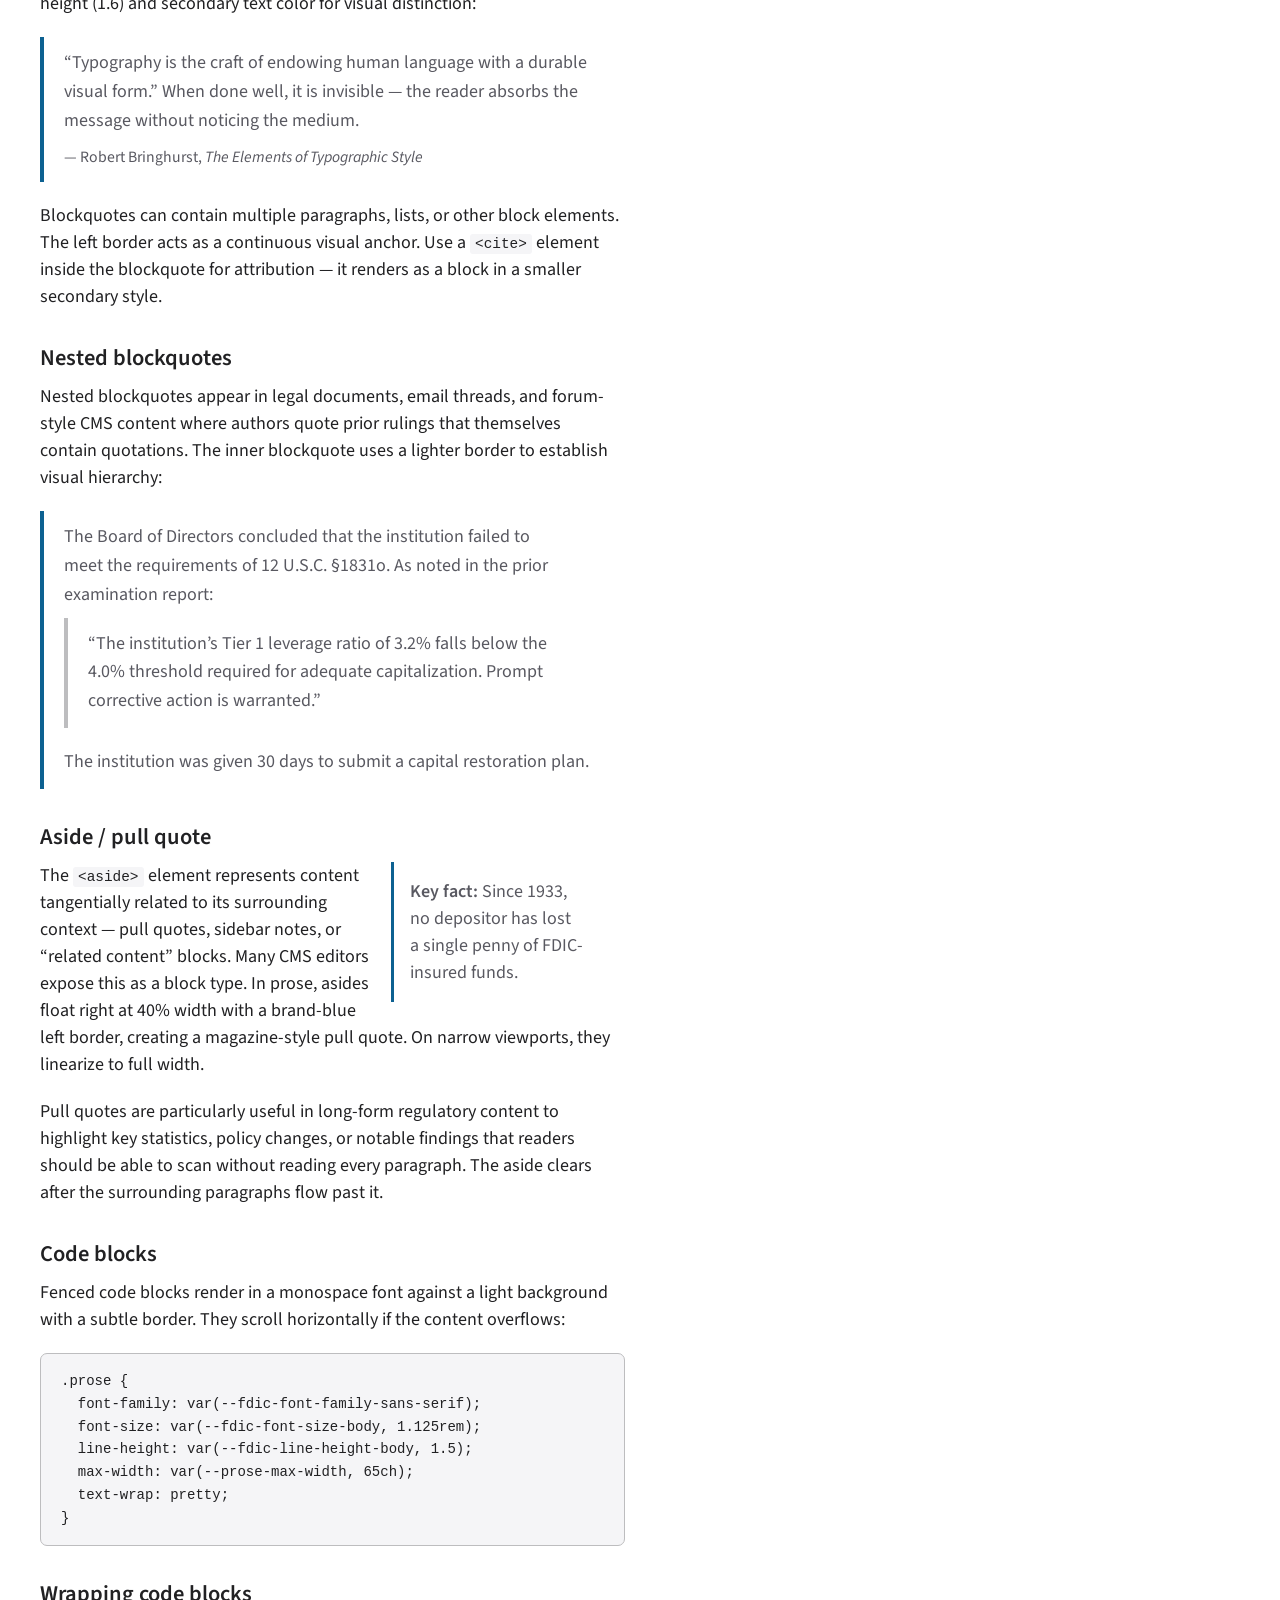
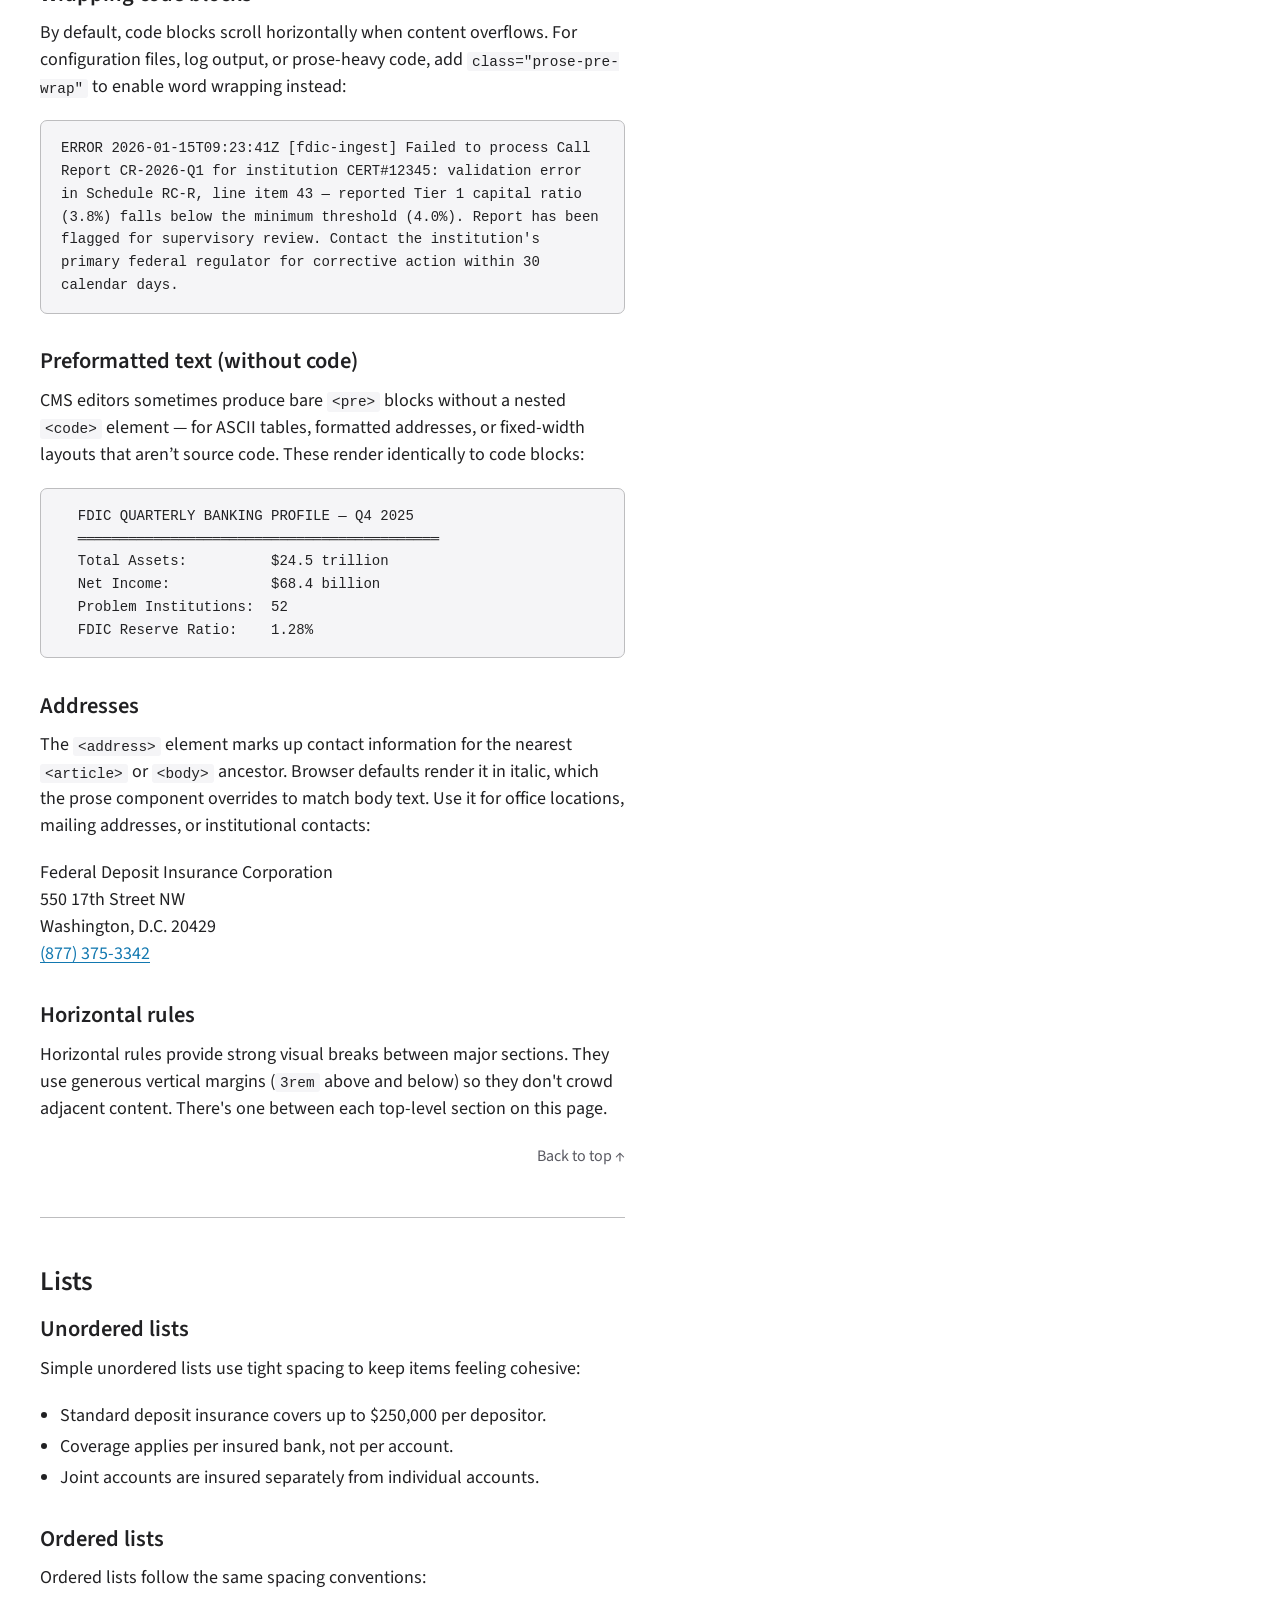
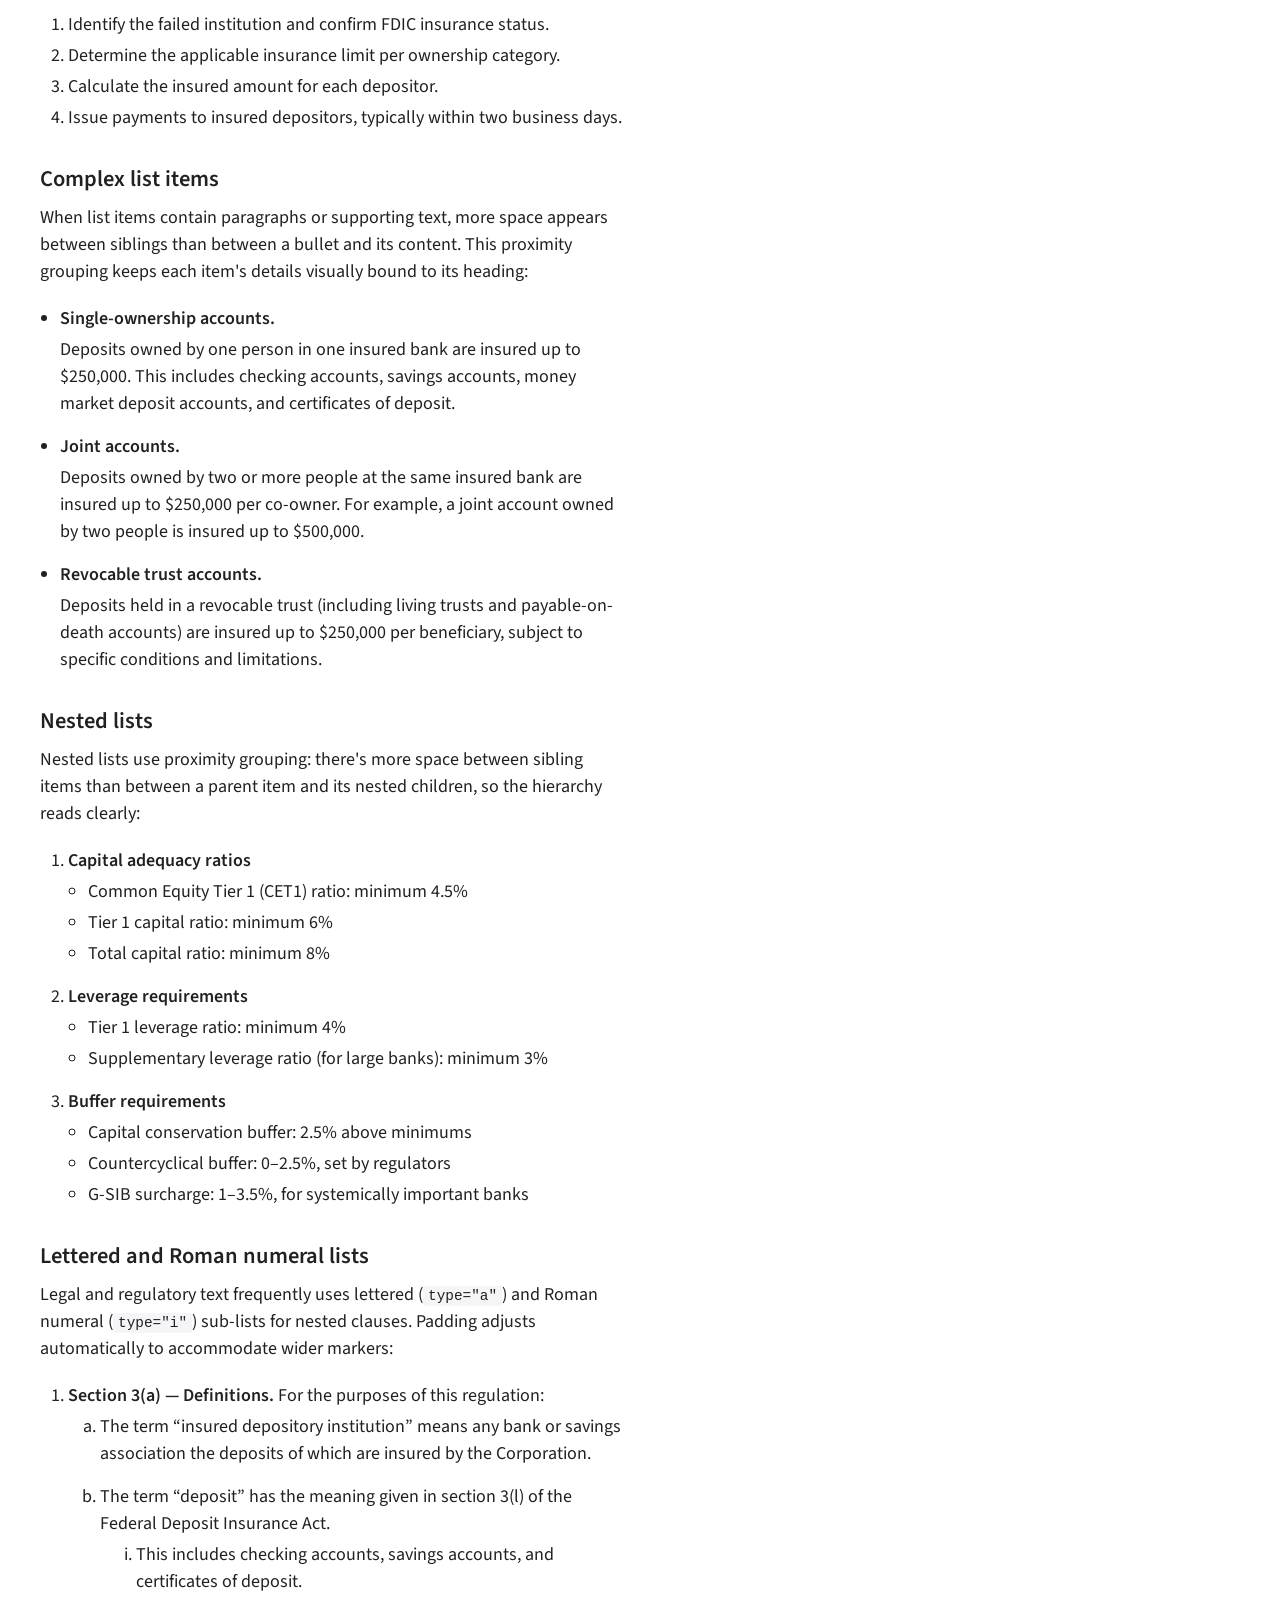
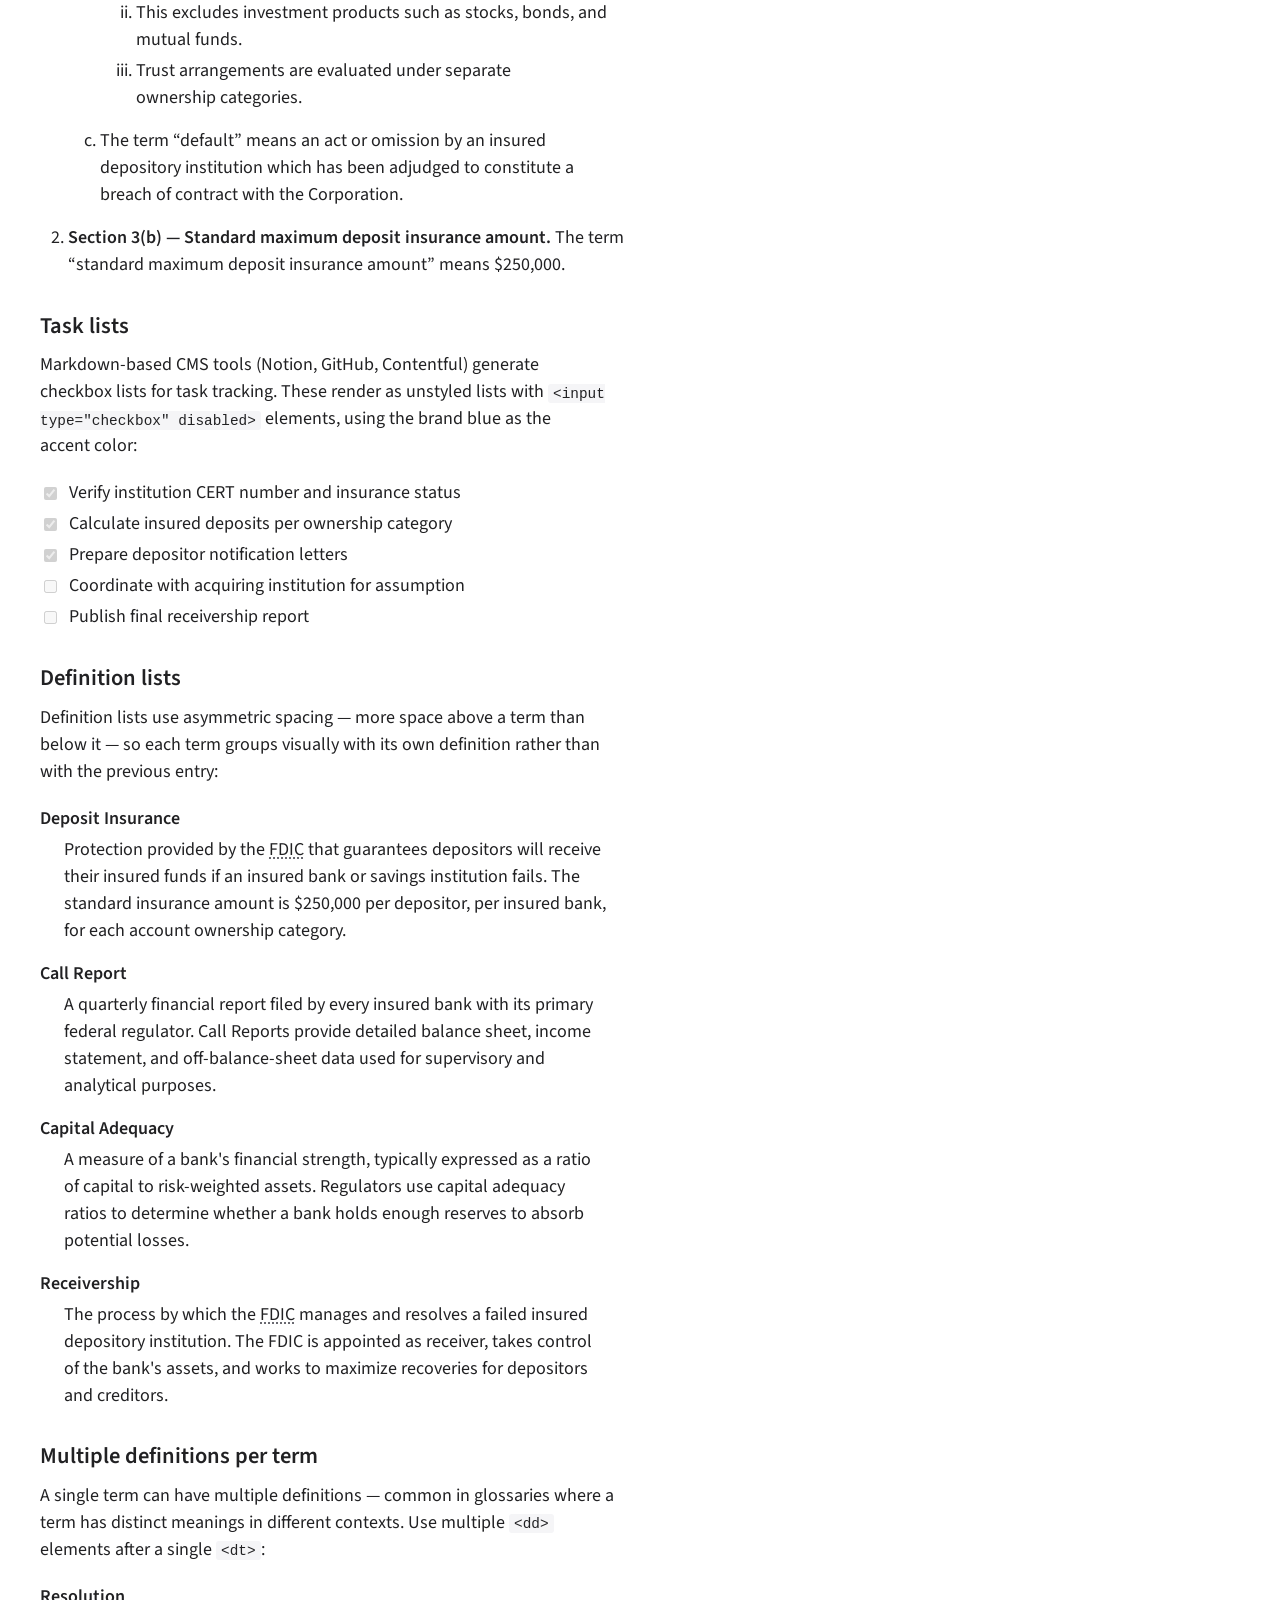
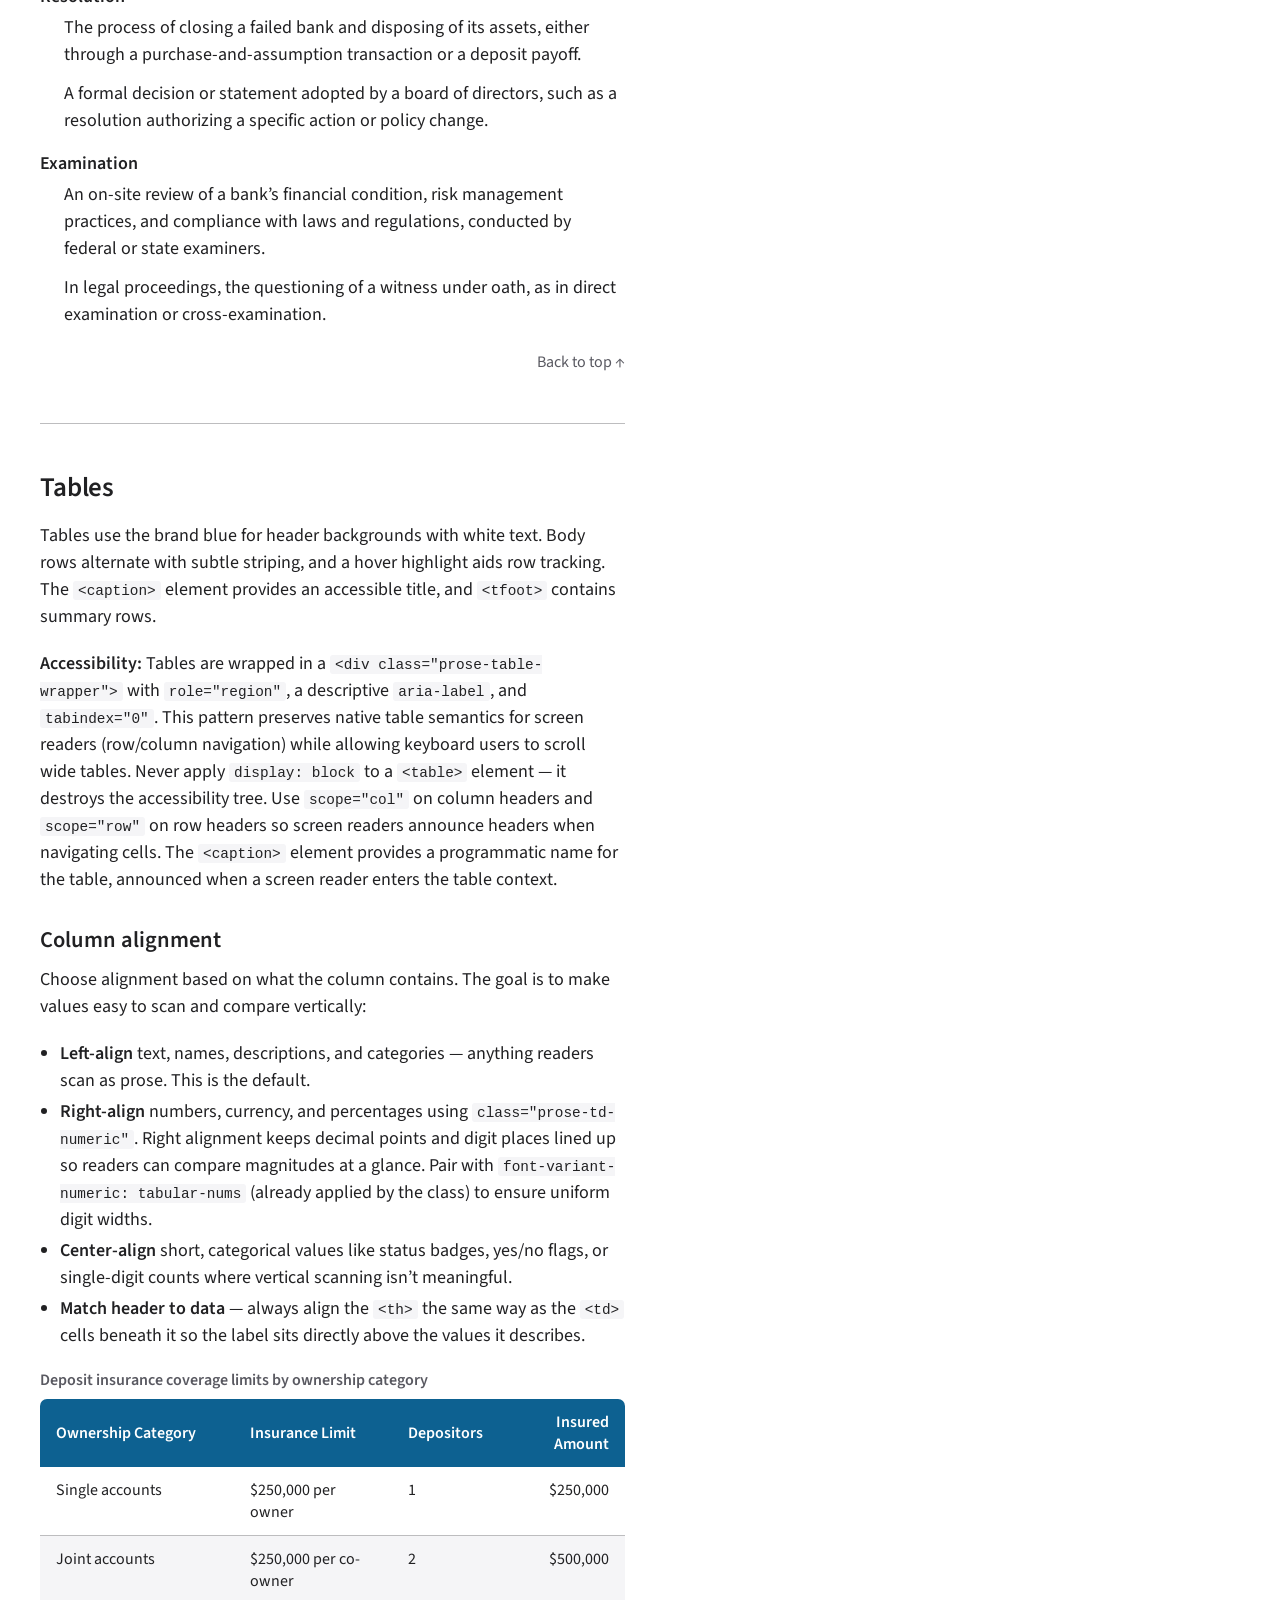
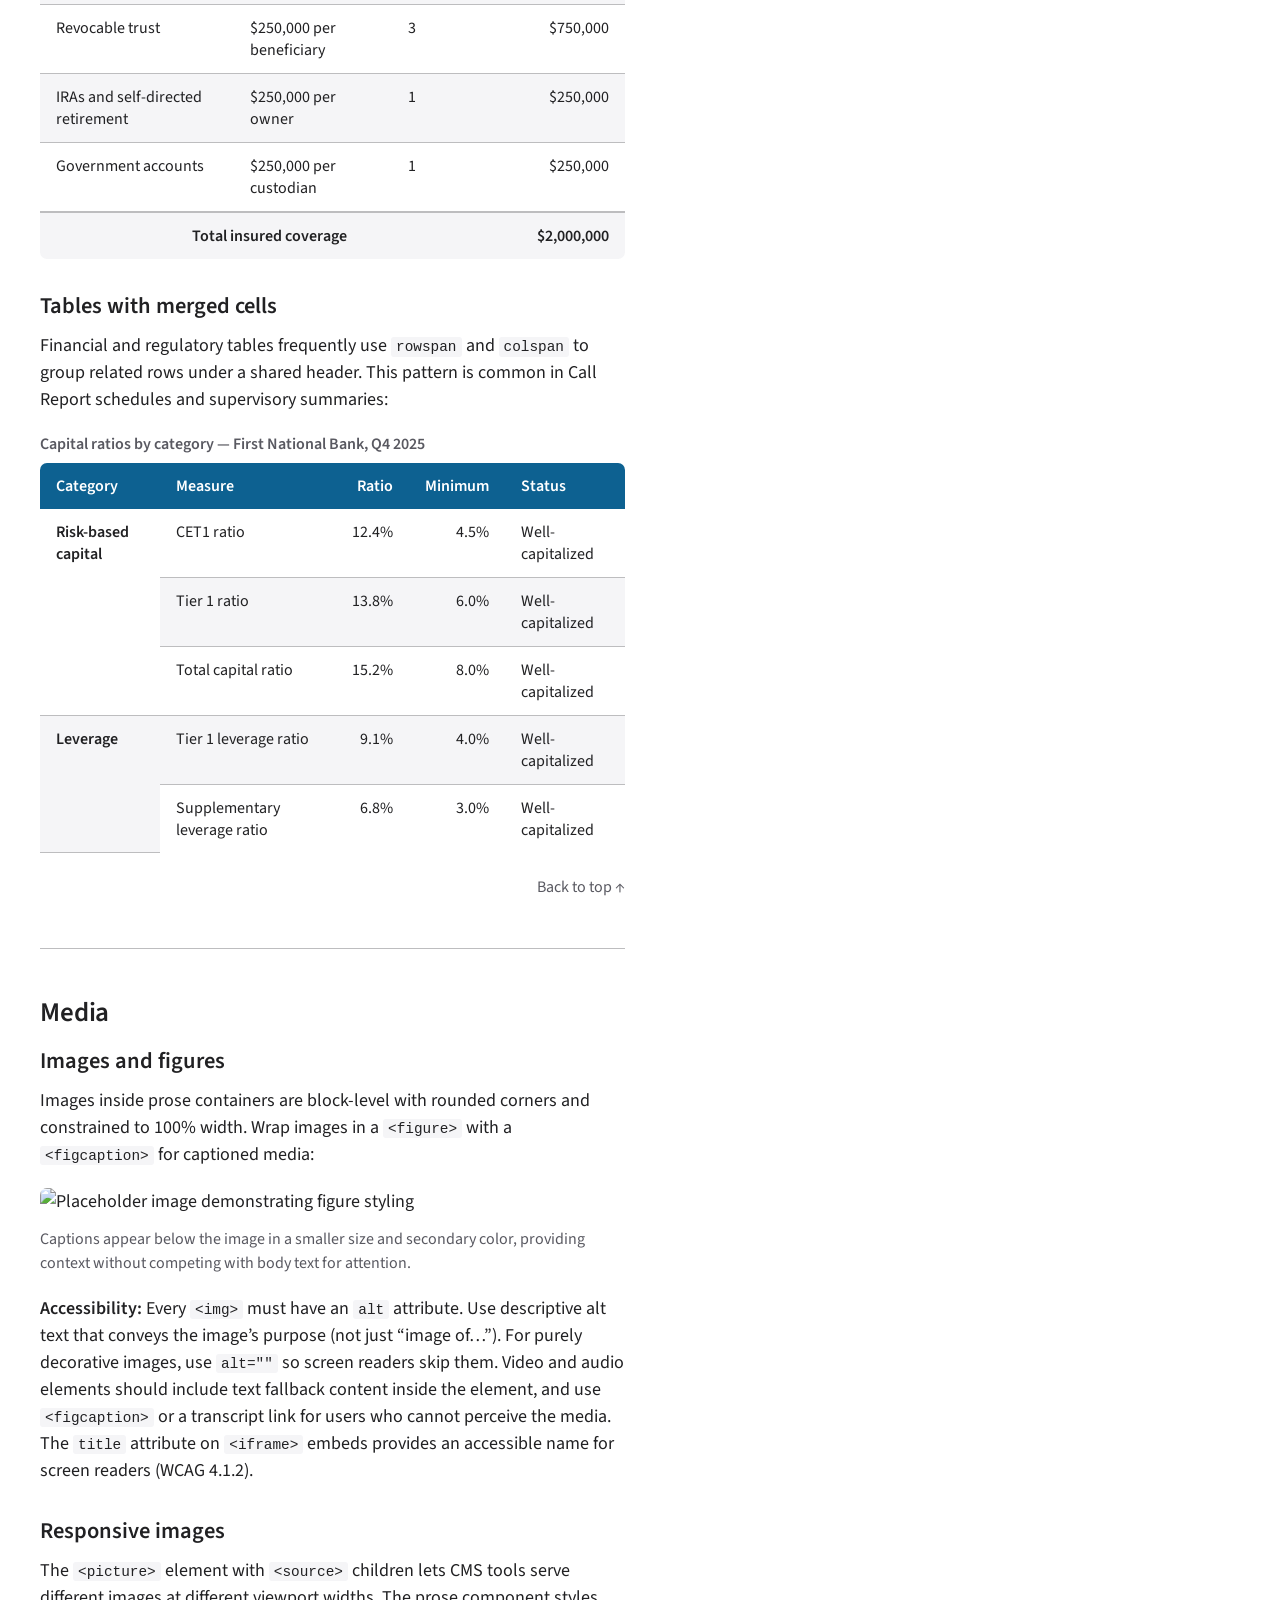
==== commit 86710606: "feat(fdic-typography): refresh site content" ====
--- a/sites/fdic-typography/index.html
+++ b/sites/fdic-typography/index.html
@@ -7,7 +7,7 @@
   <link rel="stylesheet" href="styles.css" />
 </head>
 <body>
-<a href="#typography" class="skip-link sr-only">Skip to content</a>
+<a href="#main" class="skip-link sr-only">Skip to content</a>
 <article class="prose" id="main">
 
 <h1 id="top">Penny Prose Style Guide</h1>
@@ -29,6 +29,7 @@
     <li><a href="#media">Media</a></li>
     <li><a href="#components">Components</a></li>
     <li><a href="#footnotes">Footnotes</a></li>
+    <li><a href="#accessibility">Accessibility</a></li>
   </ul>
 </nav>
 
@@ -54,7 +55,7 @@
 <p>Disclaimers, version notes, and legal caveats are everywhere in regulatory content. The <code>&lt;small&gt;</code> element renders text at a reduced size in a secondary color — readable but clearly subordinate to surrounding content.</p>
 <p><small>The prose component is provided as-is under the FDIC Design System and may change in future releases. Refer to the design system changelog for the latest updates.</small></p>
 
-<p class="prose-back-to-top"><a href="#top">Back to top &uarr;</a></p>
+<p class="prose-back-to-top"><a href="#top">Back to top <span class="prose-icon-inline" aria-hidden="true">&uarr;</span></a></p>
 <hr />
 
 <!-- ================================================================== -->
@@ -65,15 +66,19 @@
 
 <h3>Links</h3>
 <p>Links are underlined in the <abbr title="Federal Deposit Insurance Corporation">FDIC</abbr> brand blue (<code>#1278b0</code>) with a subtle, partially transparent 1px underline at rest. On hover, three properties animate together: the underline thickens to 2px, drops from a 2px to 4px offset, and saturates from 40% to full opacity &mdash; creating a clearly perceptible response without being flashy. Visited links shift to a muted purple (<code>#855AA5</code>) that darkens slightly on hover. Here&rsquo;s <a href="https://www.fdic.gov">a link to the FDIC website</a> and here&rsquo;s <a href="https://www.fdic.gov/about">one you may have visited before</a>. External links display a small arrow icon after the text &mdash; for example, <a href="https://en.wikipedia.org/wiki/Federal_Deposit_Insurance_Corporation">the FDIC article on Wikipedia</a>.</p>
+<p><strong>Accessibility:</strong> All links receive a visible <code>:focus-visible</code> outline (2px solid blue, 2px offset) for keyboard users. External-link icons are applied via CSS <code>background-image</code> and are purely decorative &mdash; screen readers announce the link text alone. Ensure link text is descriptive; avoid generic labels like &ldquo;click here&rdquo; or &ldquo;read more,&rdquo; which are meaningless out of context (WCAG 2.4.4).</p>
 
 <h3>Bold and emphasis</h3>
-<p>Use <code>&lt;strong&gt;</code> for <strong>strong importance</strong> and <code>&lt;em&gt;</code> for <em>stress emphasis</em>. Bold text uses weight 600 (semibold) rather than 700 to match the heading weight and avoid looking heavy in body copy. You can combine them for <strong><em>strong emphasis</em></strong> when warranted.</p>
+<p>Use <code>&lt;strong&gt;</code> to mark text with <strong>strong importance</strong> &mdash; content the reader must not skip, such as warnings, key terms in instructions, or critical figures: <strong>deposits exceeding $250,000 are not insured</strong>. Do not use <code>&lt;strong&gt;</code> for visual styling alone; if text should be bold but carries no extra importance (like a label in a list), use CSS <code>font-weight: 600</code> instead.</p>
+<p>Use <code>&lt;em&gt;</code> for <em>stress emphasis</em> &mdash; words that would be vocally stressed when read aloud, changing the meaning of a sentence. Compare &ldquo;the bank <em>was</em> adequately capitalized&rdquo; (it was, despite doubts) with &ldquo;the bank was adequately <em>capitalized</em>&rdquo; (capitalized specifically, not necessarily liquid). Do not use <code>&lt;em&gt;</code> for titles of works (use <code>&lt;cite&gt;</code>), technical terms (use <code>&lt;dfn&gt;</code> on first use), or foreign phrases (use <code>&lt;i lang="..."&gt;</code>).</p>
+<p>Bold text renders at weight 600 (semibold) rather than 700, matching the heading weight and avoiding a heavy appearance in body copy. You can combine them for <strong><em>strong emphasis</em></strong> when both importance and vocal stress apply &mdash; but this should be rare.</p>
 
 <h3>Inline code</h3>
 <p>Inline <code>&lt;code&gt;</code> elements render in the system monospace stack at a slightly reduced size, with a subtle background and border: <code>font-size: 0.8em</code>. Use it for tag names like <code>&lt;article&gt;</code>, property names like <code>margin-top</code>, or values like <code>1.5rem</code>.</p>
 
 <h3>Abbreviations</h3>
 <p>The <abbr title="Federal Deposit Insurance Corporation">FDIC</abbr> was established in 1933 to maintain public confidence in the nation&rsquo;s financial system.<sup><a href="#fn1" id="ref1" role="doc-noteref">[1]</a></sup> Abbreviations with a <code>title</code> attribute get a dotted underline and a help cursor &mdash; hover over &ldquo;<abbr title="Federal Deposit Insurance Corporation">FDIC</abbr>&rdquo; to see the tooltip. Use <code>&lt;abbr title="&hellip;"&gt;</code> for the first occurrence of any acronym on a page.</p>
+<p><strong>Accessibility:</strong> The <code>title</code> attribute on <code>&lt;abbr&gt;</code> is not announced by most screen readers by default. Always spell out the full term in visible text on first use &mdash; for example, &ldquo;Federal Deposit Insurance Corporation (<abbr title="Federal Deposit Insurance Corporation">FDIC</abbr>)&rdquo; &mdash; so the expansion is available to all users regardless of assistive technology.</p>
 
 <h3>Keyboard input</h3>
 <p>The <code>&lt;kbd&gt;</code> element represents keyboard input. It renders as a raised pill that mimics a physical key: <kbd>Ctrl</kbd> + <kbd>S</kbd> to save, <kbd>Ctrl</kbd> + <kbd>Shift</kbd> + <kbd>F</kbd> to toggle full-screen mode. The subtle bottom border creates a three-dimensional appearance.</p>
@@ -83,6 +88,7 @@
 
 <h3>Insertions and deletions</h3>
 <p>The <code>&lt;del&gt;</code> and <code>&lt;ins&gt;</code> elements mark removed and added text, useful for tracking amendments in regulatory documents. For example, the standard insurance limit was raised from <del><span class="sr-only">deleted: </span>$100,000</del> to <ins><span class="sr-only">inserted: </span>$250,000</ins> per depositor in 2008.</p>
+<p><strong>Accessibility:</strong> Screen readers do not consistently announce <code>&lt;del&gt;</code> and <code>&lt;ins&gt;</code> semantics. Include a visually hidden <code>&lt;span class="sr-only"&gt;</code> inside each element (e.g., <code>deleted:</code> or <code>inserted:</code>) so assistive technology conveys the change. This is a Section&nbsp;508 best practice for revision-tracked content.</p>
 
 <h3>Dates and times</h3>
 <p>The <code>&lt;time&gt;</code> element associates human-readable dates with a machine-readable <code>datetime</code> attribute. When a <code>title</code> attribute is present, it displays the ISO date on hover: the FDIC was established on <time datetime="1933-06-16" title="1933-06-16">June 16, 1933</time>. Quarterly Call Reports are due within <time datetime="P30D" title="30 days">30 days</time> of each quarter end — for example, the Q4 2025 report was due by <time datetime="2026-01-30" title="2026-01-30">January 30, 2026</time>.</p>
@@ -118,7 +124,7 @@
 <h3>Word break opportunities</h3>
 <p>The <code>&lt;wbr&gt;</code> element suggests optional line-break points within long strings that would otherwise overflow. This is useful for certificate numbers (CERT<wbr>#<wbr>00012345<wbr>-<wbr>2026<wbr>-<wbr>Q1<wbr>-<wbr>RC), long URLs, or regulatory reference codes that lack natural break points. The browser will only break at a <code>&lt;wbr&gt;</code> if the line would otherwise overflow.</p>
 
-<p class="prose-back-to-top"><a href="#top">Back to top &uarr;</a></p>
+<p class="prose-back-to-top"><a href="#top">Back to top <span class="prose-icon-inline" aria-hidden="true">&uarr;</span></a></p>
 <hr />
 
 <!-- ================================================================== -->
@@ -161,15 +167,6 @@
   max-width: var(--prose-max-width, 65ch);
   text-wrap: pretty;
 }</code></pre>
-
-<h3>Addresses</h3>
-<p>The <code>&lt;address&gt;</code> element marks up contact information for the nearest <code>&lt;article&gt;</code> or <code>&lt;body&gt;</code> ancestor. Browser defaults render it in italic, which the prose component overrides to match body text. Use it for office locations, mailing addresses, or institutional contacts:</p>
-<address>
-  Federal Deposit Insurance Corporation<br />
-  550 17th Street NW<br />
-  Washington, D.C. 20429<br />
-  <a href="tel:+18773753342">(877) 375-3342</a>
-</address>
 
 <h3>Wrapping code blocks</h3>
 <p>By default, code blocks scroll horizontally when content overflows. For configuration files, log output, or prose-heavy code, add <code>class="prose-pre-wrap"</code> to enable word wrapping instead:</p>
@@ -186,10 +183,19 @@
   FDIC Reserve Ratio:    1.28%
 </pre>
 
+<h3>Addresses</h3>
+<p>The <code>&lt;address&gt;</code> element marks up contact information for the nearest <code>&lt;article&gt;</code> or <code>&lt;body&gt;</code> ancestor. Browser defaults render it in italic, which the prose component overrides to match body text. Use it for office locations, mailing addresses, or institutional contacts:</p>
+<address>
+  Federal Deposit Insurance Corporation<br />
+  550 17th Street NW<br />
+  Washington, D.C. 20429<br />
+  <a href="tel:+18773753342">(877) 375-3342</a>
+</address>
+
 <h3>Horizontal rules</h3>
 <p>Horizontal rules provide strong visual breaks between major sections. They use generous vertical margins (<code>3rem</code> above and below) so they don't crowd adjacent content. There's one between each top-level section on this page.</p>
 
-<p class="prose-back-to-top"><a href="#top">Back to top &uarr;</a></p>
+<p class="prose-back-to-top"><a href="#top">Back to top <span class="prose-icon-inline" aria-hidden="true">&uarr;</span></a></p>
 <hr />
 
 <!-- ================================================================== -->
@@ -260,8 +266,8 @@
 </li>
 </ol>
 
-<h3>Lettered and roman numeral lists</h3>
-<p>Legal and regulatory text frequently uses lettered (<code>type="a"</code>) and roman numeral (<code>type="i"</code>) sub-lists for nested clauses. Padding adjusts automatically to accommodate wider markers:</p>
+<h3>Lettered and Roman numeral lists</h3>
+<p>Legal and regulatory text frequently uses lettered (<code>type="a"</code>) and Roman numeral (<code>type="i"</code>) sub-lists for nested clauses. Padding adjusts automatically to accommodate wider markers:</p>
 <ol>
 <li>
   <strong>Section 3(a) &mdash; Definitions.</strong> For the purposes of this regulation:
@@ -320,7 +326,7 @@
   <dd>In legal proceedings, the questioning of a witness under oath, as in direct examination or cross-examination.</dd>
 </dl>
 
-<p class="prose-back-to-top"><a href="#top">Back to top &uarr;</a></p>
+<p class="prose-back-to-top"><a href="#top">Back to top <span class="prose-icon-inline" aria-hidden="true">&uarr;</span></a></p>
 <hr />
 
 <!-- ================================================================== -->
@@ -329,6 +335,7 @@
 
 <h2 id="tables">Tables</h2>
 <p>Tables use the brand blue for header backgrounds with white text. Body rows alternate with subtle striping, and a hover highlight aids row tracking. The <code>&lt;caption&gt;</code> element provides an accessible title, and <code>&lt;tfoot&gt;</code> contains summary rows.</p>
+<p><strong>Accessibility:</strong> Tables are wrapped in a <code>&lt;div class="prose-table-wrapper"&gt;</code> with <code>role="region"</code>, a descriptive <code>aria-label</code>, and <code>tabindex="0"</code>. This pattern preserves native table semantics for screen readers (row/column navigation) while allowing keyboard users to scroll wide tables. Never apply <code>display: block</code> to a <code>&lt;table&gt;</code> element &mdash; it destroys the accessibility tree. Use <code>scope="col"</code> on column headers and <code>scope="row"</code> on row headers so screen readers announce headers when navigating cells. The <code>&lt;caption&gt;</code> element provides a programmatic name for the table, announced when a screen reader enters the table context.</p>
 
 <h3>Column alignment</h3>
 <p>Choose alignment based on what the column contains. The goal is to make values easy to scan and compare vertically:</p>
@@ -441,7 +448,7 @@
 </table>
 </div>
 
-<p class="prose-back-to-top"><a href="#top">Back to top &uarr;</a></p>
+<p class="prose-back-to-top"><a href="#top">Back to top <span class="prose-icon-inline" aria-hidden="true">&uarr;</span></a></p>
 <hr />
 
 <!-- ================================================================== -->
@@ -456,6 +463,7 @@
 <img src="https://placehold.co/720x400?text=720+%C3%97+400" alt="Placeholder image demonstrating figure styling" />
 <figcaption>Captions appear below the image in a smaller size and secondary color, providing context without competing with body text for attention.</figcaption>
 </figure>
+<p><strong>Accessibility:</strong> Every <code>&lt;img&gt;</code> must have an <code>alt</code> attribute. Use descriptive alt text that conveys the image&rsquo;s purpose (not just &ldquo;image of&hellip;&rdquo;). For purely decorative images, use <code>alt=""</code> so screen readers skip them. Video and audio elements should include text fallback content inside the element, and use <code>&lt;figcaption&gt;</code> or a transcript link for users who cannot perceive the media. The <code>title</code> attribute on <code>&lt;iframe&gt;</code> embeds provides an accessible name for screen readers (WCAG 4.1.2).</p>
 
 <h3>Responsive images</h3>
 <p>The <code>&lt;picture&gt;</code> element with <code>&lt;source&gt;</code> children lets CMS tools serve different images at different viewport widths. The prose component styles the rendered <code>&lt;img&gt;</code> identically regardless of which source is selected:</p>
@@ -518,7 +526,7 @@
   &lt;figcaption&gt;Episode description and metadata.&lt;/figcaption&gt;
 &lt;/figure&gt;</code></pre>
 
-<p class="prose-back-to-top"><a href="#top">Back to top &uarr;</a></p>
+<p class="prose-back-to-top"><a href="#top">Back to top <span class="prose-icon-inline" aria-hidden="true">&uarr;</span></a></p>
 <hr />
 
 <!-- ================================================================== -->
@@ -561,9 +569,9 @@
   </div>
 </div>
 
-<p>Callout markup uses a simple flex layout with an icon span and a content div:</p>
-<pre><code class="language-html">&lt;div class="prose-callout prose-callout-info"&gt;
-  &lt;span class="prose-callout-icon"&gt;&lt;/span&gt;
+<p><strong>Accessibility:</strong> Callouts use <code>role="note"</code> to identify them as supplementary information. The danger variant uses <code>role="alert"</code> so screen readers announce it immediately (ARIA live region semantics). Each callout carries an <code>aria-label</code> matching its variant (e.g., &ldquo;Information,&rdquo; &ldquo;Warning&rdquo;) and the decorative icon span uses <code>aria-hidden="true"</code> to prevent the SVG data URI from being announced. Always include these ARIA attributes in callout markup:</p>
+<pre><code class="language-html">&lt;div class="prose-callout prose-callout-info" role="note" aria-label="Information"&gt;
+  &lt;span class="prose-callout-icon" aria-hidden="true"&gt;&lt;/span&gt;
   &lt;div class="prose-callout-content"&gt;
     &lt;p&gt;Your callout text here.&lt;/p&gt;
   &lt;/div&gt;
@@ -604,6 +612,7 @@
 
 <h3>Collapsible sections</h3>
 <p>The <code>&lt;details&gt;</code> and <code>&lt;summary&gt;</code> elements create accordion-style collapsible sections. The summary uses a Phosphor chevron icon on the right side that rotates on open, with hover, active, and focus-visible states:</p>
+<p><strong>Accessibility:</strong> The <code>&lt;details&gt;</code>/<code>&lt;summary&gt;</code> pattern is natively keyboard-accessible &mdash; users can toggle with <kbd>Enter</kbd> or <kbd>Space</kbd>. Screen readers announce the summary as a button with an expanded/collapsed state. No additional ARIA is needed. The <code>:focus-visible</code> style provides a visible focus ring matching the design system&rsquo;s standard outline pattern. In print, all details are force-expanded so content is not hidden.</p>
 <details>
   <summary>What is deposit insurance?</summary>
   <p>Deposit insurance is a guarantee provided by the <abbr title="Federal Deposit Insurance Corporation">FDIC</abbr> that protects depositors against the loss of their insured deposits if an FDIC-insured bank or savings association fails. Since the FDIC was established in 1933, no depositor has lost a single penny of insured funds.</p>
@@ -617,7 +626,7 @@
   <p>When a bank fails, the FDIC is typically appointed as receiver. It assumes responsibility for selling or collecting the assets of the failed bank and settling its debts, including claims for deposits in excess of the insured limit. Insured depositors typically have access to their funds within two business days of the closure.</p>
 </details>
 
-<p class="prose-back-to-top"><a href="#top">Back to top &uarr;</a></p>
+<p class="prose-back-to-top"><a href="#top">Back to top <span class="prose-icon-inline" aria-hidden="true">&uarr;</span></a></p>
 <hr />
 
 <!-- ================================================================== -->
@@ -627,14 +636,18 @@
 <h2 id="footnotes">Footnotes</h2>
 <p>Footnotes use the standard scholarly pattern with bidirectional linking: a superscript reference<sup><a href="#fn3" id="ref3" role="doc-noteref">[3]</a></sup> in the body links down to the footnote, and a back-link (<code>↩</code>) in the footnote returns to the reference. Clicking a footnote highlights it briefly with the <code>:target</code> pseudo-class. The footnote section uses a partial-width horizontal rule as a visual separator<sup><a href="#fn4" id="ref4" role="doc-noteref">[4]</a></sup>:</p>
 
+<p><strong>Accessibility:</strong> Footnotes use <abbr title="Digital Publishing Accessibility Roles for Accessible Rich Internet Applications">DPUB-ARIA</abbr> roles for assistive technology. Inline references use <code>role="doc-noteref"</code> so screen readers announce them as note references, not generic links. The footnote section uses <code>role="doc-endnotes"</code> with an <code>aria-label</code>, each <code>&lt;li&gt;</code> uses <code>role="doc-footnote"</code>, and back-links use <code>role="doc-backlink"</code> with a descriptive <code>title</code>. The <code>:target</code> flash animation (yellow highlight) respects <code>prefers-reduced-motion</code> by falling back to a static highlight. Always include these roles in footnote markup:</p>
 <pre><code class="language-html">&lt;!-- Inline reference --&gt;
-&lt;sup&gt;&lt;a href="#fn1" id="ref1"&gt;[1]&lt;/a&gt;&lt;/sup&gt;
+&lt;sup&gt;&lt;a href="#fn1" id="ref1" role="doc-noteref"&gt;[1]&lt;/a&gt;&lt;/sup&gt;
 
 &lt;!-- Footnote section --&gt;
-&lt;section class="prose-footnotes"&gt;
+&lt;section class="prose-footnotes" role="doc-endnotes" aria-label="Footnotes"&gt;
   &lt;hr /&gt;
   &lt;ol&gt;
-    &lt;li id="fn1"&gt;Footnote text. &lt;a href="#ref1"&gt;&amp;#8617;&lt;/a&gt;&lt;/li&gt;
+    &lt;li id="fn1" role="doc-footnote"&gt;
+      Footnote text.
+      &lt;a href="#ref1" role="doc-backlink" title="Back to reference"&gt;&amp;#x21a9;&lt;/a&gt;
+    &lt;/li&gt;
   &lt;/ol&gt;
 &lt;/section&gt;</code></pre>
 
@@ -651,6 +664,62 @@
   </ol>
 </section>
 
+<p class="prose-back-to-top"><a href="#top">Back to top <span class="prose-icon-inline" aria-hidden="true">&uarr;</span></a></p>
+<hr />
+
+<!-- ================================================================== -->
+<!--  ACCESSIBILITY                                                     -->
+<!-- ================================================================== -->
+
+<h2 id="accessibility">Accessibility</h2>
+<p class="lead">The prose component is designed for WCAG 2.1 AA conformance and Section&nbsp;508 compliance. This section summarizes the accessibility patterns used throughout.</p>
+
+<h3>Keyboard access</h3>
+<p>Every interactive element in the prose component is reachable and operable via keyboard alone:</p>
+<ul>
+<li><strong>Skip link:</strong> The first element in <code>&lt;body&gt;</code> is <code>&lt;a href="#main" class="skip-link sr-only"&gt;Skip to content&lt;/a&gt;</code>. It becomes visible on focus, allowing keyboard users to bypass navigation and jump directly to the main content area.</li>
+<li><strong>Focus indicators:</strong> All focusable elements use <code>:focus-visible</code> with a <code>2px solid</code> blue outline at <code>2px offset</code>. This meets WCAG 2.4.7 (Focus Visible). The <code>:focus-visible</code> pseudo-class ensures outlines appear only for keyboard navigation, not mouse clicks.</li>
+<li><strong>Scrollable regions:</strong> Table wrappers and code blocks use <code>tabindex="0"</code> so keyboard users can scroll overflowing content with arrow keys. Each scrollable region has <code>role="region"</code> and an <code>aria-label</code> so screen readers announce entry into a scrollable area.</li>
+<li><strong>Details/summary:</strong> Natively keyboard-operable &mdash; <kbd>Enter</kbd> or <kbd>Space</kbd> toggles the expanded state.</li>
+</ul>
+
+<h3>Screen reader support</h3>
+<p>Semantic HTML and ARIA roles provide a clear experience for assistive technology users:</p>
+<dl>
+  <dt><code>role="note"</code> / <code>role="alert"</code></dt>
+  <dd>Callouts use <code>role="note"</code> for informational content. The danger callout uses <code>role="alert"</code> to ensure immediate announcement by screen readers (ARIA live region semantics).</dd>
+
+  <dt><code>role="doc-noteref"</code>, <code>role="doc-footnote"</code>, <code>role="doc-backlink"</code></dt>
+  <dd>DPUB-ARIA roles on footnote references, footnote items, and back-links help screen readers convey the bidirectional footnote relationship. The wrapping <code>&lt;section&gt;</code> uses <code>role="doc-endnotes"</code> with an <code>aria-label</code>.</dd>
+
+  <dt><code>aria-hidden="true"</code></dt>
+  <dd>Decorative elements (callout icons, summary chevrons) are hidden from the accessibility tree. SVG data URIs embedded in CSS <code>background-image</code> are inherently invisible to screen readers; <code>aria-hidden</code> on icon <code>&lt;span&gt;</code> elements provides an explicit guarantee.</dd>
+
+  <dt><code>.sr-only</code> utility</dt>
+  <dd>Visually hidden text provides screen reader context where visual styling alone conveys meaning. Used inside <code>&lt;del&gt;</code> and <code>&lt;ins&gt;</code> elements (<code>deleted:</code> / <code>inserted:</code>) since screen readers do not reliably announce these semantics. The clip-rect pattern (<code>position: absolute; width: 1px; height: 1px; clip: rect(0,0,0,0)</code>) is used rather than <code>display: none</code>, which would hide content from assistive technology entirely.</dd>
+
+  <dt>Table semantics</dt>
+  <dd>Tables use <code>&lt;caption&gt;</code> for programmatic names, <code>scope="col"</code> and <code>scope="row"</code> on header cells, and are never set to <code>display: block</code>. This preserves screen reader table navigation (cell-by-cell with header announcements).</dd>
+</dl>
+
+<h3>Reduced motion</h3>
+<p>All transitions and animations are suppressed when the user has enabled <code>prefers-reduced-motion: reduce</code> in their operating system. This includes link underline transitions, table row hover effects, details chevron rotation, the footnote <code>:target</code> flash, and indeterminate progress bar animation. Where an animation conveys information (such as the footnote highlight), a static visual equivalent is used instead.</p>
+
+<h3>High contrast mode</h3>
+<p>A <code>@media (forced-colors: active)</code> block ensures the prose component works in Windows High Contrast mode (and other forced-color environments). Borders fall back to system colors (<code>LinkText</code>, <code>ButtonText</code>), elements that rely on color to convey meaning use <code>forced-color-adjust: none</code>, and <code>&lt;ins&gt;</code> elements fall back to an underline since background colors are overridden.</p>
+
+<h3>Content authoring checklist</h3>
+<p>Beyond the CSS and markup patterns above, accessible prose content requires attention from authors:</p>
+<ol>
+<li><strong>Heading hierarchy:</strong> Use headings in order (<code>h1</code> &rarr; <code>h2</code> &rarr; <code>h3</code>) without skipping levels. Screen readers use heading levels to build a document outline for navigation.</li>
+<li><strong>Descriptive link text:</strong> Write links that make sense out of context. &ldquo;Read the quarterly report&rdquo; is accessible; &ldquo;click here&rdquo; is not (WCAG 2.4.4).</li>
+<li><strong>Alt text on images:</strong> Describe the image&rsquo;s purpose, not its appearance. Use <code>alt=""</code> for decorative images.</li>
+<li><strong>First-use abbreviation expansion:</strong> Spell out acronyms on first use: &ldquo;Federal Deposit Insurance Corporation (<abbr title="Federal Deposit Insurance Corporation">FDIC</abbr>).&rdquo; The <code>title</code> attribute is not a substitute &mdash; many screen readers do not announce it by default.</li>
+<li><strong>Table captions and headers:</strong> Every data table needs a <code>&lt;caption&gt;</code> and properly scoped <code>&lt;th&gt;</code> elements. Never use tables for layout.</li>
+<li><strong>Language attribute:</strong> The <code>lang="en"</code> attribute on <code>&lt;html&gt;</code> enables correct screen reader pronunciation. Mark up foreign-language passages with <code>lang</code> on the containing element.</li>
+<li><strong>Color independence:</strong> Never use color as the sole means of conveying information (WCAG 1.4.1). Callouts pair color with icons and bold lead text; table headers pair color with position and weight.</li>
+</ol>
+
 </article>
 
 <script src="script.js"></script>
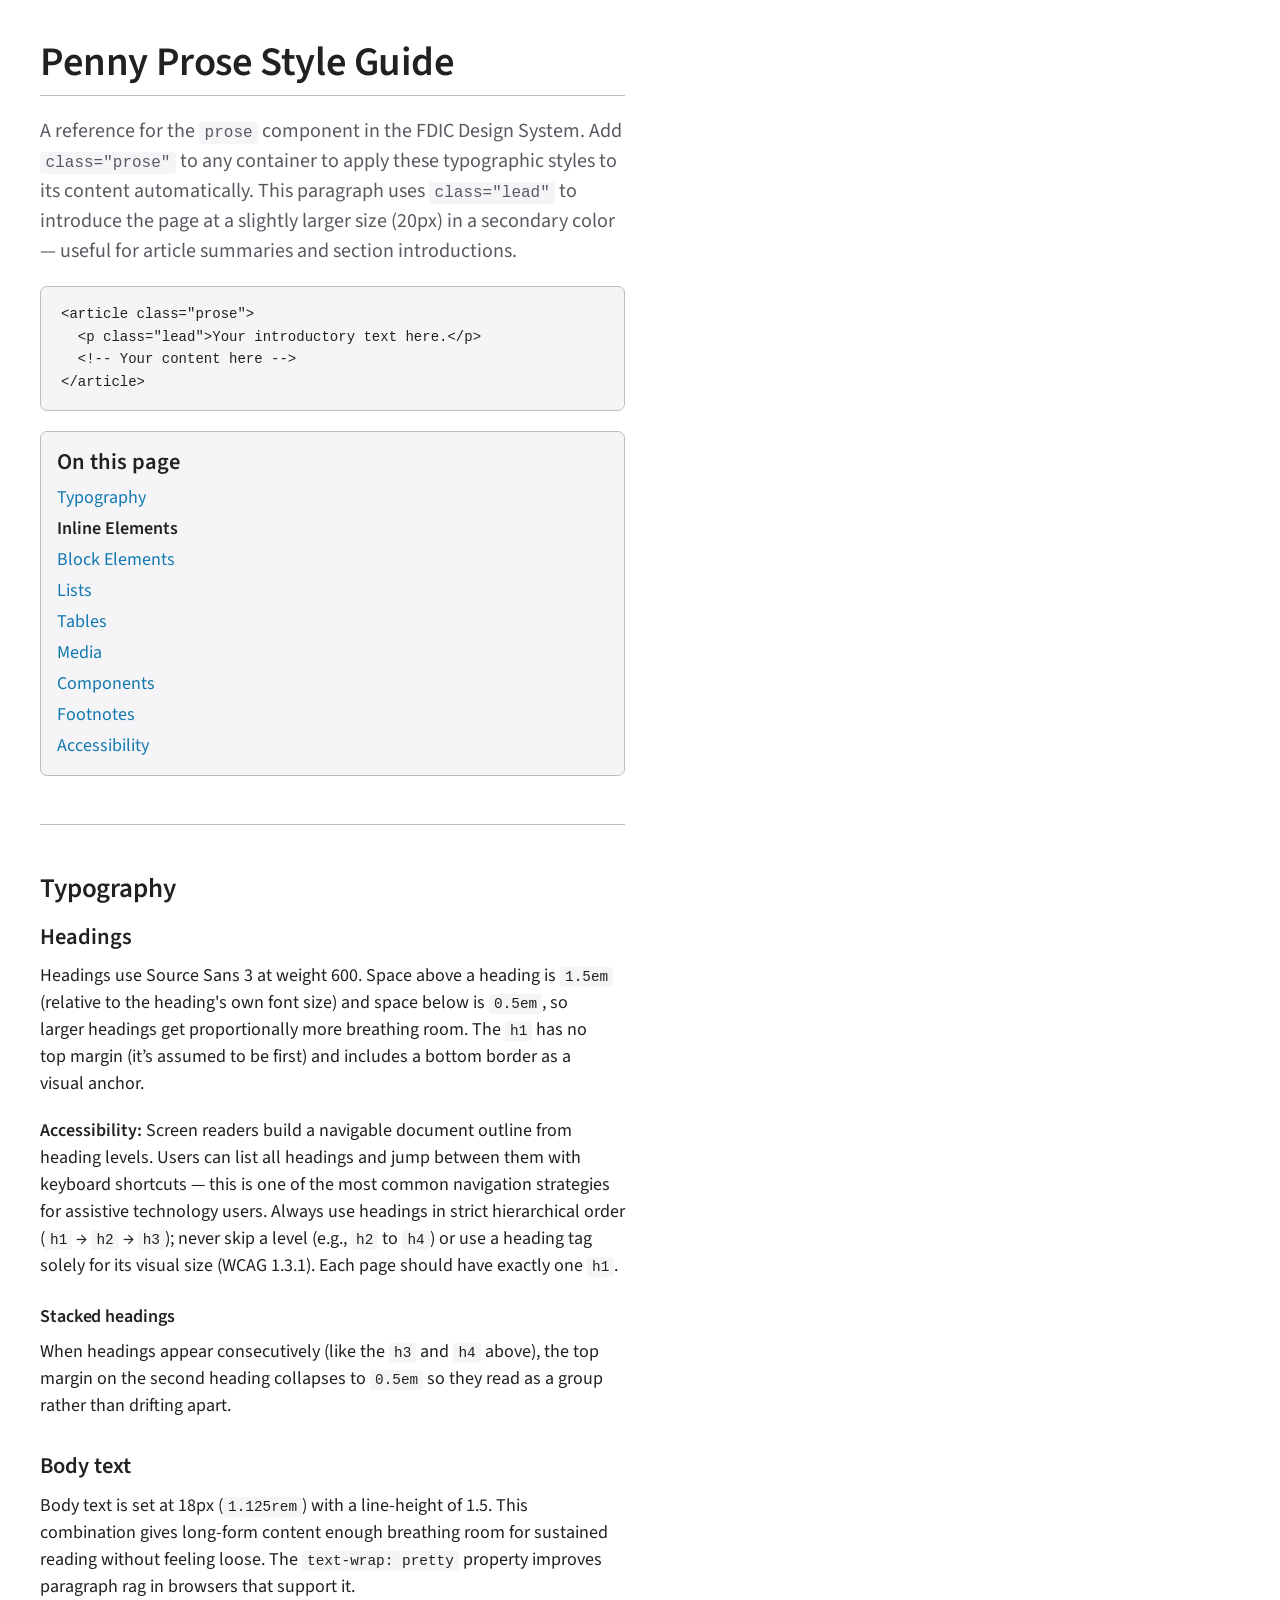
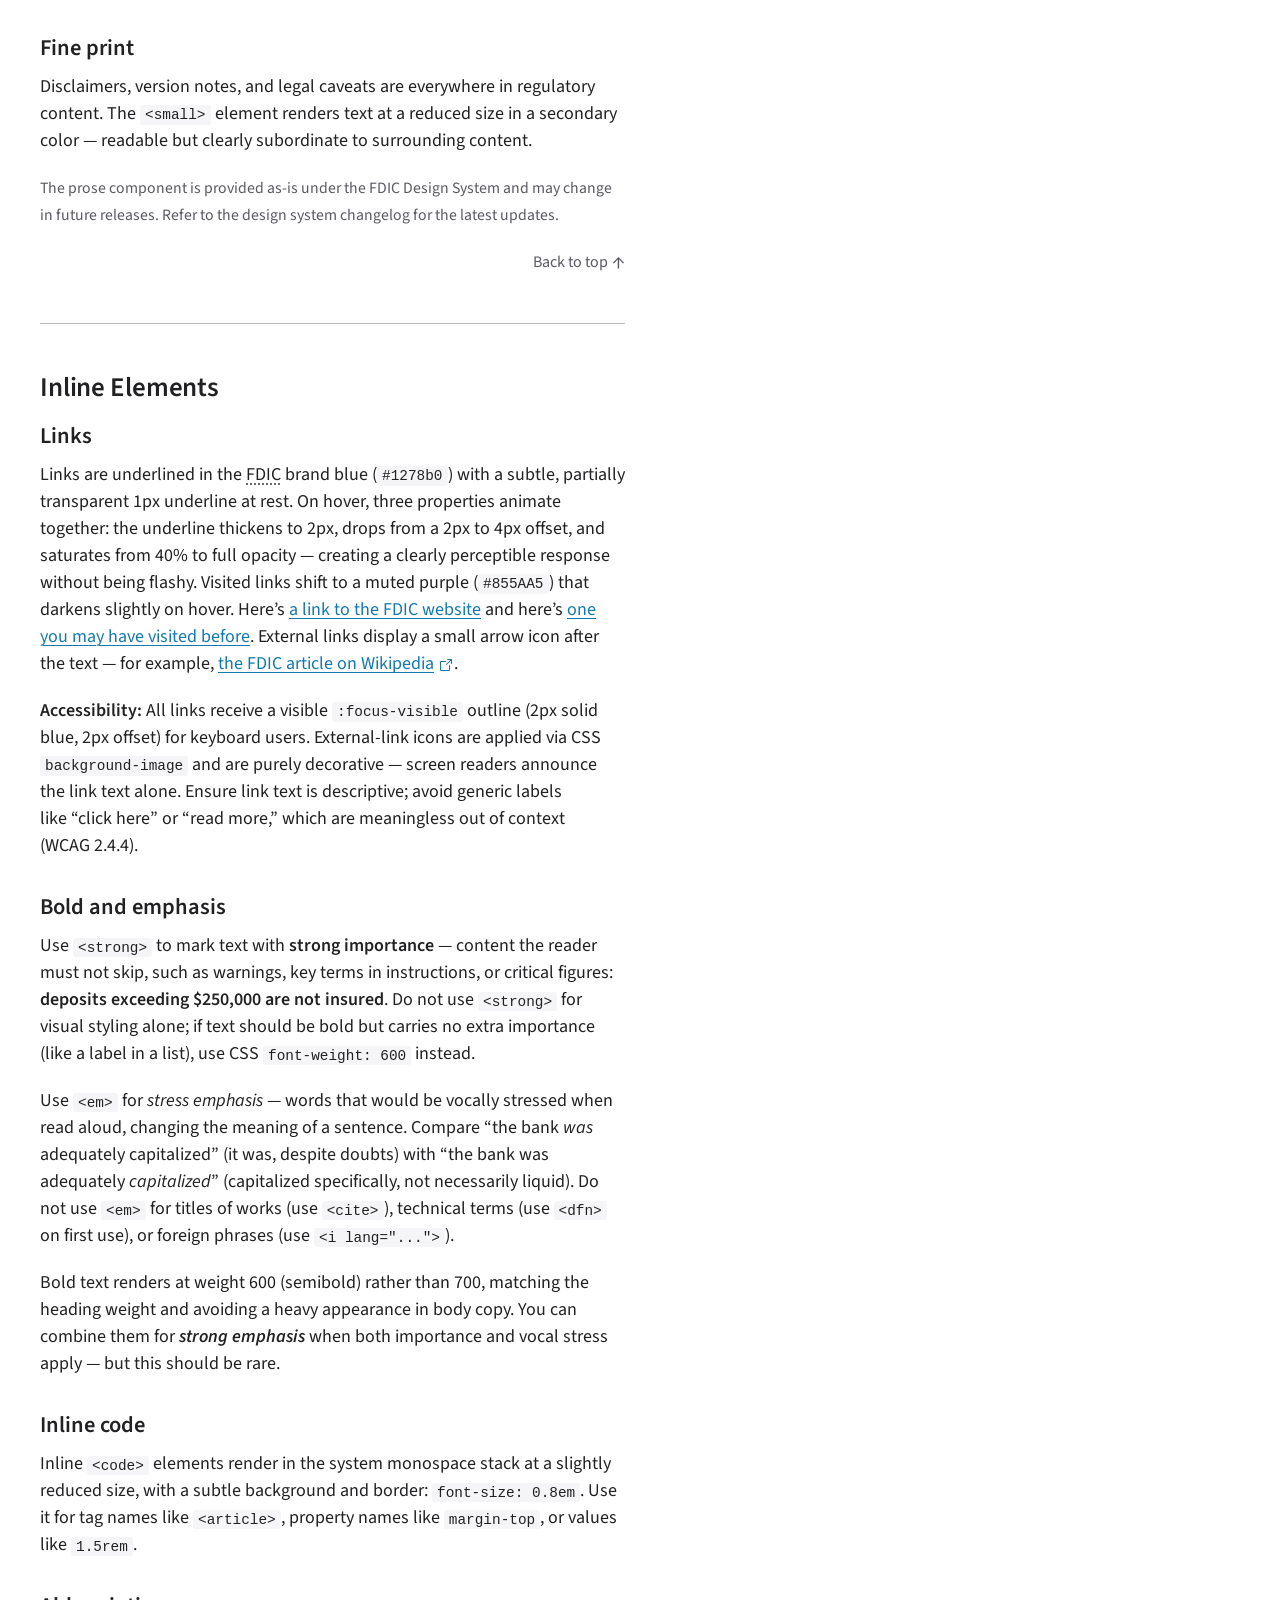
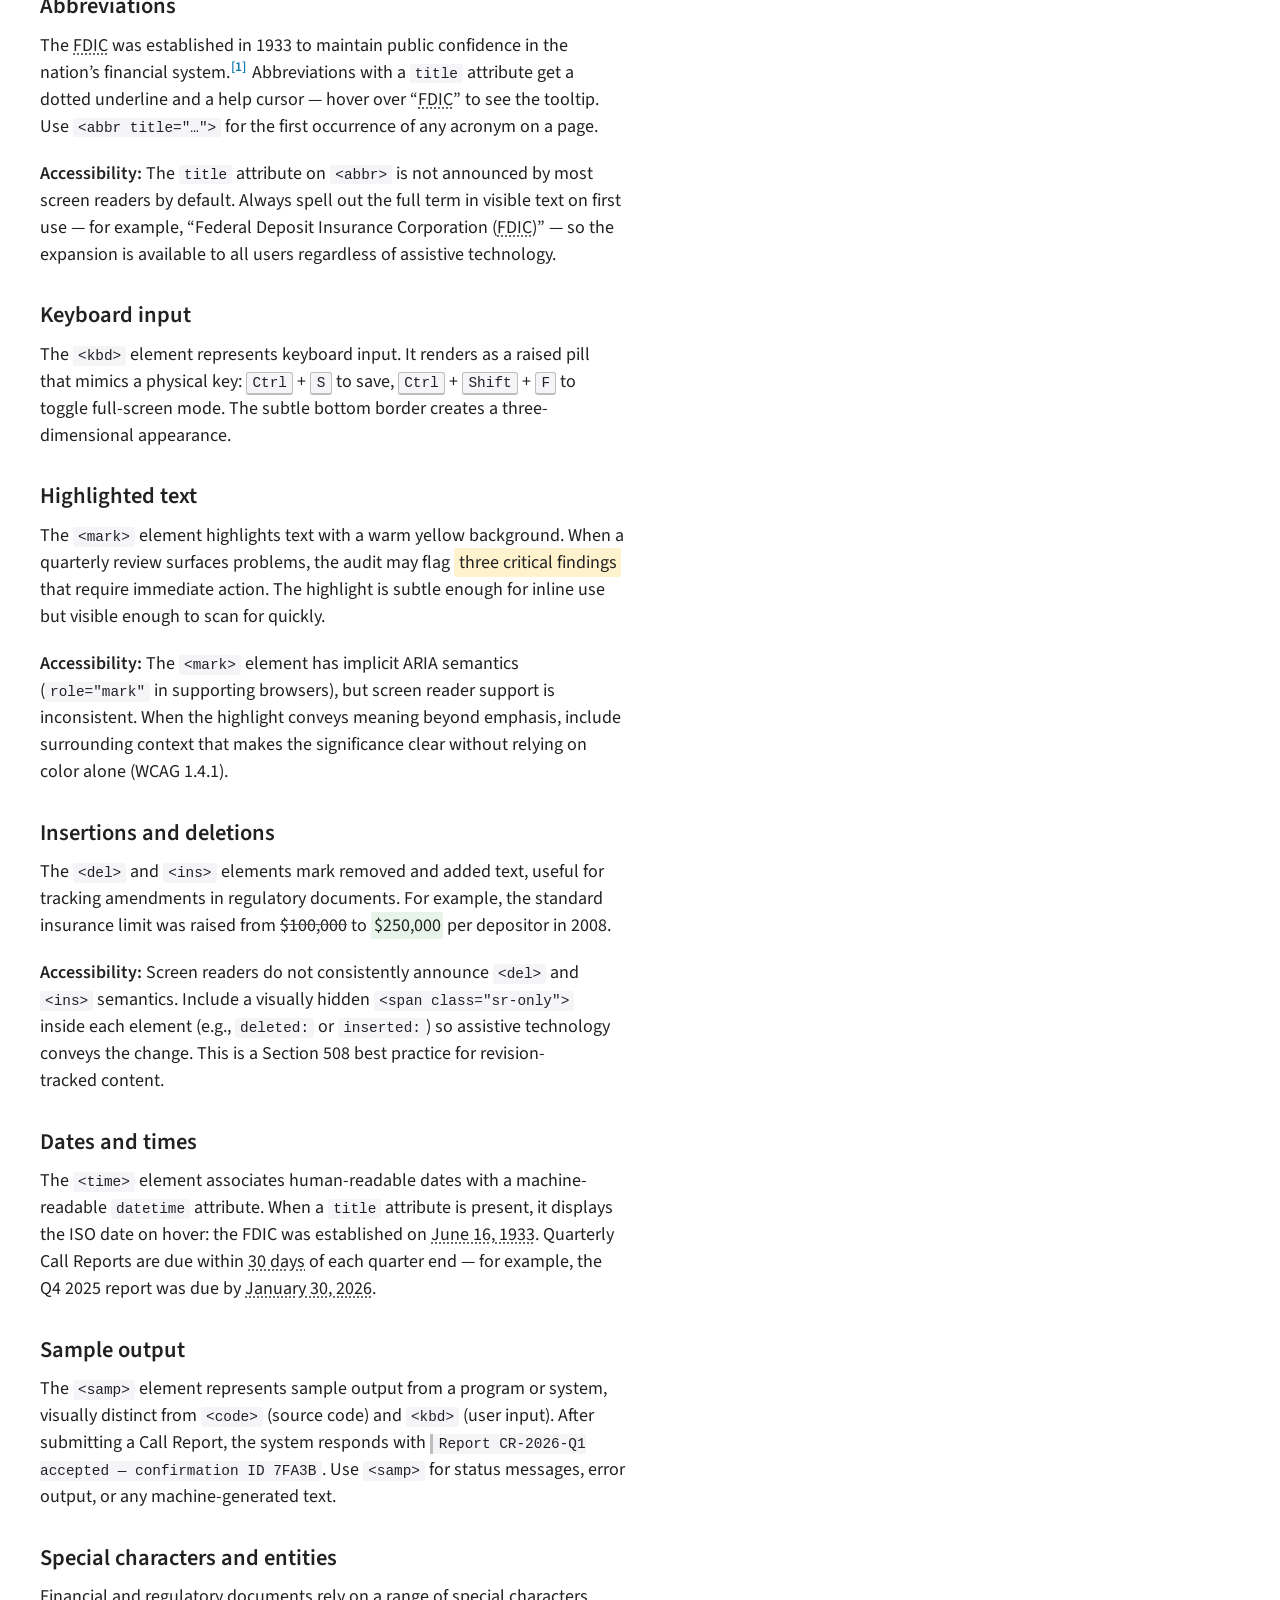
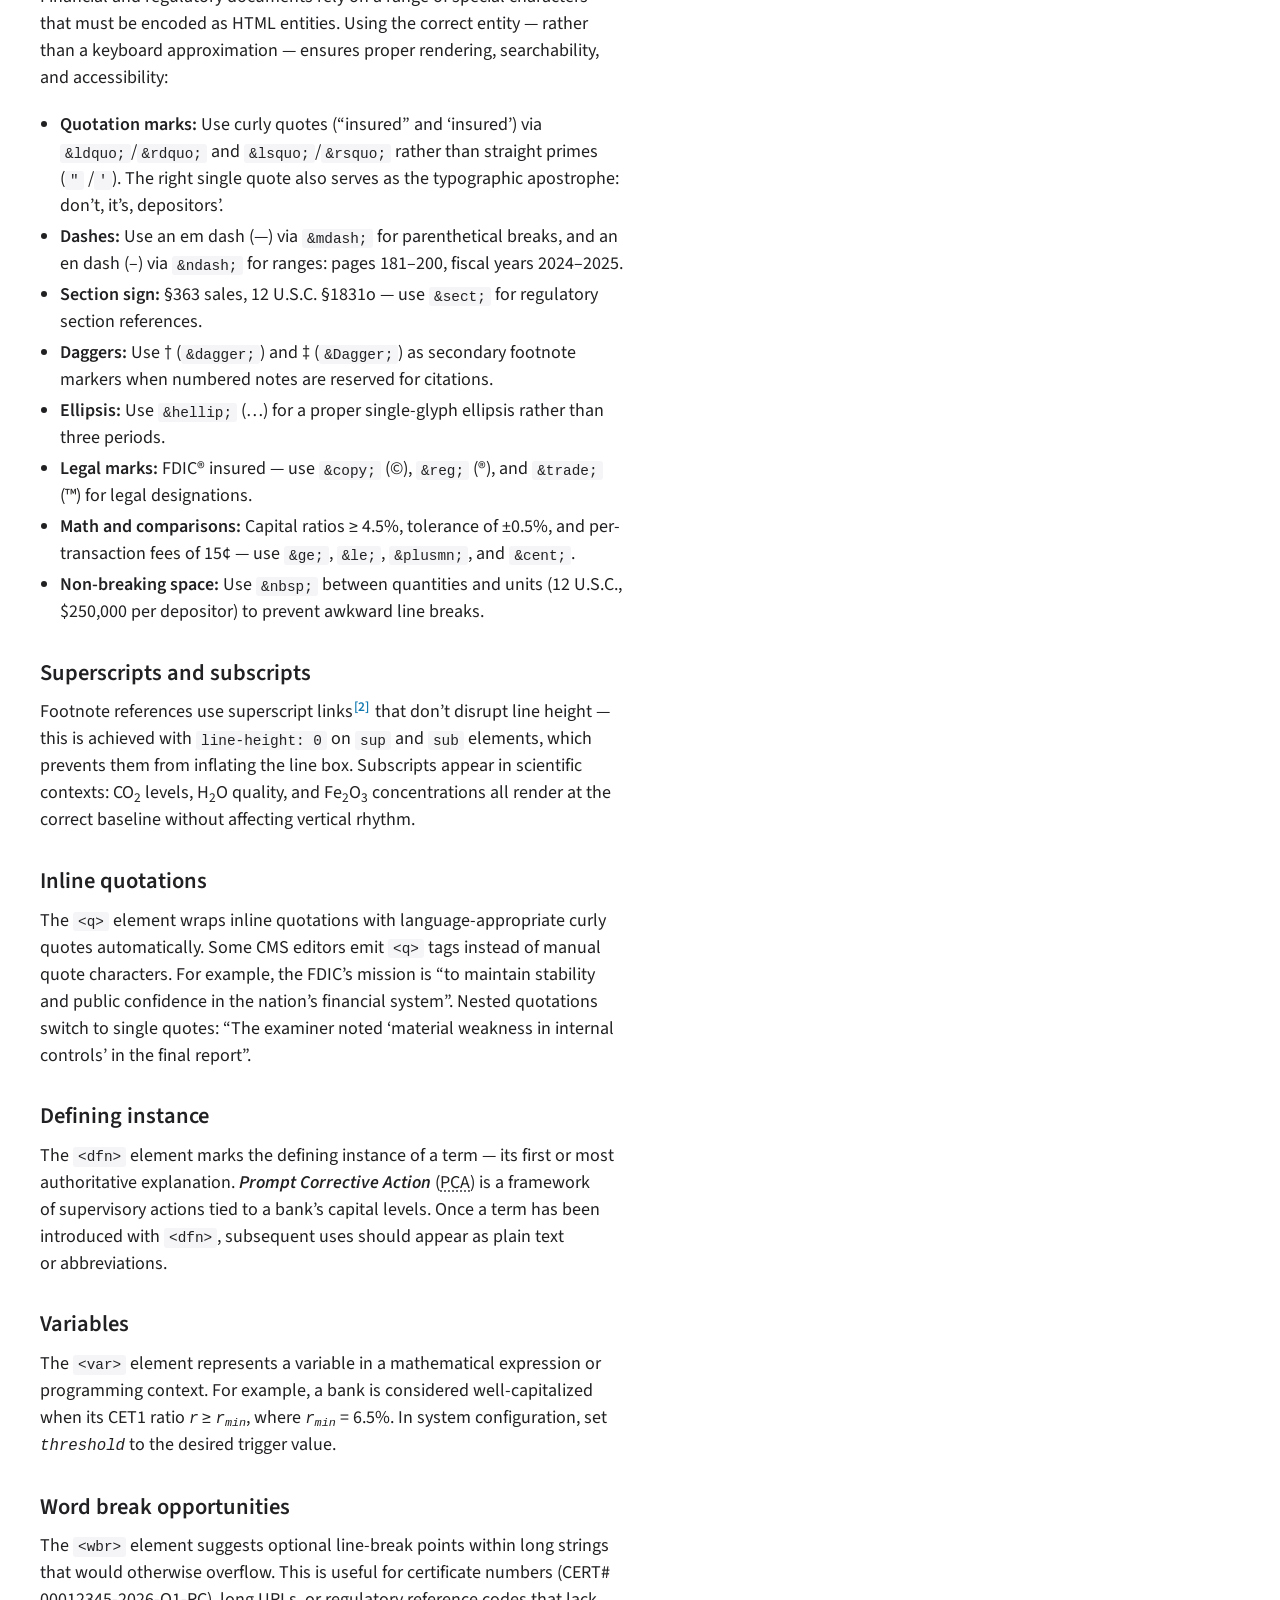
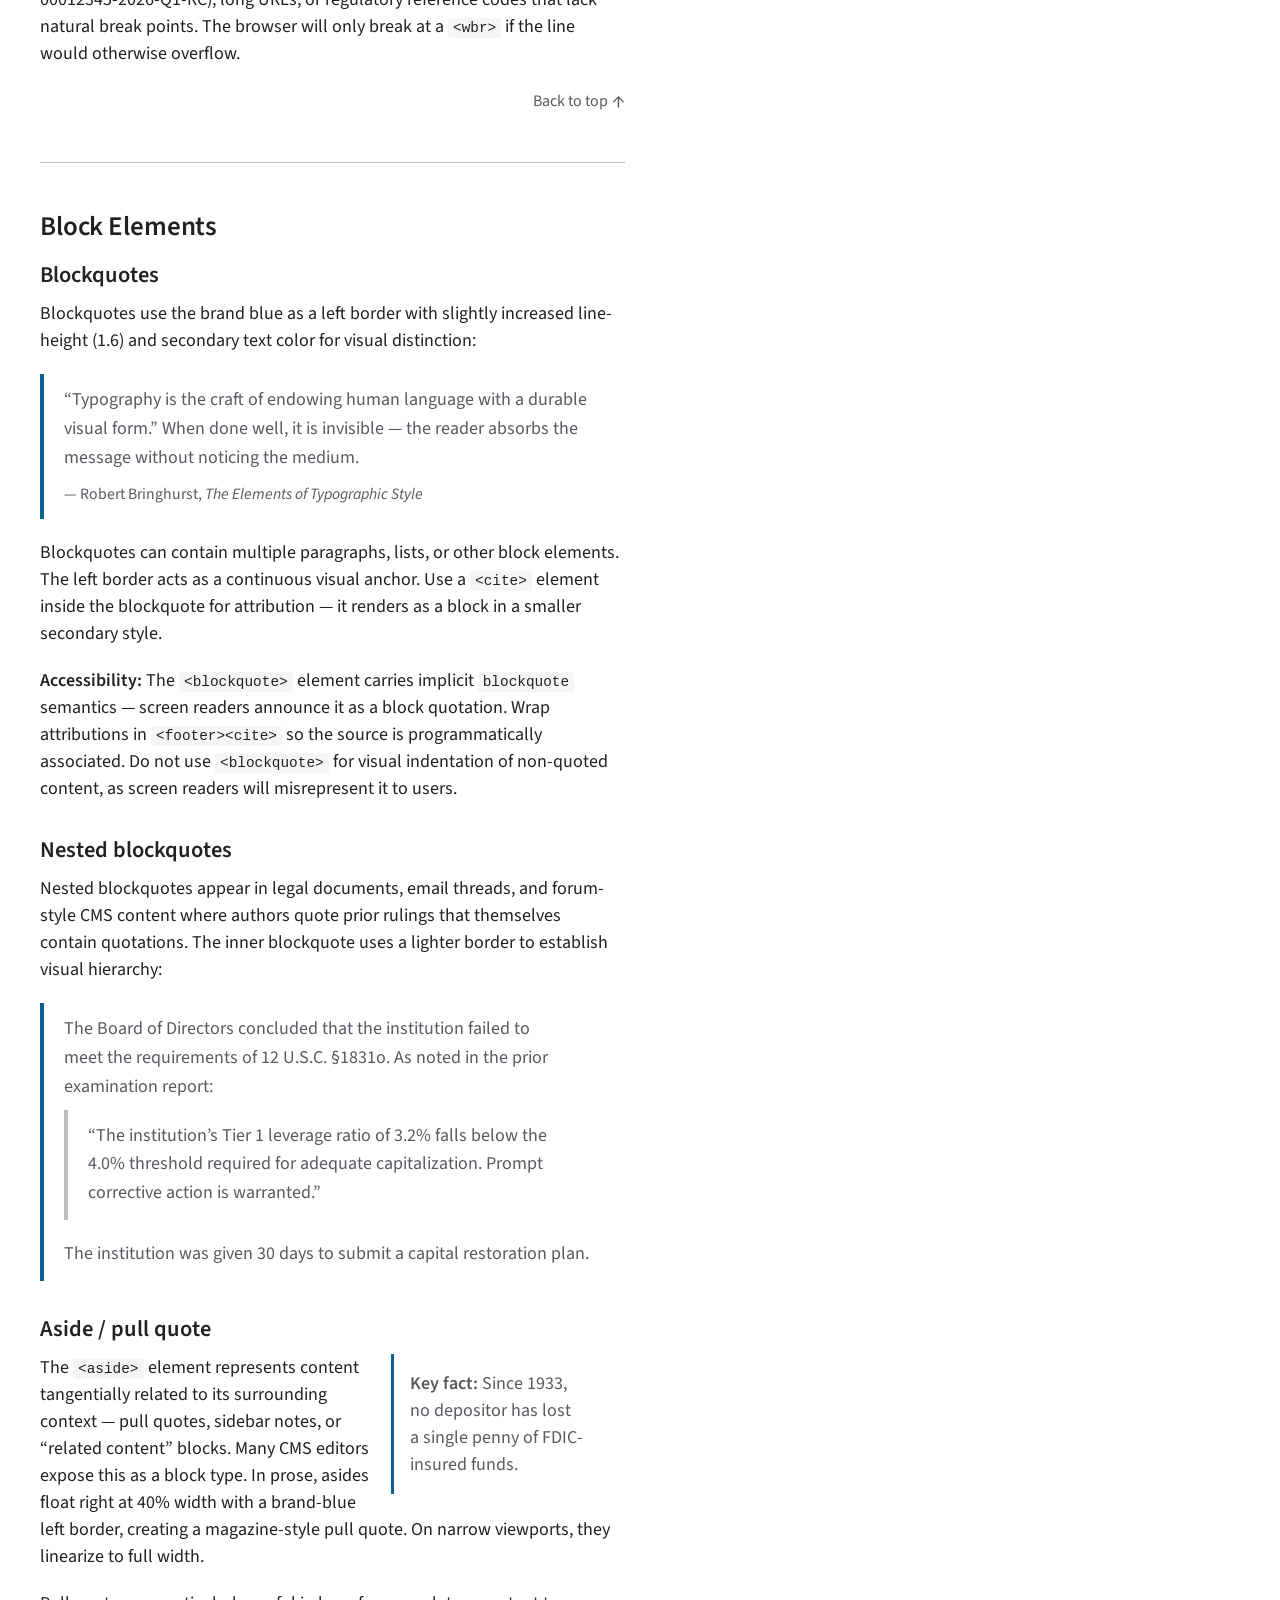
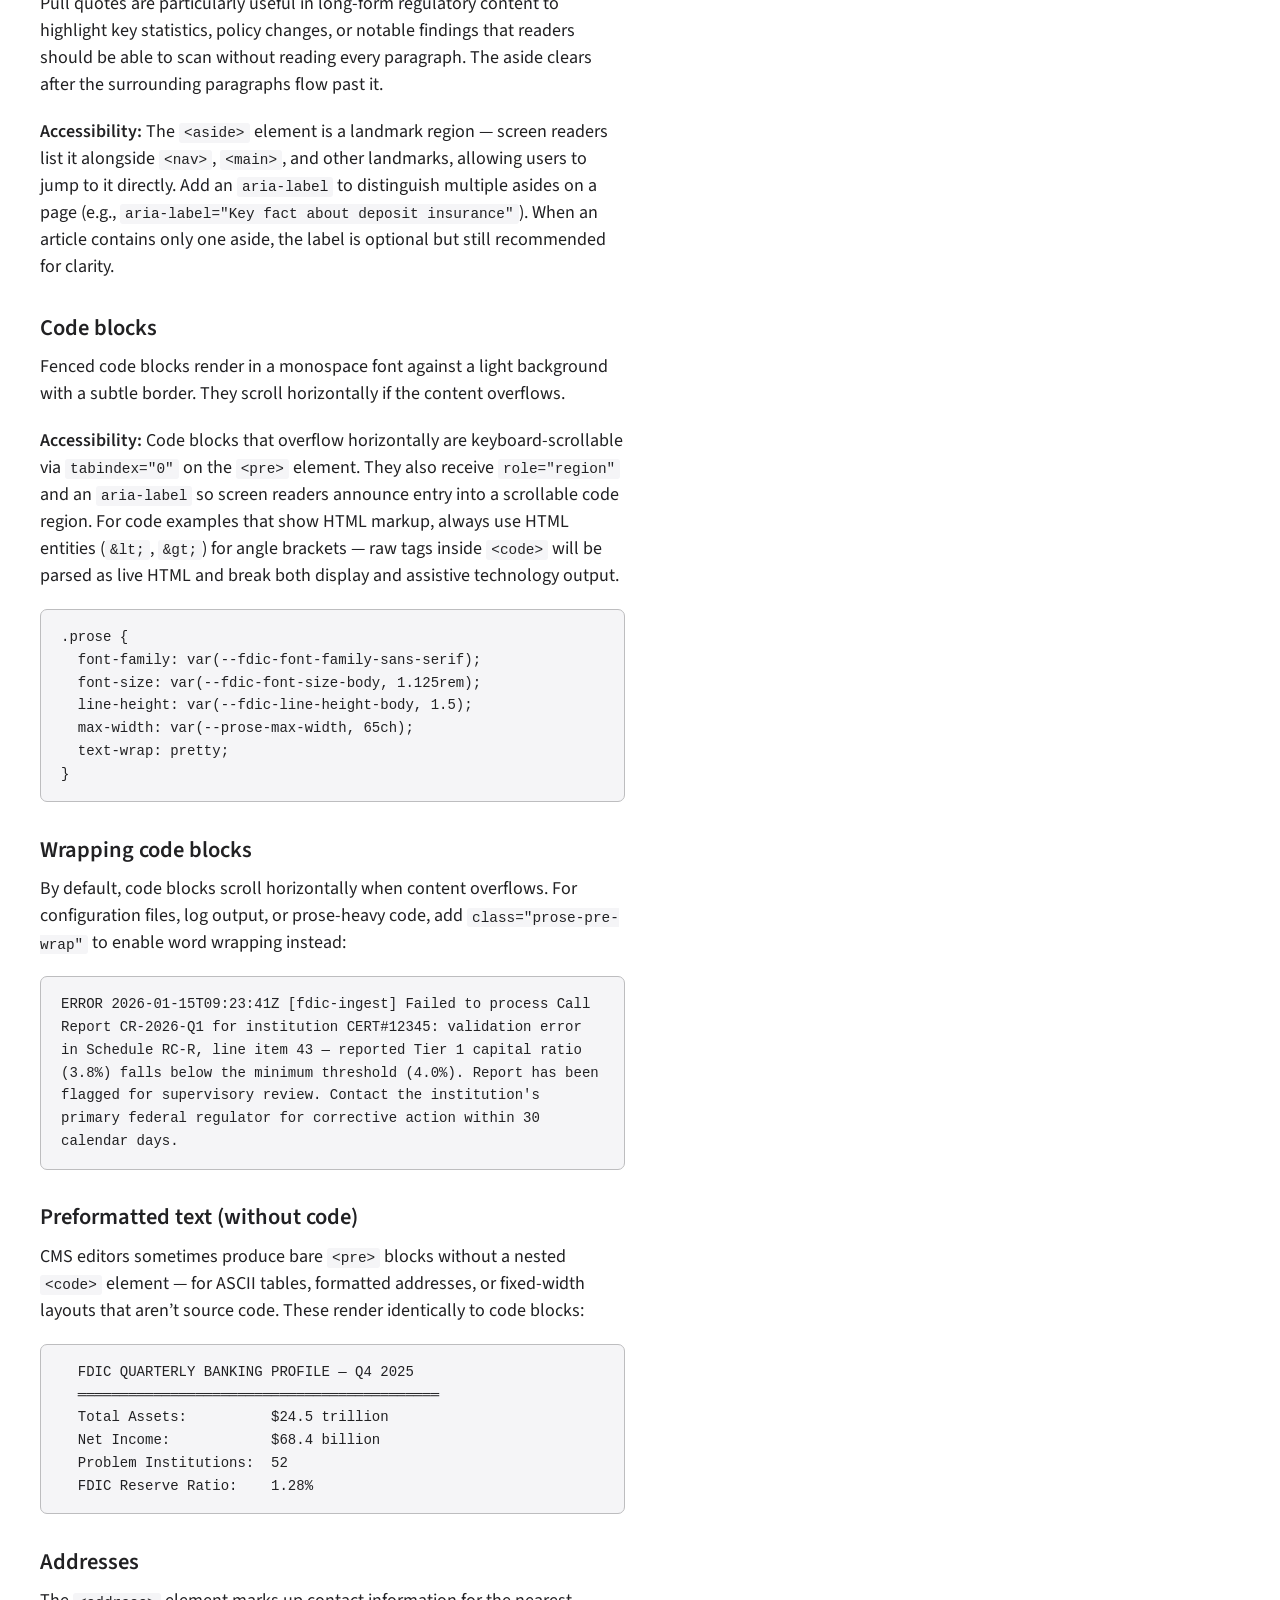
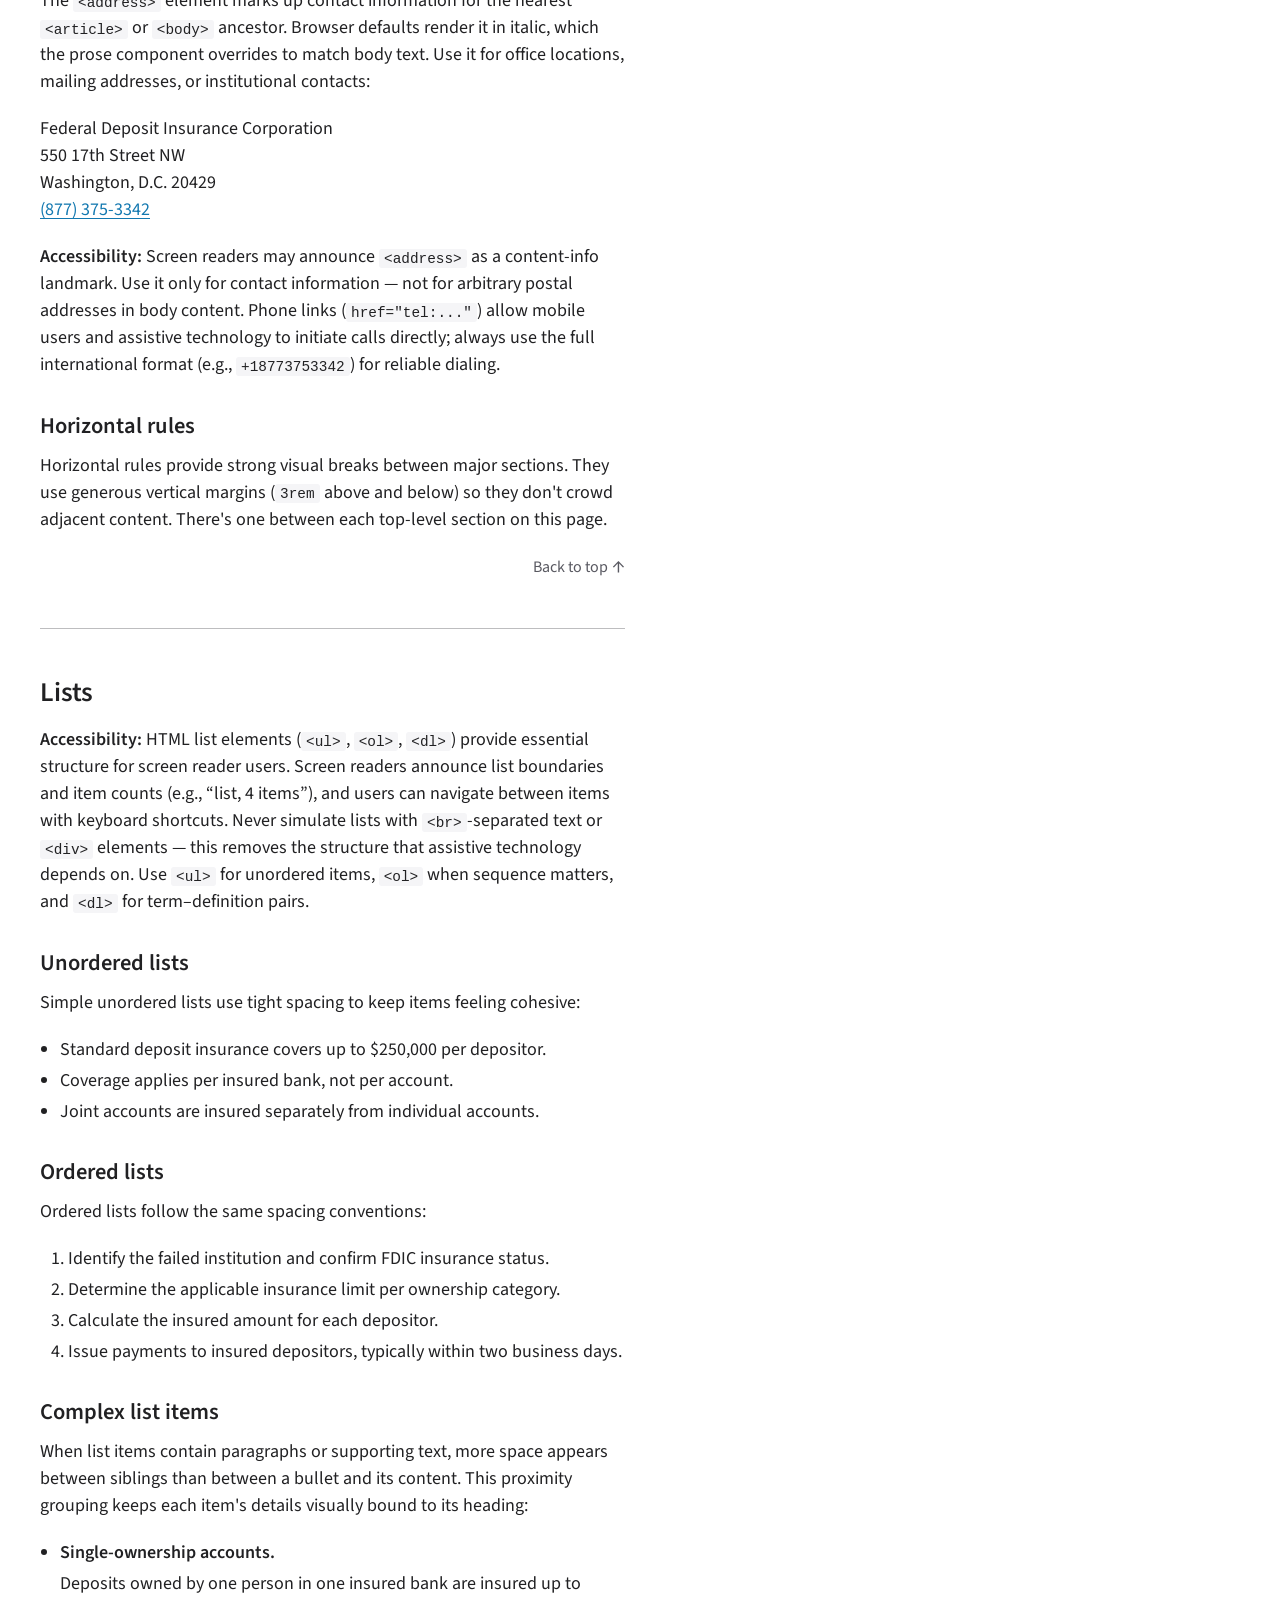
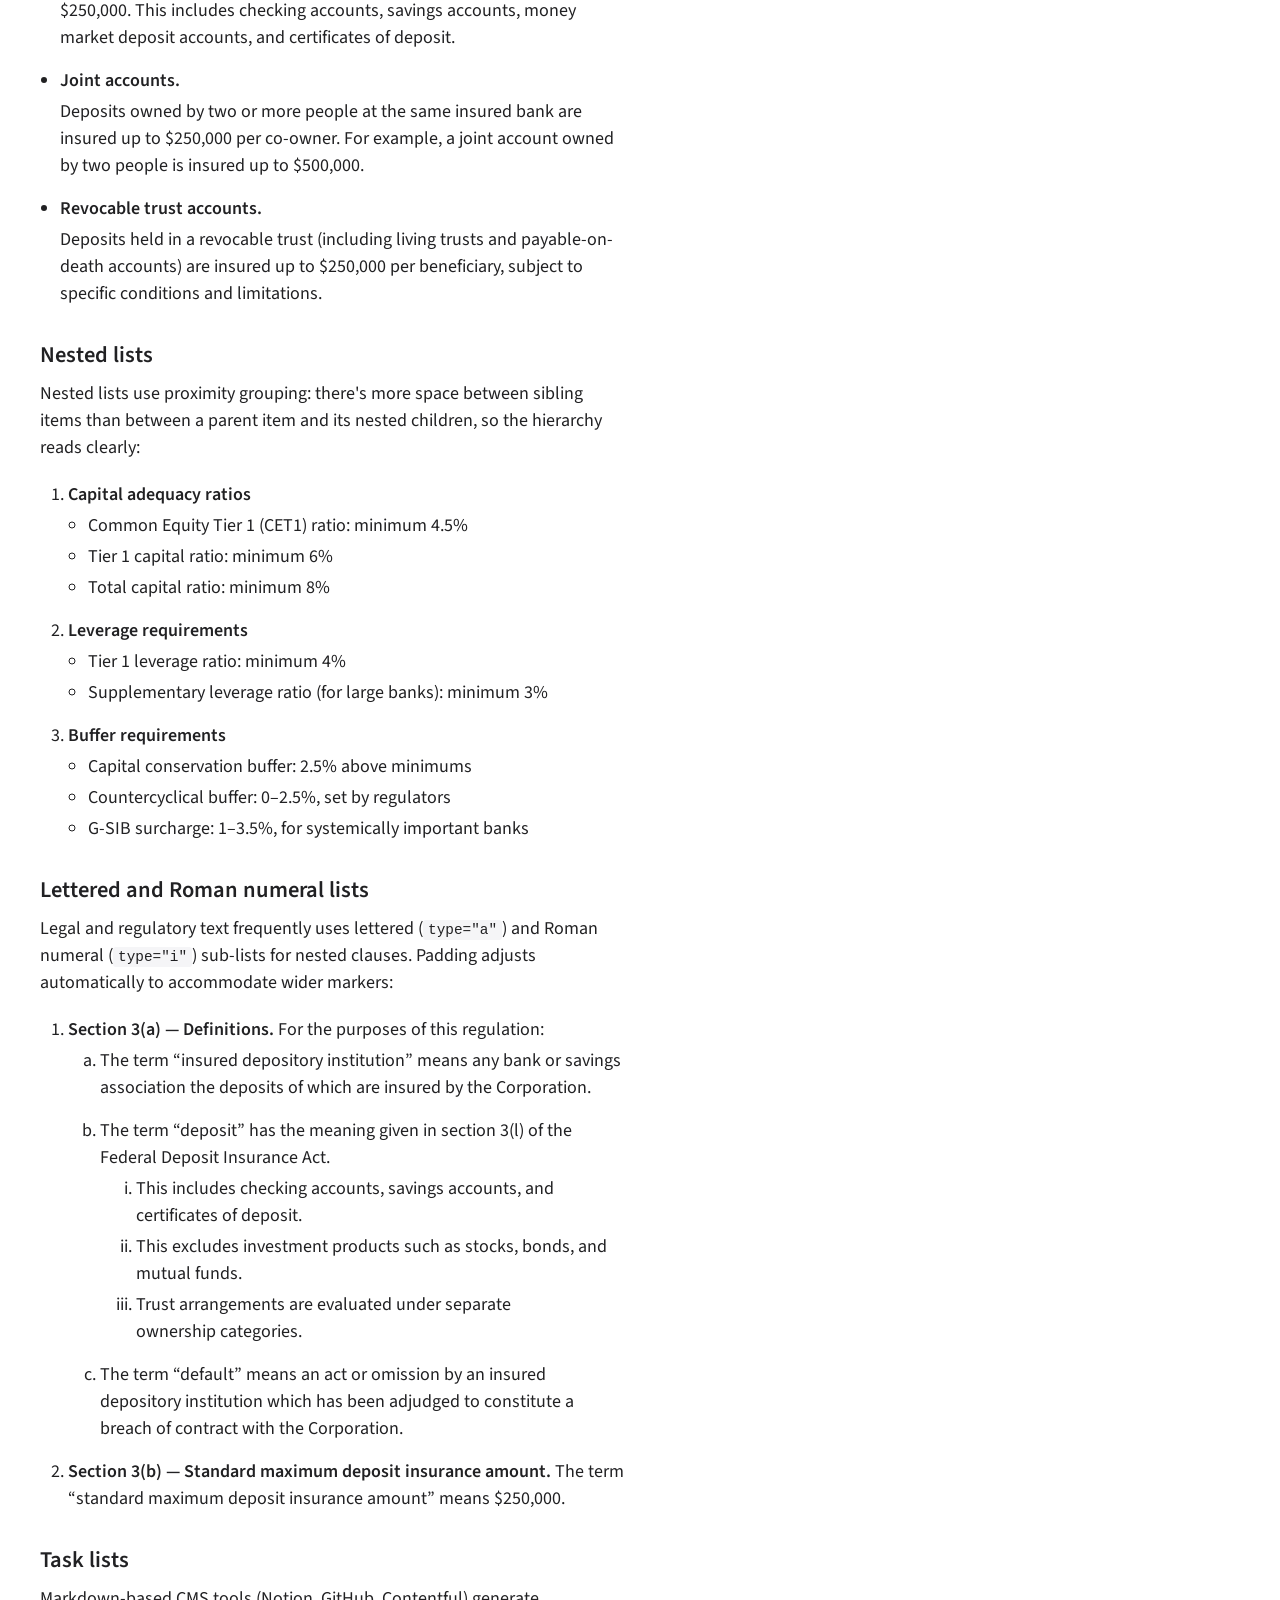
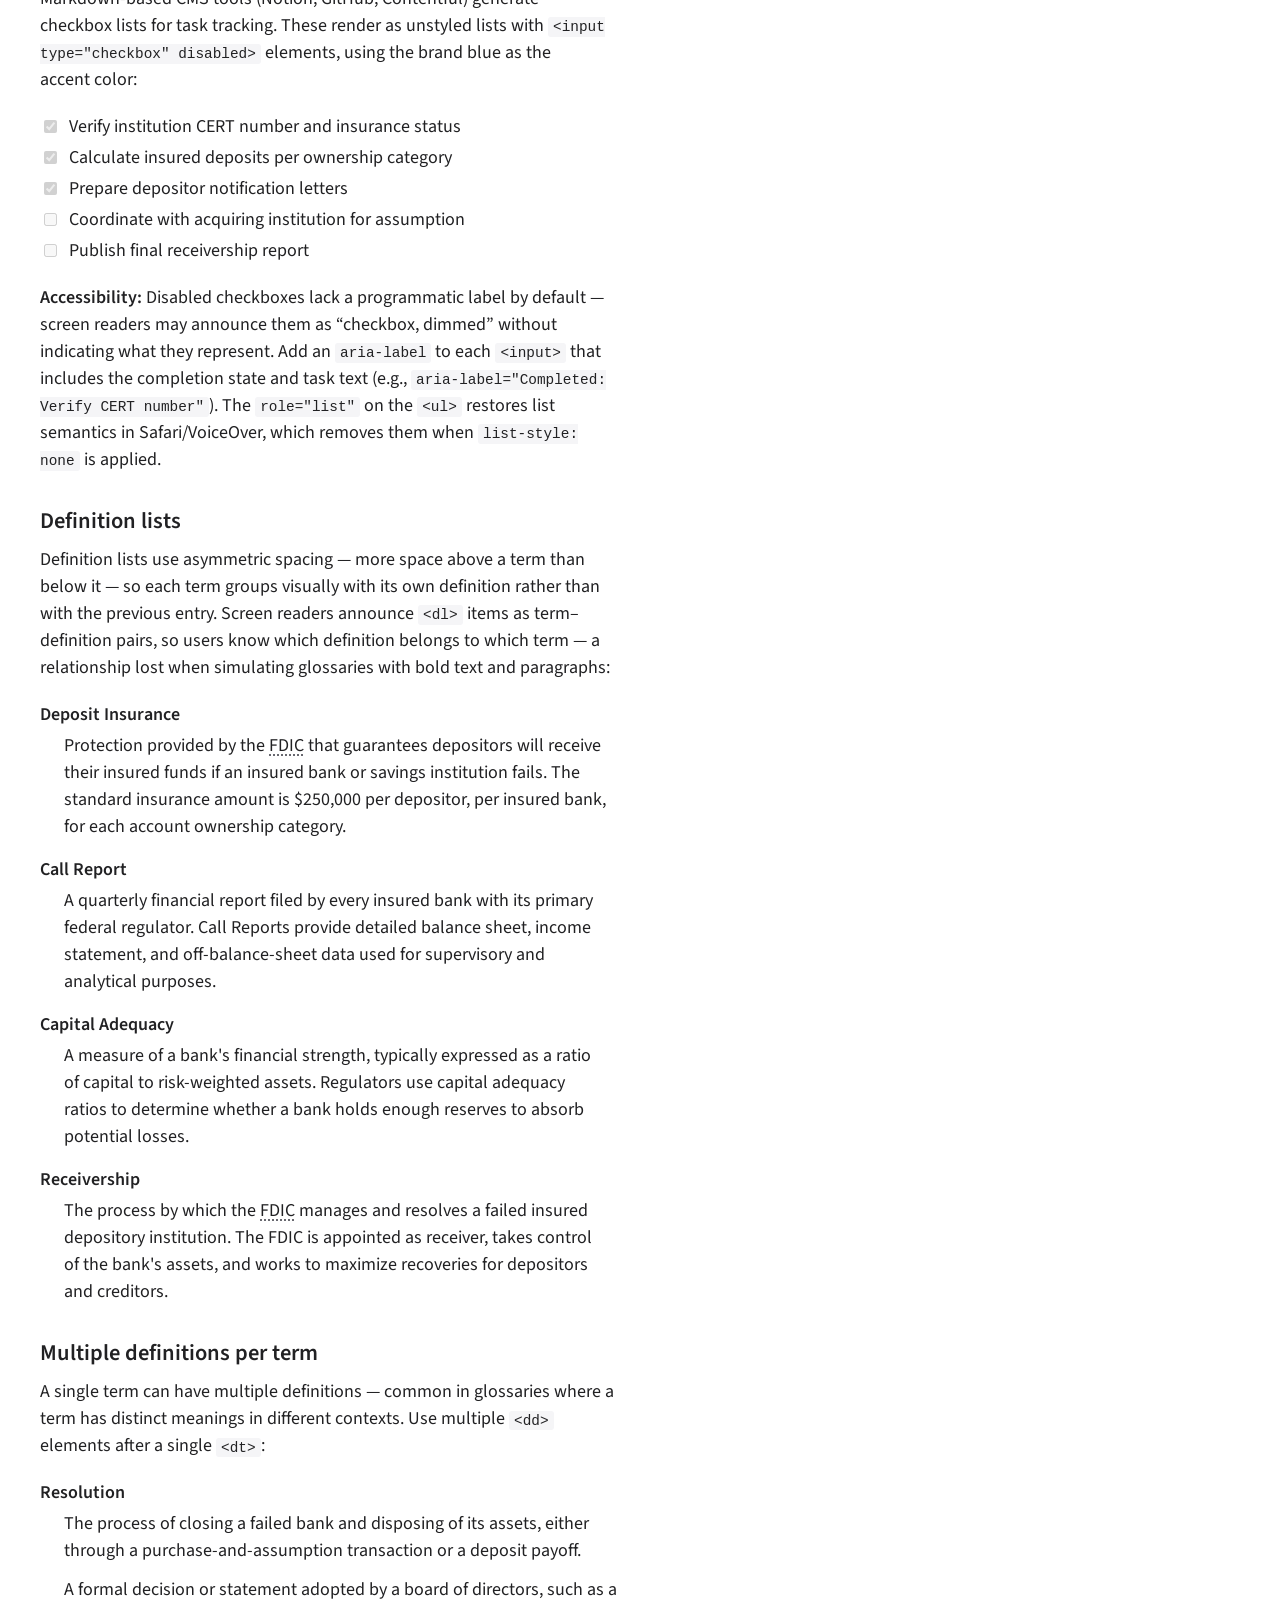
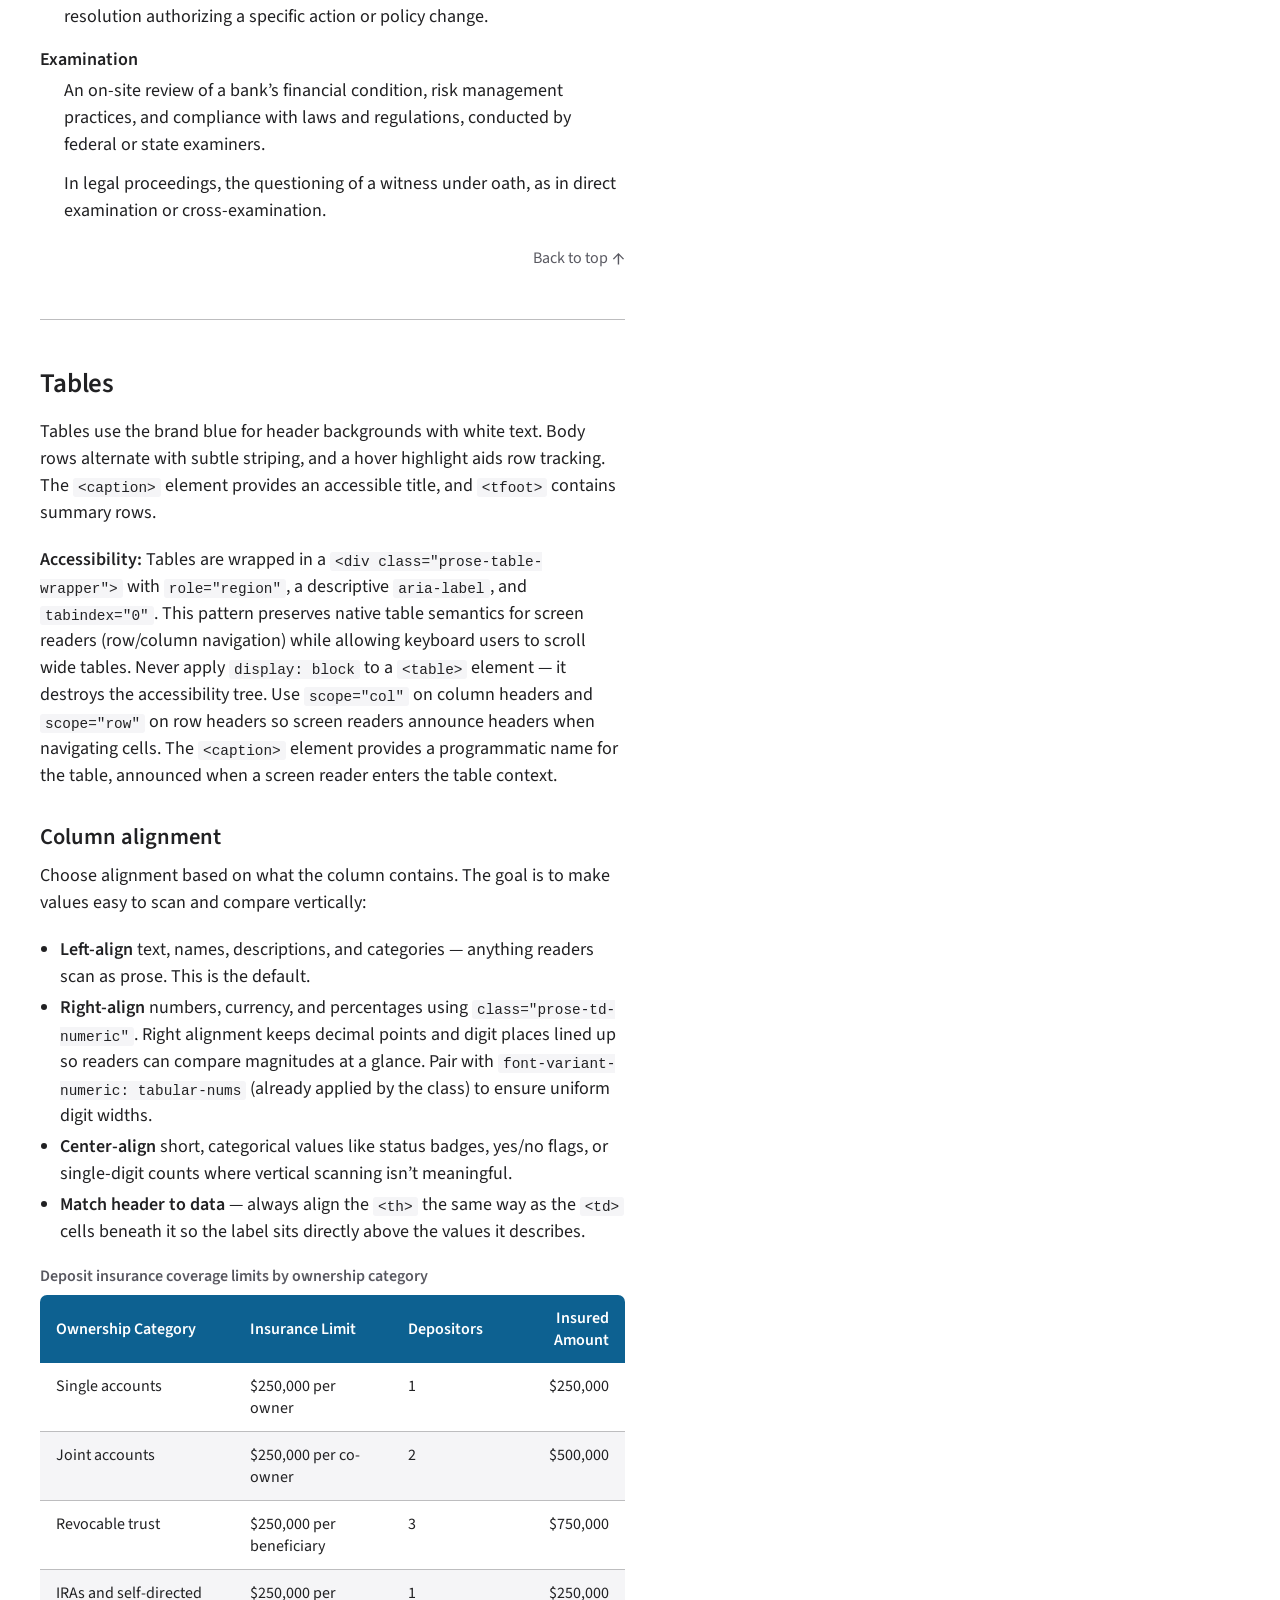
==== commit 2509780a: "Document typography accessibility guidance" ====
--- a/sites/fdic-typography/index.html
+++ b/sites/fdic-typography/index.html
@@ -43,6 +43,7 @@
 
 <h3>Headings</h3>
 <p>Headings use Source Sans 3 at weight 600. Space above a heading is <code>1.5em</code> (relative to the heading's own font size) and space below is <code>0.5em</code>, so larger headings get proportionally more breathing room. The <code>h1</code> has no top margin (it&rsquo;s assumed to be first) and includes a bottom border as a visual anchor.</p>
+<p><strong>Accessibility:</strong> Screen readers build a navigable document outline from heading levels. Users can list all headings and jump between them with keyboard shortcuts &mdash; this is one of the most common navigation strategies for assistive technology users. Always use headings in strict hierarchical order (<code>h1</code> &rarr; <code>h2</code> &rarr; <code>h3</code>); never skip a level (e.g., <code>h2</code> to <code>h4</code>) or use a heading tag solely for its visual size (WCAG 1.3.1). Each page should have exactly one <code>h1</code>.</p>
 
 <h4>Stacked headings</h4>
 <p>When headings appear consecutively (like the <code>h3</code> and <code>h4</code> above), the top margin on the second heading collapses to <code>0.5em</code> so they read as a group rather than drifting apart.</p>
@@ -85,6 +86,7 @@
 
 <h3>Highlighted text</h3>
 <p>The <code>&lt;mark&gt;</code> element highlights text with a warm yellow background. When a quarterly review surfaces problems, the audit may flag <mark>three critical findings</mark> that require immediate action. The highlight is subtle enough for inline use but visible enough to scan for quickly.</p>
+<p><strong>Accessibility:</strong> The <code>&lt;mark&gt;</code> element has implicit ARIA semantics (<code>role="mark"</code> in supporting browsers), but screen reader support is inconsistent. When the highlight conveys meaning beyond emphasis, include surrounding context that makes the significance clear without relying on color alone (WCAG 1.4.1).</p>
 
 <h3>Insertions and deletions</h3>
 <p>The <code>&lt;del&gt;</code> and <code>&lt;ins&gt;</code> elements mark removed and added text, useful for tracking amendments in regulatory documents. For example, the standard insurance limit was raised from <del><span class="sr-only">deleted: </span>$100,000</del> to <ins><span class="sr-only">inserted: </span>$250,000</ins> per depositor in 2008.</p>
@@ -140,6 +142,7 @@
 <footer><cite>— Robert Bringhurst, <em>The Elements of Typographic Style</em></cite></footer>
 </blockquote>
 <p>Blockquotes can contain multiple paragraphs, lists, or other block elements. The left border acts as a continuous visual anchor. Use a <code>&lt;cite&gt;</code> element inside the blockquote for attribution — it renders as a block in a smaller secondary style.</p>
+<p><strong>Accessibility:</strong> The <code>&lt;blockquote&gt;</code> element carries implicit <code>blockquote</code> semantics &mdash; screen readers announce it as a block quotation. Wrap attributions in <code>&lt;footer&gt;&lt;cite&gt;</code> so the source is programmatically associated. Do not use <code>&lt;blockquote&gt;</code> for visual indentation of non-quoted content, as screen readers will misrepresent it to users.</p>
 
 <h3>Nested blockquotes</h3>
 <p>Nested blockquotes appear in legal documents, email threads, and forum-style CMS content where authors quote prior rulings that themselves contain quotations. The inner blockquote uses a lighter border to establish visual hierarchy:</p>
@@ -152,14 +155,16 @@
 </blockquote>
 
 <h3>Aside / pull quote</h3>
-<aside>
+<aside aria-label="Key fact about deposit insurance">
 <p><strong>Key fact:</strong> Since 1933, no depositor has lost a single penny of FDIC-insured funds.</p>
 </aside>
 <p>The <code>&lt;aside&gt;</code> element represents content tangentially related to its surrounding context &mdash; pull quotes, sidebar notes, or &ldquo;related content&rdquo; blocks. Many CMS editors expose this as a block type. In prose, asides float right at 40% width with a brand-blue left border, creating a magazine-style pull quote. On narrow viewports, they linearize to full width.</p>
 <p>Pull quotes are particularly useful in long-form regulatory content to highlight key statistics, policy changes, or notable findings that readers should be able to scan without reading every paragraph. The aside clears after the surrounding paragraphs flow past it.</p>
+<p><strong>Accessibility:</strong> The <code>&lt;aside&gt;</code> element is a landmark region &mdash; screen readers list it alongside <code>&lt;nav&gt;</code>, <code>&lt;main&gt;</code>, and other landmarks, allowing users to jump to it directly. Add an <code>aria-label</code> to distinguish multiple asides on a page (e.g., <code>aria-label="Key fact about deposit insurance"</code>). When an article contains only one aside, the label is optional but still recommended for clarity.</p>
 
 <h3>Code blocks</h3>
-<p>Fenced code blocks render in a monospace font against a light background with a subtle border. They scroll horizontally if the content overflows:</p>
+<p>Fenced code blocks render in a monospace font against a light background with a subtle border. They scroll horizontally if the content overflows.</p>
+<p><strong>Accessibility:</strong> Code blocks that overflow horizontally are keyboard-scrollable via <code>tabindex="0"</code> on the <code>&lt;pre&gt;</code> element. They also receive <code>role="region"</code> and an <code>aria-label</code> so screen readers announce entry into a scrollable code region. For code examples that show HTML markup, always use HTML entities (<code>&amp;lt;</code>, <code>&amp;gt;</code>) for angle brackets &mdash; raw tags inside <code>&lt;code&gt;</code> will be parsed as live HTML and break both display and assistive technology output.</p>
 <pre><code class="language-css">.prose {
   font-family: var(--fdic-font-family-sans-serif);
   font-size: var(--fdic-font-size-body, 1.125rem);
@@ -191,6 +196,7 @@
   Washington, D.C. 20429<br />
   <a href="tel:+18773753342">(877) 375-3342</a>
 </address>
+<p><strong>Accessibility:</strong> Screen readers may announce <code>&lt;address&gt;</code> as a content-info landmark. Use it only for contact information &mdash; not for arbitrary postal addresses in body content. Phone links (<code>href="tel:..."</code>) allow mobile users and assistive technology to initiate calls directly; always use the full international format (e.g., <code>+18773753342</code>) for reliable dialing.</p>
 
 <h3>Horizontal rules</h3>
 <p>Horizontal rules provide strong visual breaks between major sections. They use generous vertical margins (<code>3rem</code> above and below) so they don't crowd adjacent content. There's one between each top-level section on this page.</p>
@@ -203,6 +209,7 @@
 <!-- ================================================================== -->
 
 <h2 id="lists">Lists</h2>
+<p><strong>Accessibility:</strong> HTML list elements (<code>&lt;ul&gt;</code>, <code>&lt;ol&gt;</code>, <code>&lt;dl&gt;</code>) provide essential structure for screen reader users. Screen readers announce list boundaries and item counts (e.g., &ldquo;list, 4 items&rdquo;), and users can navigate between items with keyboard shortcuts. Never simulate lists with <code>&lt;br&gt;</code>-separated text or <code>&lt;div&gt;</code> elements &mdash; this removes the structure that assistive technology depends on. Use <code>&lt;ul&gt;</code> for unordered items, <code>&lt;ol&gt;</code> when sequence matters, and <code>&lt;dl&gt;</code> for term&ndash;definition pairs.</p>
 
 <h3>Unordered lists</h3>
 <p>Simple unordered lists use tight spacing to keep items feeling cohesive:</p>
@@ -290,16 +297,17 @@
 
 <h3>Task lists</h3>
 <p>Markdown-based CMS tools (Notion, GitHub, Contentful) generate checkbox lists for task tracking. These render as unstyled lists with <code>&lt;input type="checkbox" disabled&gt;</code> elements, using the brand blue as the accent color:</p>
-<ul>
-<li><input type="checkbox" disabled checked /> Verify institution CERT number and insurance status</li>
-<li><input type="checkbox" disabled checked /> Calculate insured deposits per ownership category</li>
-<li><input type="checkbox" disabled checked /> Prepare depositor notification letters</li>
-<li><input type="checkbox" disabled /> Coordinate with acquiring institution for assumption</li>
-<li><input type="checkbox" disabled /> Publish final receivership report</li>
+<ul role="list" aria-label="Resolution process checklist">
+<li><input type="checkbox" disabled checked aria-label="Completed: Verify institution CERT number and insurance status" /> Verify institution CERT number and insurance status</li>
+<li><input type="checkbox" disabled checked aria-label="Completed: Calculate insured deposits per ownership category" /> Calculate insured deposits per ownership category</li>
+<li><input type="checkbox" disabled checked aria-label="Completed: Prepare depositor notification letters" /> Prepare depositor notification letters</li>
+<li><input type="checkbox" disabled aria-label="Not completed: Coordinate with acquiring institution for assumption" /> Coordinate with acquiring institution for assumption</li>
+<li><input type="checkbox" disabled aria-label="Not completed: Publish final receivership report" /> Publish final receivership report</li>
 </ul>
+<p><strong>Accessibility:</strong> Disabled checkboxes lack a programmatic label by default &mdash; screen readers may announce them as &ldquo;checkbox, dimmed&rdquo; without indicating what they represent. Add an <code>aria-label</code> to each <code>&lt;input&gt;</code> that includes the completion state and task text (e.g., <code>aria-label="Completed: Verify CERT number"</code>). The <code>role="list"</code> on the <code>&lt;ul&gt;</code> restores list semantics in Safari/VoiceOver, which removes them when <code>list-style: none</code> is applied.</p>
 
 <h3>Definition lists</h3>
-<p>Definition lists use asymmetric spacing — more space above a term than below it — so each term groups visually with its own definition rather than with the previous entry:</p>
+<p>Definition lists use asymmetric spacing — more space above a term than below it — so each term groups visually with its own definition rather than with the previous entry. Screen readers announce <code>&lt;dl&gt;</code> items as term&ndash;definition pairs, so users know which definition belongs to which term &mdash; a relationship lost when simulating glossaries with bold text and paragraphs:</p>
 <dl>
   <dt>Deposit Insurance</dt>
   <dd>Protection provided by the <abbr title="Federal Deposit Insurance Corporation">FDIC</abbr> that guarantees depositors will receive their insured funds if an insured bank or savings institution fails. The standard insurance amount is $250,000 per depositor, per insured bank, for each account ownership category.</dd>
@@ -499,6 +507,8 @@
   <iframe src="https://www.youtube-nocookie.com/embed/dQw4w9WgXcQ" title="Sample embedded video" allow="accelerometer; autoplay; clipboard-write; encrypted-media; gyroscope; picture-in-picture" allowfullscreen></iframe>
 </div>
 
+<p><strong>Accessibility:</strong> All <code>&lt;iframe&gt;</code> embeds must include a <code>title</code> attribute that describes the embedded content (WCAG 4.1.2) &mdash; screen readers use it as the accessible name for the frame. For self-hosted <code>&lt;video&gt;</code> and <code>&lt;audio&gt;</code>, always include the <code>controls</code> attribute so keyboard users can play, pause, and seek. Provide captions (<code>&lt;track kind="captions"&gt;</code>) for video and a transcript link for audio to meet Section&nbsp;508 requirements for multimedia. The text fallback inside the element (e.g., &ldquo;Your browser does not support the video element&rdquo;) serves users on older browsers, not assistive technology users.</p>
+
 <p>Self-hosted <code>&lt;video&gt;</code> elements render as block-level with rounded corners, matching image styling:</p>
 <figure>
 <video controls preload="metadata" poster="https://placehold.co/720x400?text=Video+poster+frame">
@@ -578,7 +588,8 @@
 &lt;/div&gt;</code></pre>
 
 <h3>Progress bars</h3>
-<p>The <code>&lt;progress&gt;</code> element represents the completion of a task. Always pair it with a visible label and use <code>aria-label</code> or a <code>&lt;label&gt;</code> element for screen readers. When a <code>value</code> attribute is present, the bar fills to that proportion. Omitting <code>value</code> creates an <strong>indeterminate</strong> progress bar &mdash; a striped animation indicating work in progress without a known completion percentage:</p>
+<p>The <code>&lt;progress&gt;</code> element represents the completion of a task. Always pair it with a visible label and use <code>aria-label</code> or a <code>&lt;label&gt;</code> element for screen readers. When a <code>value</code> attribute is present, the bar fills to that proportion. Omitting <code>value</code> creates an <strong>indeterminate</strong> progress bar &mdash; a striped animation indicating work in progress without a known completion percentage.</p>
+<p><strong>Accessibility:</strong> The <code>&lt;progress&gt;</code> element has implicit <code>role="progressbar"</code> semantics. Screen readers announce its value as a percentage. Always provide both a visible <code>&lt;label&gt;</code> (via <code>for</code>/<code>id</code>) and an <code>aria-label</code> that includes the current value (e.g., <code>"Examination review progress: 72%"</code>). Include text content inside the <code>&lt;progress&gt;</code> tag as fallback for older browsers. For indeterminate progress, use descriptive text like <code>"Uploading&hellip;"</code> as the fallback:</p>
 <div class="prose-progress-group">
   <label for="progress-review">Examination review progress</label>
   <progress id="progress-review" value="72" max="100" aria-label="Examination review progress: 72%">72%</progress>
@@ -590,7 +601,8 @@
 </div>
 
 <h3>Meters</h3>
-<p>The <code>&lt;meter&gt;</code> element represents a scalar measurement within a known range — ideal for capital ratios, compliance scores, or any bounded value. The <code>low</code>, <code>high</code>, and <code>optimum</code> attributes let the browser color the bar to indicate whether the value is acceptable:</p>
+<p>The <code>&lt;meter&gt;</code> element represents a scalar measurement within a known range — ideal for capital ratios, compliance scores, or any bounded value. The <code>low</code>, <code>high</code>, and <code>optimum</code> attributes let the browser color the bar to indicate whether the value is acceptable.</p>
+<p><strong>Accessibility:</strong> Screen readers announce <code>&lt;meter&gt;</code> elements with their value and range. The <code>low</code>, <code>high</code>, and <code>optimum</code> attributes change the bar color (green/yellow/red), but color alone does not convey status to non-visual users. Always include a visible text label with the value and status descriptor (e.g., <code>"12.4% (well-capitalized)"</code>) adjacent to the meter:</p>
 <div class="prose-meter-group">
   <label for="meter-cet1">CET1 capital ratio</label>
   <meter id="meter-cet1" value="12.4" min="0" max="20" low="4.5" high="8" optimum="12" aria-label="CET1 capital ratio: 12.4%">12.4%</meter>
@@ -609,6 +621,7 @@
 
 <h3>Output element</h3>
 <p>The <code>&lt;output&gt;</code> element represents the result of a calculation or user action. It renders in a monospace font with a subtle background, similar to inline code but semantically distinct. For example, based on three beneficiaries at $250,000 each, the maximum insured amount is <output>$750,000</output>. Use <code>&lt;output&gt;</code> for computed values, conversion results, or system-generated responses within flowing text.</p>
+<p><strong>Accessibility:</strong> The <code>&lt;output&gt;</code> element has an implicit <code>role="status"</code> (ARIA live region), meaning screen readers will announce its content when it changes dynamically. Use the <code>for</code> attribute to associate it with the input controls that drive the calculation (e.g., <code>&lt;output for="beneficiaries amount"&gt;</code>). For static content that does not update, <code>&lt;output&gt;</code> is still appropriate semantically but the live region behavior will not apply.</p>
 
 <h3>Collapsible sections</h3>
 <p>The <code>&lt;details&gt;</code> and <code>&lt;summary&gt;</code> elements create accordion-style collapsible sections. The summary uses a Phosphor chevron icon on the right side that rotates on open, with hover, active, and focus-visible states:</p>
--- a/sites/fdic-typography/styles.css
+++ b/sites/fdic-typography/styles.css
@@ -717,11 +717,11 @@
   content: "";
   flex-shrink: 0;
   margin-left: auto;
-  width: 18px;
-  height: 18px;
-  padding: 4px;
+  width: 1em;
+  height: 1em;
+  padding: 0.22em;
   box-sizing: content-box;
-  background: no-repeat center / 18px 18px;
+  background: no-repeat center / 1em 1em;
   /* Phosphor CaretDown (regular) */
   background-image: url("data:image/svg+xml,%3Csvg xmlns='http://www.w3.org/2000/svg' width='18' height='18' viewBox='0 0 256 256'%3E%3Cpath fill='%23212123' d='M213.66 101.66l-80 80a8 8 0 0 1-11.32 0l-80-80a8 8 0 0 1 11.32-11.32L128 164.69l74.34-74.35a8 8 0 0 1 11.32 11.32Z'/%3E%3C/svg%3E");
   transition: transform 0.2s ease;
@@ -1039,6 +1039,9 @@
 .prose .prose-footnotes a[href^="#ref"] {
   text-decoration: none;
   margin-left: 0.25em;
+  font-size: 1.2em;
+  vertical-align: baseline;
+  line-height: 1;
 }
 
 .prose .prose-footnotes a[href^="#ref"]:hover {
@@ -1119,10 +1122,10 @@
 
 .prose-callout-icon {
   flex-shrink: 0;
-  width: 20px;
-  height: 20px;
-  margin-top: 2px;
-  background: no-repeat center / 20px 20px;
+  width: 1.25em;
+  height: 1.25em;
+  margin-top: 0.125em;
+  background: no-repeat center / 1.25em 1.25em;
   /* Default: Phosphor Lightbulb (regular) */
   background-image: url("data:image/svg+xml,%3Csvg xmlns='http://www.w3.org/2000/svg' width='20' height='20' viewBox='0 0 256 256'%3E%3Cpath fill='%23595961' d='M176,232a8,8,0,0,1-8,8H88a8,8,0,0,1,0-16h80A8,8,0,0,1,176,232Zm40-128a87.55,87.55,0,0,1-33.64,69.21A16.24,16.24,0,0,0,176,186v6a16,16,0,0,1-16,16H96a16,16,0,0,1-16-16v-6a16,16,0,0,0-6.23-12.66A87.59,87.59,0,0,1,40,104.49C39.74,56.83,78.26,17.14,125.88,16A88,88,0,0,1,216,104Zm-16,0a72,72,0,0,0-73.74-72c-39,.92-70.47,33.39-70.26,72.39a71.65,71.65,0,0,0,27.64,56.3A32,32,0,0,1,96,186v6h64v-6a32.15,32.15,0,0,1,12.47-25.35A71.65,71.65,0,0,0,200,104Zm-16.11-9.34a57.6,57.6,0,0,0-46.56-46.55,8,8,0,0,0-2.66,15.78c16.57,2.79,30.63,16.85,33.44,33.45A8,8,0,0,0,176,104a9,9,0,0,0,1.35-.11A8,8,0,0,0,183.89,94.66Z'/%3E%3C/svg%3E");
 }
@@ -1406,6 +1409,14 @@
   font-size: var(--fdic-font-size-body-small, 1rem);
   color: var(--fdic-text-secondary, #595961);
   text-decoration: none;
+  display: inline-flex;
+  align-items: center;
+  gap: 0.25em;
+}
+
+.prose .prose-back-to-top a .prose-icon-inline {
+  font-size: 1.3em;
+  line-height: 1;
 }
 
 .prose .prose-back-to-top a:hover,
